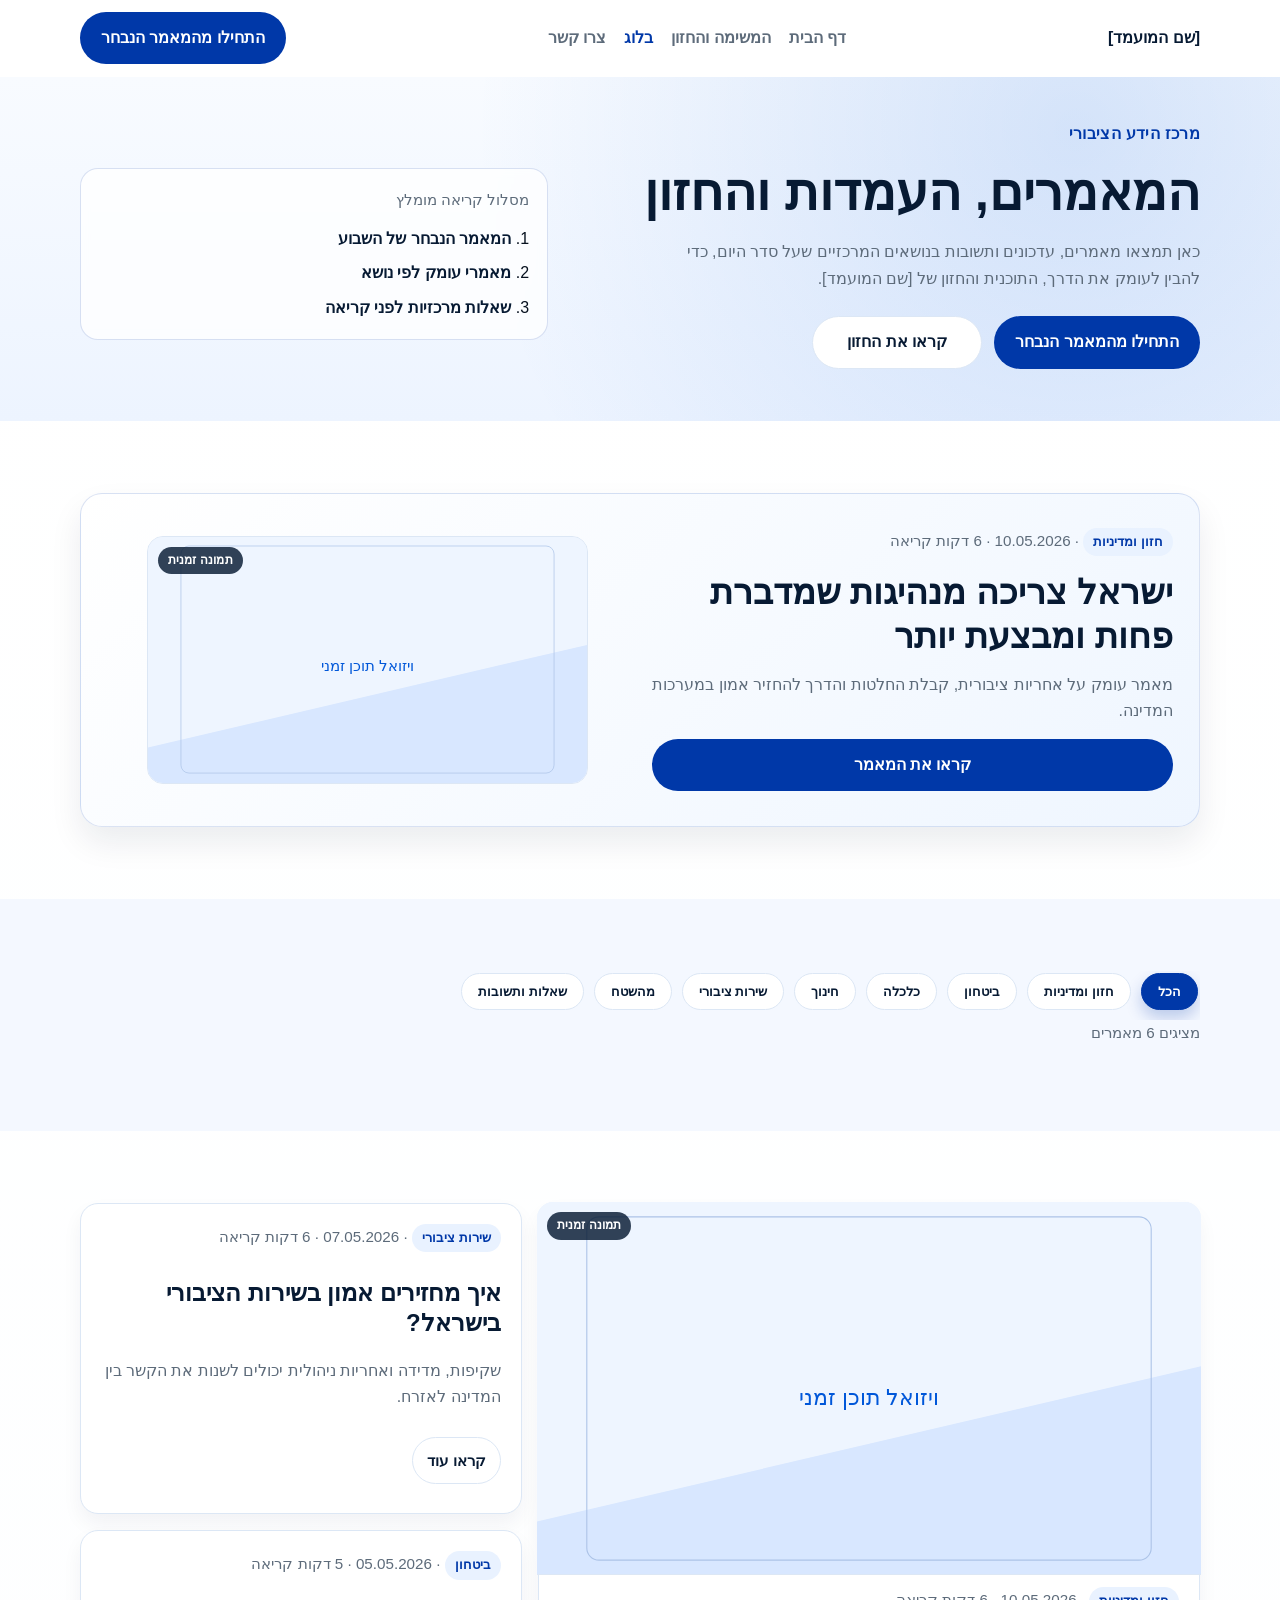
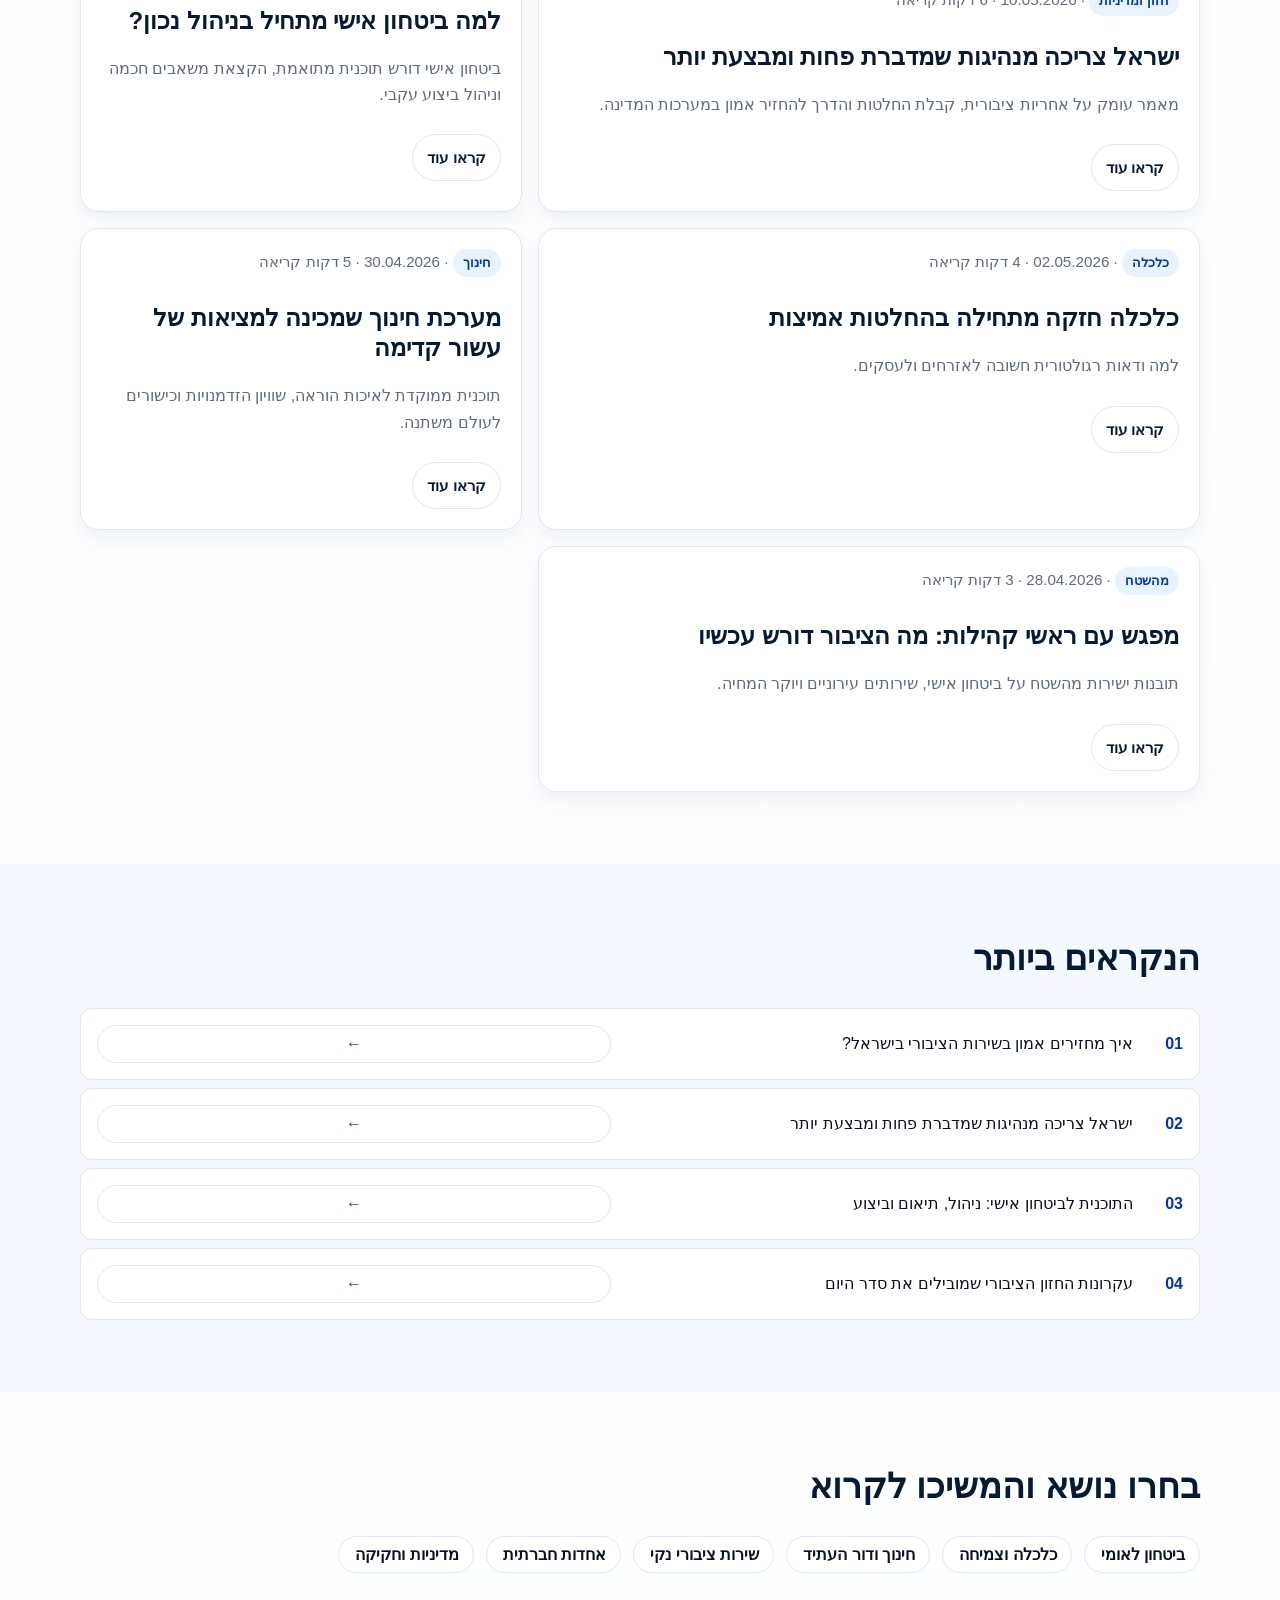
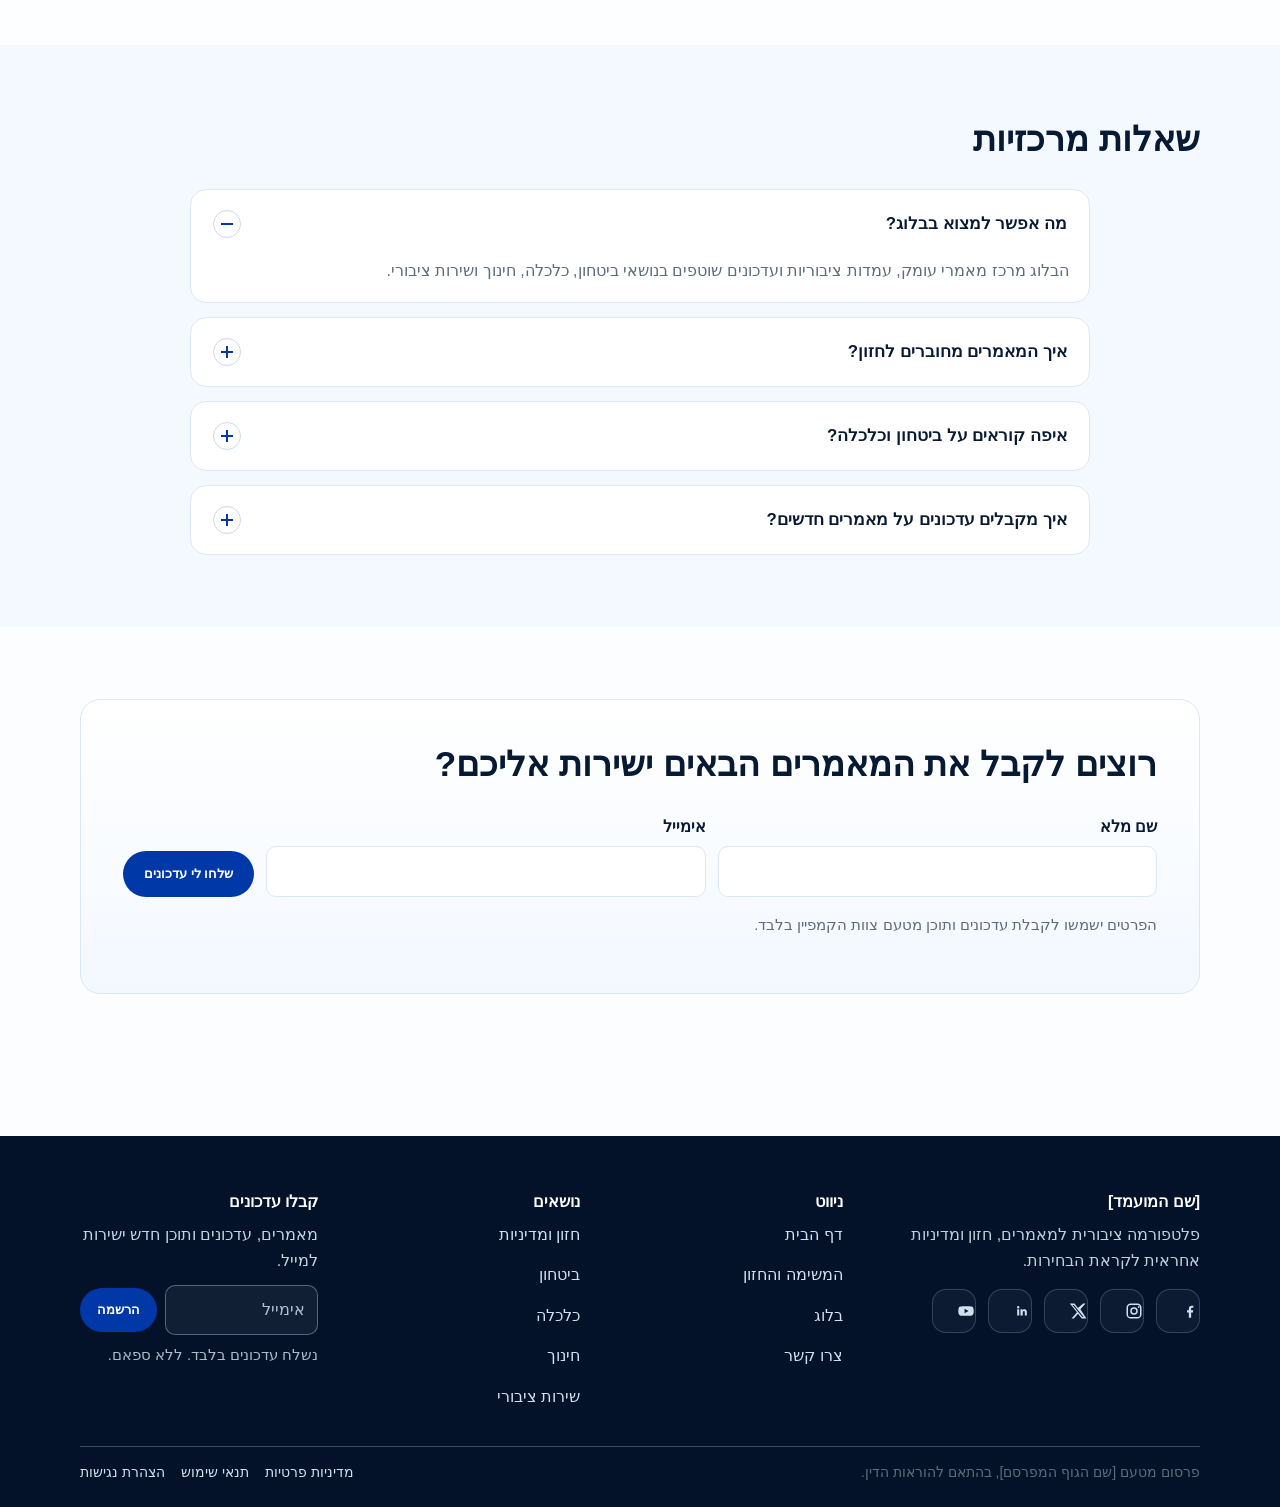
==== blog.html @ ec417089 "Initial candidate website build" ====
<!doctype html>
<html lang="he" dir="rtl">
  <head>
    <meta charset="UTF-8" />
    <meta name="viewport" content="width=device-width, initial-scale=1.0" />
    <title>המאמרים, העמדות והחזון | בלוג [שם המועמד]</title>
    <meta
      name="description"
      content="מרכז הידע הרשמי של [שם המועמד]: מאמרים, עמדות ותוכניות פעולה בנושאי ביטחון, כלכלה, חינוך ושירות ציבורי."
    />
    <link rel="canonical" href="https://candidate.co.il/blog/" />
    <meta property="og:title" content="המאמרים, העמדות והחזון | בלוג [שם המועמד]" />
    <meta
      property="og:description"
      content="עמודי עומק ציבוריים עם ניתוחים, תשובות והצעות מדיניות בנושאים שעל סדר היום."
    />
    <meta property="og:image" content="https://candidate.co.il/assets/images/og-blog.jpg" />
    <meta property="og:type" content="website" />
    <meta property="og:url" content="https://candidate.co.il/blog/" />
    <meta name="twitter:card" content="summary_large_image" />
    <link rel="stylesheet" href="css/styles.css" />
    <script type="application/ld+json">
      {
        "@context": "https://schema.org",
        "@graph": [
          {
            "@type": "Blog",
            "name": "בלוג [שם המועמד]",
            "url": "https://candidate.co.il/blog/"
          },
          {
            "@type": "CollectionPage",
            "name": "המאמרים, העמדות והחזון",
            "url": "https://candidate.co.il/blog/"
          },
          {
            "@type": "BreadcrumbList",
            "itemListElement": [
              {
                "@type": "ListItem",
                "position": 1,
                "name": "דף הבית",
                "item": "https://candidate.co.il/"
              },
              {
                "@type": "ListItem",
                "position": 2,
                "name": "בלוג",
                "item": "https://candidate.co.il/blog/"
              }
            ]
          },
          {
            "@type": "FAQPage",
            "mainEntity": [
              {
                "@type": "Question",
                "name": "מה אפשר למצוא בבלוג?",
                "acceptedAnswer": {
                  "@type": "Answer",
                  "text": "הבלוג מרכז מאמרי עומק, עמדות ציבוריות ועדכונים שוטפים בנושאי ביטחון, כלכלה, חינוך ושירות ציבורי."
                }
              },
              {
                "@type": "Question",
                "name": "איך המאמרים מחוברים לחזון?",
                "acceptedAnswer": {
                  "@type": "Answer",
                  "text": "כל מאמר מתרגם את עקרונות החזון הציבורי לתוכנית מעשית עם צעדים ברורים, אחריות ביצוע ומדדי הצלחה."
                }
              },
              {
                "@type": "Question",
                "name": "איפה קוראים על ביטחון וכלכלה?",
                "acceptedAnswer": {
                  "@type": "Answer",
                  "text": "באמצעות פילטר הקטגוריות בחלק העליון של העמוד, או דרך נושאי ההעמקה שמקצרים את הדרך למאמרים הרלוונטיים."
                }
              },
              {
                "@type": "Question",
                "name": "איך מקבלים עדכונים על מאמרים חדשים?",
                "acceptedAnswer": {
                  "@type": "Answer",
                  "text": "נרשמים בטופס העדכונים בתחתית העמוד ומקבלים ישירות למייל פרסומים חדשים, ניתוחים ועדכוני תוכן מרכזיים."
                }
              }
            ]
          }
        ]
      }
    </script>
  </head>
  <body>
    <header class="site-header">
      <div class="container header-wrap">
        <a class="brand" href="index.html">[שם המועמד]</a>
        <button class="menu-toggle" aria-label="פתח תפריט" aria-expanded="false" aria-controls="site-nav">
          <span class="menu-toggle-icon" aria-hidden="true">
            <span class="menu-line"></span>
            <span class="menu-line"></span>
            <span class="menu-line"></span>
          </span>
        </button>
        <nav class="nav" id="site-nav" aria-label="ניווט ראשי">
          <a href="index.html">דף הבית</a>
          <a href="mission-vision.html">המשימה והחזון</a>
          <a class="active" href="blog.html">בלוג</a>
          <a href="contact.html">צרו קשר</a>
        </nav>
        <a class="btn btn-primary desktop-only" href="#featured">התחילו מהמאמר הנבחר</a>
      </div>
    </header>

    <main>
      <section class="hero blog-hero">
        <div class="container blog-hero-wrap">
          <div class="blog-hero-copy">
            <p class="eyebrow">מרכז הידע הציבורי</p>
            <h1>המאמרים, העמדות והחזון</h1>
            <p>
              כאן תמצאו מאמרים, עדכונים ותשובות בנושאים המרכזיים שעל סדר היום, כדי להבין לעומק את הדרך,
              התוכנית והחזון של [שם המועמד].
            </p>
            <div class="hero-actions">
              <a class="btn btn-primary" href="#featured">התחילו מהמאמר הנבחר</a>
              <a class="btn btn-secondary" href="mission-vision.html">קראו את החזון</a>
            </div>
          </div>
          <aside class="blog-hero-insight" aria-label="ניווט מהיר לתוכן מוביל">
            <p class="meta">מסלול קריאה מומלץ</p>
            <ol>
              <li><a href="#featured">המאמר הנבחר של השבוע</a></li>
              <li><a href="#blog-grid">מאמרי עומק לפי נושא</a></li>
              <li><a href="#faq">שאלות מרכזיות לפני קריאה</a></li>
            </ol>
          </aside>
        </div>
      </section>

      <section id="featured" class="section blog-featured">
        <div class="container">
          <article class="featured-article">
            <div class="featured-article-copy">
              <p class="meta"><span class="category-badge">חזון ומדיניות</span> · 10.05.2026 · 6 דקות קריאה</p>
              <h2>ישראל צריכה מנהיגות שמדברת פחות ומבצעת יותר</h2>
              <p>
                מאמר עומק על אחריות ציבורית, קבלת החלטות והדרך להחזיר אמון
                במערכות המדינה.
              </p>
              <a class="btn btn-primary" href="articles/article-001.html">קראו את המאמר</a>
            </div>
            <figure class="media-frame media-lg temp-media">
              <img src="assets/images/placeholder-editorial.svg" alt="תמונת שער למאמר נבחר" loading="lazy" width="1200" height="800" />
            </figure>
          </article>
        </div>
      </section>

      <section class="section section-soft blog-filters">
        <div class="container">
          <div class="filters" aria-label="סינון קטגוריות">
            <button class="filter-btn active" data-category="הכל" aria-pressed="true">הכל</button>
            <button class="filter-btn" data-category="חזון ומדיניות" aria-pressed="false">חזון ומדיניות</button>
            <button class="filter-btn" data-category="ביטחון" aria-pressed="false">ביטחון</button>
            <button class="filter-btn" data-category="כלכלה" aria-pressed="false">כלכלה</button>
            <button class="filter-btn" data-category="חינוך" aria-pressed="false">חינוך</button>
            <button class="filter-btn" data-category="שירות ציבורי" aria-pressed="false">שירות ציבורי</button>
            <button class="filter-btn" data-category="מהשטח" aria-pressed="false">מהשטח</button>
            <button class="filter-btn" data-category="שאלות ותשובות" aria-pressed="false">שאלות ותשובות</button>
          </div>
          <p class="meta" data-article-count></p>
        </div>
      </section>

      <section class="section">
        <div class="container article-grid" id="blog-grid">
          <article class="article-card article-card-lg blog-card" data-category="חזון ומדיניות">
            <figure class="media-frame media-lg temp-media">
              <img src="assets/images/placeholder-editorial.svg" alt="תמונת מאמר חזון ומדיניות" loading="lazy" width="1200" height="800" />
            </figure>
            <p class="meta"><span class="category-badge">חזון ומדיניות</span> · 10.05.2026 · 6 דקות קריאה</p>
            <h3>ישראל צריכה מנהיגות שמדברת פחות ומבצעת יותר</h3>
            <p>מאמר עומק על אחריות ציבורית, קבלת החלטות והדרך להחזיר אמון במערכות המדינה.</p>
            <a class="btn btn-secondary btn-compact" href="articles/article-001.html">קראו עוד</a>
          </article>

          <article class="article-card article-card-md blog-card" data-category="שירות ציבורי">
            <p class="meta"><span class="category-badge">שירות ציבורי</span> · 07.05.2026 · 6 דקות קריאה</p>
            <h3>איך מחזירים אמון בשירות הציבורי בישראל?</h3>
            <p>שקיפות, מדידה ואחריות ניהולית יכולים לשנות את הקשר בין המדינה לאזרח.</p>
            <a class="btn btn-secondary btn-compact" href="articles/article-002.html">קראו עוד</a>
          </article>

          <article class="article-card article-card-md blog-card" data-category="ביטחון">
            <p class="meta"><span class="category-badge">ביטחון</span> · 05.05.2026 · 5 דקות קריאה</p>
            <h3>למה ביטחון אישי מתחיל בניהול נכון?</h3>
            <p>ביטחון אישי דורש תוכנית מתואמת, הקצאת משאבים חכמה וניהול ביצוע עקבי.</p>
            <a class="btn btn-secondary btn-compact" href="articles/article-003.html">קראו עוד</a>
          </article>

          <article class="article-card blog-card" data-category="כלכלה">
            <p class="meta"><span class="category-badge">כלכלה</span> · 02.05.2026 · 4 דקות קריאה</p>
            <h3>כלכלה חזקה מתחילה בהחלטות אמיצות</h3>
            <p>למה ודאות רגולטורית חשובה לאזרחים ולעסקים.</p>
            <a class="btn btn-secondary btn-compact" href="articles/article-001.html">קראו עוד</a>
          </article>

          <article class="article-card blog-card" data-category="חינוך">
            <p class="meta"><span class="category-badge">חינוך</span> · 30.04.2026 · 5 דקות קריאה</p>
            <h3>מערכת חינוך שמכינה למציאות של עשור קדימה</h3>
            <p>תוכנית ממוקדת לאיכות הוראה, שוויון הזדמנויות וכישורים לעולם משתנה.</p>
            <a class="btn btn-secondary btn-compact" href="articles/article-002.html">קראו עוד</a>
          </article>

          <article class="article-card blog-card" data-category="מהשטח">
            <p class="meta"><span class="category-badge">מהשטח</span> · 28.04.2026 · 3 דקות קריאה</p>
            <h3>מפגש עם ראשי קהילות: מה הציבור דורש עכשיו</h3>
            <p>תובנות ישירות מהשטח על ביטחון אישי, שירותים עירוניים ויוקר המחיה.</p>
            <a class="btn btn-secondary btn-compact" href="articles/article-003.html">קראו עוד</a>
          </article>
        </div>
      </section>

      <section class="section section-soft">
        <div class="container">
          <div class="section-head"><h2>הנקראים ביותר</h2></div>
           <ol class="ranked-list ranked-list-compact">
             <li><a href="articles/article-002.html"><strong>01</strong><span>איך מחזירים אמון בשירות הציבורי בישראל?</span><span class="ranked-cta" aria-hidden="true">←</span></a></li>
             <li><a href="articles/article-001.html"><strong>02</strong><span>ישראל צריכה מנהיגות שמדברת פחות ומבצעת יותר</span><span class="ranked-cta" aria-hidden="true">←</span></a></li>
             <li><a href="articles/article-003.html"><strong>03</strong><span>התוכנית לביטחון אישי: ניהול, תיאום וביצוע</span><span class="ranked-cta" aria-hidden="true">←</span></a></li>
             <li><a href="mission-vision.html"><strong>04</strong><span>עקרונות החזון הציבורי שמובילים את סדר היום</span><span class="ranked-cta" aria-hidden="true">←</span></a></li>
           </ol>
        </div>
      </section>

      <section class="section topic-explore">
        <div class="container">
          <div class="section-head">
            <h2>בחרו נושא והמשיכו לקרוא</h2>
          </div>
          <div class="topic-strip">
            <a class="topic-chip" href="blog.html#category-%D7%91%D7%99%D7%98%D7%97%D7%95%D7%9F"><span>ביטחון לאומי</span></a>
            <a class="topic-chip" href="blog.html#category-%D7%9B%D7%9C%D7%9B%D7%9C%D7%94"><span>כלכלה וצמיחה</span></a>
            <a class="topic-chip" href="blog.html#category-%D7%97%D7%99%D7%A0%D7%95%D7%9A"><span>חינוך ודור העתיד</span></a>
            <a class="topic-chip" href="blog.html#category-%D7%A9%D7%99%D7%A8%D7%95%D7%AA%20%D7%A6%D7%99%D7%91%D7%95%D7%A8%D7%99"><span>שירות ציבורי נקי</span></a>
            <a class="topic-chip" href="blog.html#category-%D7%97%D7%96%D7%95%D7%9F%20%D7%95%D7%9E%D7%93%D7%99%D7%A0%D7%99%D7%95%D7%AA"><span>אחדות חברתית</span></a>
            <a class="topic-chip" href="blog.html#category-%D7%97%D7%96%D7%95%D7%9F%20%D7%95%D7%9E%D7%93%D7%99%D7%A0%D7%99%D7%95%D7%AA"><span>מדיניות וחקיקה</span></a>
          </div>
        </div>
      </section>

      <section id="faq" class="section section-soft">
        <div class="container">
          <div class="section-head"><h2>שאלות מרכזיות</h2></div>
          <div class="faq-accordion" data-accordion="single">
            <div class="faq-item is-open">
              <h3>
                <button class="faq-trigger" id="faq-trigger-1" aria-expanded="true" aria-controls="faq-panel-1">
                  <span>מה אפשר למצוא בבלוג?</span>
                  <span class="faq-icon" aria-hidden="true"></span>
                </button>
              </h3>
              <div class="faq-answer" id="faq-panel-1" role="region" aria-labelledby="faq-trigger-1">
                <p>הבלוג מרכז מאמרי עומק, עמדות ציבוריות ועדכונים שוטפים בנושאי ביטחון, כלכלה, חינוך ושירות ציבורי.</p>
              </div>
            </div>
            <div class="faq-item">
              <h3>
                <button class="faq-trigger" id="faq-trigger-2" aria-expanded="false" aria-controls="faq-panel-2">
                  <span>איך המאמרים מחוברים לחזון?</span>
                  <span class="faq-icon" aria-hidden="true"></span>
                </button>
              </h3>
              <div class="faq-answer" id="faq-panel-2" role="region" aria-labelledby="faq-trigger-2">
                <p>כל מאמר מתרגם את עקרונות החזון הציבורי לתוכנית מעשית עם צעדים ברורים, אחריות ביצוע ומדדי הצלחה.</p>
              </div>
            </div>
            <div class="faq-item">
              <h3>
                <button class="faq-trigger" id="faq-trigger-3" aria-expanded="false" aria-controls="faq-panel-3">
                  <span>איפה קוראים על ביטחון וכלכלה?</span>
                  <span class="faq-icon" aria-hidden="true"></span>
                </button>
              </h3>
              <div class="faq-answer" id="faq-panel-3" role="region" aria-labelledby="faq-trigger-3">
                <p>באמצעות פילטר הקטגוריות בחלק העליון של העמוד, או דרך נושאי ההעמקה שמקצרים את הדרך למאמרים הרלוונטיים.</p>
              </div>
            </div>
            <div class="faq-item">
              <h3>
                <button class="faq-trigger" id="faq-trigger-4" aria-expanded="false" aria-controls="faq-panel-4">
                  <span>איך מקבלים עדכונים על מאמרים חדשים?</span>
                  <span class="faq-icon" aria-hidden="true"></span>
                </button>
              </h3>
              <div class="faq-answer" id="faq-panel-4" role="region" aria-labelledby="faq-trigger-4">
                <p>נרשמים בטופס העדכונים בתחתית העמוד ומקבלים ישירות למייל פרסומים חדשים, ניתוחים ועדכוני תוכן מרכזיים.</p>
              </div>
            </div>
          </div>
        </div>
      </section>

      <section class="section">
        <div class="container cta-band newsletter-band blog-newsletter">
          <h2>רוצים לקבל את המאמרים הבאים ישירות אליכם?</h2>
          <form>
            <div class="form-grid">
              <div>
                <label for="blog-name">שם מלא</label>
                <input id="blog-name" required />
              </div>
              <div>
                <label for="blog-email">אימייל</label>
                <input id="blog-email" type="email" required />
              </div>
            </div>
            <button class="btn btn-primary" type="submit">שלחו לי עדכונים</button>
            <p class="microcopy">הפרטים ישמשו לקבלת עדכונים ותוכן מטעם צוות הקמפיין בלבד.</p>
          </form>
        </div>
      </section>
    </main>

    <footer class="site-footer">
      <div class="container">
        <div class="footer-grid">
          <div class="footer-brand footer-column">
            <h3 class="footer-title">[שם המועמד]</h3>
            <p class="footer-description">פלטפורמה ציבורית למאמרים, חזון ומדיניות אחראית לקראת הבחירות.</p>
            <div class="footer-socials" aria-label="רשתות חברתיות">
              <a class="footer-social-link" href="#" aria-label="Facebook"><svg class="footer-social-icon" aria-hidden="true" viewBox="0 0 24 24" width="18" height="18"><path fill="currentColor" d="M13.5 21v-7.1h2.4l.36-2.9H13.5V9.16c0-.84.23-1.41 1.44-1.41h1.54V5.16c-.75-.08-1.5-.12-2.25-.12-2.23 0-3.76 1.36-3.76 3.87V11H8v2.9h2.47V21z"></path></svg></a>
              <a class="footer-social-link" href="#" aria-label="Instagram"><svg class="footer-social-icon" aria-hidden="true" viewBox="0 0 24 24" width="18" height="18"><path fill="currentColor" d="M7.5 2h9A5.5 5.5 0 0 1 22 7.5v9a5.5 5.5 0 0 1-5.5 5.5h-9A5.5 5.5 0 0 1 2 16.5v-9A5.5 5.5 0 0 1 7.5 2m0 2A3.5 3.5 0 0 0 4 7.5v9A3.5 3.5 0 0 0 7.5 20h9a3.5 3.5 0 0 0 3.5-3.5v-9A3.5 3.5 0 0 0 16.5 4zm10.75 1.5a1.25 1.25 0 1 1-1.25 1.25 1.25 1.25 0 0 1 1.25-1.25M12 7a5 5 0 1 1-5 5 5 5 0 0 1 5-5m0 2a3 3 0 1 0 3 3 3 3 0 0 0-3-3"></path></svg></a>
              <a class="footer-social-link" href="#" aria-label="X"><svg class="footer-social-icon" aria-hidden="true" viewBox="0 0 24 24" width="18" height="18"><path fill="currentColor" d="M18.9 2H22l-6.8 7.77L23.2 22h-6.26l-4.9-6.36L6.5 22H3.4l7.27-8.3L1 2h6.42l4.43 5.86zm-1.1 18h1.73L6.47 3.9H4.6z"></path></svg></a>
              <a class="footer-social-link" href="#" aria-label="LinkedIn"><svg class="footer-social-icon" aria-hidden="true" viewBox="0 0 24 24" width="18" height="18"><path fill="currentColor" d="M6.94 8.5a1.56 1.56 0 1 0 0-3.12 1.56 1.56 0 0 0 0 3.12M5.6 9.8h2.7V18H5.6zM10 9.8h2.58v1.12h.04c.36-.68 1.25-1.4 2.58-1.4 2.76 0 3.27 1.82 3.27 4.18V18h-2.7v-3.81c0-.91-.02-2.08-1.27-2.08s-1.46.99-1.46 2.01V18H10z"></path></svg></a>
              <a class="footer-social-link" href="#" aria-label="YouTube"><svg class="footer-social-icon" aria-hidden="true" viewBox="0 0 24 24" width="18" height="18"><path fill="currentColor" d="M21.8 8.2a2.9 2.9 0 0 0-2.04-2.05C17.95 5.6 12 5.6 12 5.6s-5.95 0-7.76.55A2.9 2.9 0 0 0 2.2 8.2 30.4 30.4 0 0 0 1.7 12c0 1.3.16 2.56.5 3.8a2.9 2.9 0 0 0 2.04 2.05c1.81.55 7.76.55 7.76.55s5.95 0 7.76-.55a2.9 2.9 0 0 0 2.04-2.05c.34-1.24.5-2.5.5-3.8s-.16-2.56-.5-3.8M10.1 15.1V8.9L15.5 12z"></path></svg></a>
            </div>
          </div>
          <div class="footer-column">
            <h3 class="footer-title">ניווט</h3>
            <div class="footer-links">
              <a href="index.html">דף הבית</a>
              <a href="mission-vision.html">המשימה והחזון</a>
              <a href="blog.html">בלוג</a>
              <a href="contact.html">צרו קשר</a>
            </div>
          </div>
          <div class="footer-column">
            <h3 class="footer-title">נושאים</h3>
            <div class="footer-links">
              <a href="blog.html#categories">חזון ומדיניות</a>
              <a href="blog.html#categories">ביטחון</a>
              <a href="blog.html#categories">כלכלה</a>
              <a href="blog.html#categories">חינוך</a>
              <a href="blog.html#categories">שירות ציבורי</a>
            </div>
          </div>
          <div class="footer-column footer-newsletter">
            <h3 class="footer-title">קבלו עדכונים</h3>
            <p>מאמרים, עדכונים ותוכן חדש ישירות למייל.</p>
            <form class="footer-newsletter-form" action="#">
              <label class="sr-only" for="footer-email-blog">אימייל</label>
              <input id="footer-email-blog" type="email" placeholder="אימייל" required />
              <button class="btn btn-primary" type="submit">הרשמה</button>
            </form>
            <p class="microcopy">נשלח עדכונים בלבד. ללא ספאם.</p>
          </div>
        </div>
        <div class="footer-bottom">
          <p class="legal">פרסום מטעם [שם הגוף המפרסם], בהתאם להוראות הדין.</p>
          <div class="footer-legal-links">
            <a href="privacy-policy.html">מדיניות פרטיות</a>
            <a href="terms.html">תנאי שימוש</a>
            <a href="accessibility.html">הצהרת נגישות</a>
          </div>
        </div>
      </div>
    </footer>
    <script src="js/main.js"></script>
    <script src="js/articles-data.js"></script>
    <script src="js/blog.js"></script>
  </body>
</html>
---- css/styles.css ----
:root {
  --bg: #ffffff;
  --bg-soft: #f4f8ff;
  --bg-ice: #eaf2ff;
  --blue-deep: #0038a8;
  --blue-royal: #0057d9;
  --blue-ink: #071a33;
  --text: #07111f;
  --muted: #5d6b7a;
  --border: #dce7f5;
  --gold: #c8a24a;
  --radius: 16px;
  --radius-lg: 24px;
  --shadow-soft: 0 10px 30px rgba(7, 26, 51, 0.06);
}

* {
  box-sizing: border-box;
}
*::before,
*::after {
  box-sizing: border-box;
}
html {
  scroll-behavior: smooth;
}
body {
  margin: 0;
  font-family: "Assistant", "Heebo", sans-serif;
  color: var(--text);
  background: linear-gradient(180deg, #fff 0%, #fbfdff 100%);
  line-height: 1.65;
}

a {
  color: inherit;
  text-decoration: none;
}
img {
  max-width: 100%;
  display: block;
}

main {
  overflow: clip;
}

.container {
  width: min(1120px, 92%);
  margin: 0 auto;
}
.section {
  padding: 72px 0;
}
.section-soft {
  background: var(--bg-soft);
}
.section-head {
  max-width: 760px;
  margin-bottom: 28px;
}
.eyebrow {
  color: var(--blue-deep);
  font-weight: 700;
  letter-spacing: 0.02em;
}
h1,
h2,
h3 {
  font-family: "Heebo", "Assistant", sans-serif;
  line-height: 1.25;
  margin: 0 0 14px;
  color: var(--blue-ink);
}
h1 {
  font-size: clamp(2rem, 4.8vw, 3.2rem);
}
h2 {
  font-size: clamp(1.6rem, 3.2vw, 2.2rem);
}
h3 {
  font-size: clamp(1.2rem, 2.4vw, 1.5rem);
}
p {
  margin: 0 0 14px;
  color: var(--muted);
}

.text-link {
  color: var(--blue-deep);
  font-weight: 700;
  text-decoration: underline;
  text-underline-offset: 4px;
}

.btn {
  display: inline-flex;
  align-items: center;
  justify-content: center;
  padding: 12px 20px;
  border-radius: 999px;
  border: 1px solid transparent;
  font-weight: 700;
  transition: 0.25s ease;
  min-height: 46px;
}

.btn:hover {
  transform: translateY(-1px);
  box-shadow: 0 10px 22px rgba(7, 26, 51, 0.14);
}

.btn:active {
  transform: translateY(0);
  box-shadow: 0 6px 14px rgba(7, 26, 51, 0.12);
}

.btn-primary {
  background: var(--blue-deep);
  color: #fff;
}
.btn-primary:hover {
  background: var(--blue-royal);
}
.btn-secondary {
  border-color: var(--border);
  background: #fff;
  color: var(--blue-ink);
}

.btn-secondary:hover {
  border-color: var(--blue-deep);
  color: var(--blue-deep);
  background: #f4f8ff;
}

.site-header {
  position: sticky;
  top: 0;
  z-index: 40;
  background: rgba(255, 255, 255, 0.95);
  backdrop-filter: blur(8px);
  border-bottom: 1px solid transparent;
}
.site-header.scrolled {
  border-color: var(--border);
}
.header-wrap {
  min-height: 76px;
  display: flex;
  align-items: center;
  justify-content: space-between;
  gap: 18px;
}
.brand {
  font-weight: 800;
  color: var(--blue-ink);
  white-space: nowrap;
}
.nav {
  display: flex;
  align-items: center;
  gap: 18px;
}
.nav a {
  color: var(--muted);
  font-weight: 600;
}
.nav a.active,
.nav a:hover {
  color: var(--blue-deep);
}
.menu-toggle {
  display: none;
  position: relative;
  align-items: center;
  justify-content: center;
  border: 1px solid var(--border);
  background: #f9fbff;
  border-radius: 15px;
  width: 46px;
  height: 46px;
  min-width: 46px;
  padding: 0;
  color: var(--blue-ink);
}

.menu-toggle-icon {
  position: relative;
  width: 20px;
  height: 14px;
  display: block;
}

.menu-line {
  position: absolute;
  left: 0;
  top: 50%;
  display: block;
  width: 20px;
  height: 2px;
  border-radius: 999px;
  background: currentColor;
  transform-origin: center;
  transition:
    transform 0.24s ease,
    opacity 0.2s ease;
}

.menu-line:nth-child(1) {
  transform: translateY(-6px);
}

.menu-line:nth-child(2) {
  transform: translateY(0);
}

.menu-line:nth-child(3) {
  transform: translateY(6px);
}

.menu-toggle.is-open .menu-line:nth-child(1) {
  transform: translateY(0) rotate(45deg);
}

.menu-toggle.is-open .menu-line:nth-child(2) {
  opacity: 0;
}

.menu-toggle.is-open .menu-line:nth-child(3) {
  transform: translateY(0) rotate(-45deg);
}

.hero {
  padding: 54px 0 40px;
  background: linear-gradient(165deg, #fff 0%, #f1f7ff 55%, #e9f1ff 100%);
}

.contact-hero {
  padding: 44px 0 30px;
  background: linear-gradient(180deg, #f4f9ff 0%, #ffffff 100%);
  border-bottom: 1px solid rgba(0, 56, 168, 0.08);
}

.contact-hero .container {
  max-width: 940px;
}

.contact-hero h1 {
  margin-bottom: 14px;
}

.contact-hero p {
  max-width: 62ch;
}

.contact-layout {
  display: grid;
  grid-template-columns: minmax(0, 1.25fr) minmax(0, 0.95fr);
  gap: 24px;
  align-items: start;
}

.contact-panel {
  border: 1px solid var(--border);
  border-radius: 18px;
  background: #fff;
  padding: 24px;
}

.contact-info {
  display: grid;
  gap: 14px;
}

.contact-info p {
  margin-bottom: 10px;
}

.contact-form .meta {
  margin-bottom: 16px;
}

.contact-form textarea {
  min-height: 128px;
}

.social-links-row {
  display: flex;
  flex-wrap: wrap;
  gap: 10px;
}

.social-link {
  width: 44px;
  height: 44px;
  border-radius: 12px;
  border: 1px solid rgba(0, 56, 168, 0.24);
  background: #fff;
  color: var(--blue-deep);
  display: inline-flex;
  align-items: center;
  justify-content: center;
  transition:
    transform 0.2s ease,
    background-color 0.2s ease,
    border-color 0.2s ease,
    color 0.2s ease,
    box-shadow 0.2s ease;
}

.social-link svg {
  width: 18px;
  height: 18px;
  fill: currentColor;
}

.social-link:hover,
.social-link:focus-visible {
  background: var(--blue-deep);
  border-color: var(--blue-deep);
  color: #fff;
  transform: translateY(-2px);
  box-shadow: 0 8px 16px rgba(0, 56, 168, 0.18);
}

.movement-card p {
  margin-bottom: 16px;
}

.privacy-note {
  margin-top: 10px;
}

.hero-home {
  position: relative;
  min-height: clamp(520px, 72vh, 700px);
  padding: 92px 0 72px;
  background-color: #050f22;
  background-image:
    radial-gradient(
      circle at 16% 24%,
      rgba(18, 91, 224, 0.18),
      transparent 50%
    ),
    linear-gradient(
      270deg,
      rgba(3, 13, 35, 0.72) 0%,
      rgba(3, 13, 35, 0.48) 44%,
      rgba(3, 13, 35, 0.24) 100%
    ),
    linear-gradient(
      180deg,
      rgba(0, 56, 168, 0.14) 0%,
      rgba(3, 13, 35, 0.28) 100%
    ),
    url("../assets/images/hero-bg.jpg");
  background-size: cover;
  background-position: 18% top left;
  overflow: hidden;
}

@media (max-width: 1439px) {
  .hero-home {
    background-position: 20% top left;
  }
}

@media (max-width: 1023px) {
  .hero-home {
    background-position: 26% center;
  }
}

.hero-home::before {
  content: "";
  position: absolute;
  inset: 0;
  background-image:
    linear-gradient(90deg, rgba(255, 255, 255, 0.08) 1px, transparent 1px),
    linear-gradient(rgba(255, 255, 255, 0.08) 1px, transparent 1px);
  background-size: 120px 120px;
  opacity: 0.12;
  pointer-events: none;
}

.hero-home .container,
.hero-home .hero-copy {
  position: relative;
  z-index: 1;
}

.hero-home .hero-grid {
  grid-template-columns: 1fr;
  min-height: 100%;
}

.hero-home .hero-copy {
  max-width: 680px;
}

.hero-home .eyebrow,
.hero-home h1,
.hero-home p {
  color: #eef4ff;
}

.hero-home h1 {
  font-size: clamp(2.15rem, 5.2vw, 3.8rem);
  margin-bottom: 18px;
}

.hero-home .hero-copy > p {
  color: rgba(236, 244, 255, 0.88);
}

.hero-home .btn-secondary {
  border-color: rgba(234, 242, 255, 0.4);
  background: rgba(255, 255, 255, 0.06);
  color: #eef4ff;
}

.hero-home .btn-secondary:hover {
  background: rgba(255, 255, 255, 0.14);
}

.hero-home .latest-strip {
  background: rgba(5, 17, 41, 0.86);
  border-color: rgba(200, 162, 74, 0.44);
  color: #f3f8ff;
}
.hero-grid {
  display: grid;
  grid-template-columns: 1.1fr 0.9fr;
  gap: 26px;
  align-items: stretch;
}
.hero-copy p {
  max-width: 60ch;
}
.hero-actions {
  display: flex;
  gap: 12px;
  flex-wrap: wrap;
  margin: 24px 0 18px;
}
.hero-actions .btn {
  min-width: 170px;
}
.latest-strip {
  border: 1px solid var(--border);
  border-right: 4px solid var(--gold);
  border-radius: 12px;
  background: #fff;
  padding: 14px 16px;
  font-weight: 600;
  display: block;
}
.hero-visual {
  border-radius: var(--radius-lg);
  border: 1px solid var(--border);
  background: linear-gradient(145deg, #fff 15%, #e9f2ff 100%);
  min-height: 360px;
  position: relative;
  overflow: hidden;
}
.hero-visual::before,
.hero-visual::after {
  content: "";
  position: absolute;
  border: 1px solid rgba(0, 56, 168, 0.14);
  border-radius: 999px;
}
.hero-visual::before {
  width: 320px;
  height: 320px;
  top: -160px;
  left: -100px;
}
.hero-visual::after {
  width: 220px;
  height: 220px;
  bottom: -90px;
  right: -50px;
}
.visual-placeholder {
  position: absolute;
  inset: 22px;
  border-radius: 18px;
  border: 1px dashed rgba(0, 56, 168, 0.25);
  display: flex;
  align-items: center;
  justify-content: center;
  color: var(--blue-deep);
  font-weight: 700;
}

.media-frame {
  border: 1px solid var(--border);
  border-radius: var(--radius);
  overflow: hidden;
  background: #f1f6ff;
}

.media-frame img {
  width: 100%;
  height: 100%;
  object-fit: cover;
}

.media-lg {
  aspect-ratio: 16 / 9;
}
.media-md {
  aspect-ratio: 4 / 3;
}

.temp-media {
  position: relative;
}

.temp-media::after {
  content: "תמונה זמנית";
  position: absolute;
  top: 10px;
  left: 10px;
  background: rgba(7, 26, 51, 0.82);
  color: #fff;
  border-radius: 999px;
  padding: 4px 10px;
  font-size: 0.75rem;
  font-weight: 700;
  letter-spacing: 0.01em;
}

.featured-module {
  display: grid;
  grid-template-columns: 1.15fr 0.85fr;
  gap: 18px;
  align-items: stretch;
}

.featured-editorial {
  display: grid;
  grid-template-columns: 1.1fr 1fr;
  gap: 22px;
  align-items: stretch;
  border: 1px solid var(--border);
  border-radius: 22px;
  padding: 22px;
  background: linear-gradient(150deg, #ffffff 0%, #edf4ff 100%);
}

.featured-editorial-copy {
  display: flex;
  flex-direction: column;
  justify-content: center;
}

.featured-editorial-media {
  box-shadow: 0 18px 30px rgba(4, 22, 56, 0.14);
}

.reading-path {
  display: grid;
  gap: 14px;
}

.path-step {
  display: grid;
  grid-template-columns: auto 1fr;
  gap: 14px;
  align-items: start;
  border-bottom: 1px solid var(--border);
  padding: 0 0 16px;
}

.path-step:last-child {
  border-bottom: 0;
  padding-bottom: 0;
}

.path-num {
  min-width: 52px;
  font-size: 1.35rem;
  font-weight: 800;
  color: var(--blue-deep);
}

.path-step h3 {
  margin-bottom: 6px;
}

.article-card {
  display: flex;
  flex-direction: column;
  gap: 12px;
  transition:
    transform 0.24s ease,
    border-color 0.24s ease,
    box-shadow 0.24s ease;
}

.article-card:hover {
  transform: translateY(-3px);
  border-color: rgba(0, 56, 168, 0.34);
  box-shadow: 0 14px 28px rgba(7, 26, 51, 0.12);
}

.article-card .media-frame {
  margin: -22px -22px 0;
  border-radius: 16px 16px 0 0;
  border-left: 0;
  border-right: 0;
  border-top: 0;
}

.ranked-list {
  margin: 0;
  padding: 0;
  list-style: none;
  display: grid;
  gap: 8px;
}

.ranked-list a {
  display: flex;
  align-items: center;
  justify-content: space-between;
  gap: 10px;
  padding: 14px;
  border: 1px solid var(--border);
  border-radius: 12px;
  background: #fff;
  transition:
    border-color 0.2s ease,
    transform 0.2s ease,
    box-shadow 0.2s ease;
}

.ranked-list a:hover {
  transform: translateY(-2px);
  border-color: rgba(0, 56, 168, 0.3);
  box-shadow: 0 10px 20px rgba(7, 26, 51, 0.09);
}

.ranked-list strong {
  color: var(--blue-deep);
}

.card {
  border: 1px solid var(--border);
  background: #fff;
  border-radius: var(--radius);
  padding: 22px;
  box-shadow: var(--shadow-soft);
}
.card:hover {
  transform: translateY(-2px);
  transition: transform 0.25s ease;
}
.meta {
  color: var(--muted);
  font-size: 0.95rem;
}

.topic-grid {
  display: grid;
  grid-template-columns: repeat(3, 1fr);
  gap: 14px;
}
.topic-strip {
  display: flex;
  flex-wrap: wrap;
  gap: 10px;
}
.topic-chip {
  display: inline-flex;
  align-items: center;
  gap: 11px;
  border: 1px solid var(--border);
  border-radius: 999px;
  padding: 8px 14px 8px 16px;
  background: #fff;
  font-weight: 700;
  line-height: 1.2;
  transition:
    border-color 0.2s ease,
    color 0.2s ease,
    transform 0.2s ease,
    box-shadow 0.2s ease;
}

.topic-chip-icon {
  width: 34px;
  height: 34px;
  border-radius: 999px;
  background: #eaf2ff;
  color: var(--blue-deep);
  display: inline-flex;
  align-items: center;
  justify-content: center;
  flex-shrink: 0;
  transition:
    background-color 0.2s ease,
    color 0.2s ease;
}

.topic-chip svg {
  width: 18px;
  height: 18px;
  fill: none;
  stroke: currentColor;
  stroke-width: 1.9;
  stroke-linecap: round;
  stroke-linejoin: round;
}

.topic-chip:hover {
  border-color: var(--blue-deep);
  color: var(--blue-deep);
  transform: translateY(-1px);
  box-shadow: 0 8px 18px rgba(0, 56, 168, 0.1);
}

.topic-chip:hover .topic-chip-icon {
  background: var(--blue-deep);
  color: #fff;
}

.editorial-grid {
  display: grid;
  grid-template-columns: 1.2fr 1fr;
  gap: 18px;
}
.small-grid {
  display: grid;
  grid-template-columns: 1fr 1fr;
  gap: 14px;
}

.editorial-grid-home {
  grid-template-columns: 1.15fr 1fr;
}

.article-spotlight {
  border: 1px solid var(--border);
  border-radius: var(--radius-lg);
  background: #fff;
  padding: 22px;
  box-shadow: var(--shadow-soft);
}

.mini-articles {
  display: grid;
  gap: 10px;
}

.article-slim {
  display: grid;
  grid-template-columns: 140px 1fr;
  gap: 12px;
  border: 1px solid var(--border);
  border-radius: 14px;
  padding: 10px;
  background: #fff;
}

.article-slim .media-frame {
  margin: 0;
}

.article-slim h3 {
  font-size: 1.08rem;
  margin-bottom: 4px;
}

.manifesto-split {
  display: grid;
  grid-template-columns: 0.95fr 1.05fr;
  gap: 28px;
  align-items: center;
  border: 1px solid var(--border);
  border-radius: 24px;
  padding: 30px;
  background: linear-gradient(130deg, #eff5ff 0%, #ffffff 70%);
}

.manifesto-quote {
  font-size: clamp(1.25rem, 2.3vw, 1.8rem);
  line-height: 1.5;
  color: var(--blue-ink);
  font-weight: 700;
  border-right: 4px solid var(--blue-deep);
  padding-right: 16px;
}

.mission-hero {
  position: relative;
  padding: 86px 0 70px;
  background:
    radial-gradient(circle at 82% 20%, rgba(0, 87, 217, 0.12), transparent 52%),
    linear-gradient(180deg, #f7fbff 0%, #edf5ff 100%);
}

.mission-hero-grid {
  display: grid;
  grid-template-columns: 1.1fr 0.9fr;
  gap: 24px;
  align-items: stretch;
}

.mission-hero-copy p {
  max-width: 60ch;
}

.vision-panel {
  margin: 0;
  border: 1px solid rgba(0, 56, 168, 0.16);
  border-radius: 22px;
  padding: 30px;
  background:
    linear-gradient(
      140deg,
      rgba(255, 255, 255, 0.96),
      rgba(235, 244, 255, 0.9)
    ),
    radial-gradient(circle at 18% 14%, rgba(0, 87, 217, 0.08), transparent 50%);
  position: relative;
  overflow: hidden;
}

.vision-panel::before,
.vision-panel::after {
  content: "";
  position: absolute;
  border: 1px solid rgba(0, 56, 168, 0.14);
  border-radius: 999px;
}

.vision-panel::before {
  width: 190px;
  height: 190px;
  top: -95px;
  left: -70px;
}

.vision-panel::after {
  width: 140px;
  height: 140px;
  bottom: -65px;
  right: -45px;
}

.vision-panel p {
  margin: 0;
  font-size: clamp(1.28rem, 2.2vw, 1.72rem);
  line-height: 1.58;
  color: var(--blue-ink);
  font-weight: 700;
  position: relative;
}

.manifesto-block {
  border-right: 4px solid var(--gold);
  padding: 12px 22px 12px 0;
  max-width: 860px;
}

.manifesto-block h2 {
  margin-bottom: 10px;
}

.manifesto-block p {
  margin: 0;
  font-size: clamp(1.16rem, 2vw, 1.42rem);
  line-height: 1.65;
  color: var(--blue-ink);
}

.why-now {
  display: grid;
  grid-template-columns: 1fr 1fr;
  gap: 18px;
  align-items: start;
}

.need-points {
  display: grid;
  gap: 10px;
}

.need-points article {
  border: 1px solid rgba(0, 56, 168, 0.12);
  border-radius: 16px;
  background: #fff;
  padding: 14px 16px;
}

.need-points h3 {
  margin-bottom: 6px;
  font-size: 1.05rem;
}

.need-points p {
  margin: 0;
}

.why-now-actions {
  margin-top: 16px;
}

.values-grid {
  display: grid;
  grid-template-columns: repeat(5, minmax(0, 1fr));
  gap: 12px;
}

.value-card {
  border: 1px solid var(--border);
  border-radius: 18px;
  padding: 14px;
  background: #fff;
}

.value-icon {
  width: 34px;
  height: 34px;
  border-radius: 10px;
  background: #eaf2ff;
  color: var(--blue-deep);
  display: inline-flex;
  align-items: center;
  justify-content: center;
  margin-bottom: 10px;
}

.value-icon svg {
  width: 18px;
  height: 18px;
  fill: none;
  stroke: currentColor;
  stroke-width: 1.9;
  stroke-linecap: round;
  stroke-linejoin: round;
}

.value-card h3 {
  font-size: 1.04rem;
  margin-bottom: 6px;
}

.value-card p {
  margin: 0;
  font-size: 0.95rem;
}

.pillars-grid {
  display: grid;
  grid-template-columns: 1.15fr 1fr 1fr;
  gap: 12px;
}

.pillar-card {
  border: 1px solid var(--border);
  border-radius: 20px;
  background: #fff;
  padding: 18px;
  transition:
    transform 0.24s ease,
    border-color 0.24s ease,
    box-shadow 0.24s ease;
}

.pillar-main {
  grid-row: span 2;
  padding: 24px;
}

.pillar-image {
  margin: 10px 0 14px;
  border: 1px solid var(--border);
  border-radius: 14px;
  overflow: hidden;
  aspect-ratio: 16 / 9;
  background: #eef4ff;
}

.pillar-image img {
  width: 100%;
  height: 100%;
  object-fit: cover;
}

.pillar-card:hover,
.pillar-card:focus-within {
  transform: translateY(-3px);
  border-color: rgba(0, 56, 168, 0.35);
  box-shadow: 0 12px 26px rgba(7, 26, 51, 0.09);
}

.pillar-label {
  margin: 0 0 8px;
  font-weight: 800;
  color: var(--blue-royal);
  letter-spacing: 0.04em;
}

.pillar-card h3 {
  margin-bottom: 8px;
}

.pillar-card p {
  margin-bottom: 10px;
}

.btn-compact {
  min-height: 40px;
  padding: 10px 14px;
  border-radius: 999px;
  font-size: 0.95rem;
}

.principles-stack {
  list-style: none;
  margin: 0 0 18px;
  padding: 0;
  border-right: 2px solid rgba(0, 56, 168, 0.16);
}

.principles-stack li {
  position: relative;
  padding: 0 20px 18px 0;
}

.principles-stack li::before {
  content: "";
  position: absolute;
  right: -7px;
  top: 8px;
  width: 10px;
  height: 10px;
  border-radius: 999px;
  background: var(--blue-deep);
}

.principles-stack h3 {
  font-size: 1.05rem;
  margin-bottom: 6px;
}

.principles-stack p {
  margin: 0;
}

.quote-band {
  background:
    linear-gradient(120deg, #022a7e 0%, #0038a8 60%, #0b4fc0 100%),
    repeating-linear-gradient(
      -45deg,
      rgba(255, 255, 255, 0.06),
      rgba(255, 255, 255, 0.06) 1px,
      transparent 1px,
      transparent 18px
    );
  color: #f3f8ff;
  padding: 36px 0;
}

.quote-band p {
  margin: 0;
  color: #f3f8ff;
  font-size: clamp(1.2rem, 2.1vw, 1.62rem);
  max-width: 920px;
}

.mission-cta {
  border: 1px solid var(--border);
  border-radius: 22px;
  background: linear-gradient(130deg, #ffffff, #f4f9ff);
  padding: 28px;
}

.mission-cta h2 {
  margin-bottom: 8px;
}

.mission-cta p {
  max-width: 70ch;
}

.blog-hero {
  padding: 44px 0 34px;
  background:
    radial-gradient(circle at 84% 16%, rgba(0, 87, 217, 0.14), transparent 54%),
    linear-gradient(180deg, #f8fbff 0%, #edf4ff 100%);
}

.blog-hero-wrap {
  display: grid;
  grid-template-columns: 1.15fr 0.85fr;
  gap: 18px;
  align-items: center;
}

.blog-hero-copy p {
  max-width: 62ch;
}

.blog-hero-insight {
  border: 1px solid rgba(0, 56, 168, 0.15);
  border-radius: 18px;
  padding: 18px;
  background: rgba(255, 255, 255, 0.76);
  backdrop-filter: blur(4px);
}

.blog-hero-insight ol {
  margin: 10px 0 0;
  padding-inline: 18px;
  display: grid;
  gap: 8px;
}

.blog-hero-insight a {
  color: var(--blue-ink);
  font-weight: 600;
}

.blog-hero-insight a:hover {
  color: var(--blue-deep);
}

.blog-featured .container {
  max-width: 1120px;
}

.featured-article {
  display: grid;
  grid-template-columns: 1fr 1fr;
  gap: 24px;
  align-items: stretch;
  border: 1px solid rgba(0, 56, 168, 0.14);
  border-radius: 22px;
  background: linear-gradient(140deg, #fff 0%, #eff6ff 100%);
  padding: 26px;
  box-shadow: 0 16px 32px rgba(7, 26, 51, 0.08);
}

.featured-article-copy {
  display: flex;
  flex-direction: column;
  justify-content: center;
}

.featured-article:hover {
  border-color: rgba(0, 56, 168, 0.34);
  box-shadow: 0 20px 36px rgba(7, 26, 51, 0.14);
}

.category-badge {
  display: inline-flex;
  align-items: center;
  background: #e9f2ff;
  color: var(--blue-deep);
  border-radius: 999px;
  padding: 3px 10px;
  font-size: 0.84rem;
  font-weight: 800;
}

.article-grid {
  display: grid;
  grid-template-columns: 1.2fr 0.8fr;
  grid-template-areas:
    "lead side1"
    "lead side2"
    "small1 small2"
    "small3 small4";
  gap: 16px;
}

.article-card-lg {
  grid-area: lead;
}

.article-card-md {
  min-height: 220px;
}

.article-grid > .article-card:nth-child(2) {
  grid-area: side1;
}

.article-grid > .article-card:nth-child(3) {
  grid-area: side2;
}

.article-grid > .article-card:nth-child(4) {
  grid-area: small1;
}

.article-grid > .article-card:nth-child(5) {
  grid-area: small2;
}

.article-grid > .article-card:nth-child(6) {
  grid-area: small3;
}

.article-card {
  border: 1px solid var(--border);
  border-radius: 18px;
  background: #fff;
  padding: 20px;
  box-shadow: 0 10px 20px rgba(7, 26, 51, 0.05);
}

.article-card h3 {
  margin-bottom: 8px;
}

.article-card .btn {
  align-self: flex-start;
}

.article-breadcrumb {
  display: inline-flex;
  gap: 8px;
  color: var(--muted);
  font-size: 0.93rem;
  margin-bottom: 12px;
}

.article-breadcrumb a {
  transition: color 0.2s ease;
}

.article-breadcrumb a:hover {
  color: var(--blue-deep);
}

.article-page {
  padding: 68px 0 52px;
}

.article-shell {
  width: min(1120px, 92%);
  margin: 0 auto;
}

.article-hero {
  max-width: 940px;
  border: 1px solid rgba(0, 56, 168, 0.08);
  border-radius: 22px;
  padding: clamp(24px, 2.8vw, 38px);
  background: linear-gradient(165deg, #ffffff 0%, #f8fbff 100%);
  margin: 0 auto 26px;
}

.article-hero .eyebrow {
  margin-bottom: 8px;
}

.article-hero h1 {
  line-height: 1.18;
}

.article-main {
  max-width: 760px;
  margin-inline: auto;
}

.article-header {
  margin-bottom: 8px;
}

.article-dek {
  color: var(--blue-ink);
  font-size: clamp(1.05rem, 1rem + 0.35vw, 1.22rem);
  line-height: 1.85;
  max-width: 62ch;
}

.article-meta {
  display: flex;
  flex-wrap: wrap;
  gap: 8px 16px;
  color: var(--muted);
  font-size: 0.95rem;
  margin-top: 14px;
}

.article-meta span,
.article-meta time {
  background: none;
  border: 0;
  border-radius: 0;
  padding: 0;
}

.article-share {
  margin-top: 16px;
  padding-top: 10px;
  border-top: 1px solid rgba(0, 56, 168, 0.12);
  display: flex;
  flex-wrap: wrap;
  align-items: center;
  gap: 10px 14px;
}

.article-share .meta {
  margin: 0;
  color: var(--blue-ink);
  font-weight: 700;
}

.share-grid,
.share-buttons {
  display: flex;
  flex-wrap: wrap;
  gap: 8px;
}

.share-button {
  width: 42px;
  height: 42px;
  border-radius: 11px;
  border: 1px solid rgba(0, 56, 168, 0.2);
  background: #fff;
  color: var(--blue-deep);
  display: inline-flex;
  align-items: center;
  justify-content: center;
  cursor: pointer;
  transition:
    transform 0.2s ease,
    background-color 0.2s ease,
    border-color 0.2s ease,
    color 0.2s ease,
    box-shadow 0.2s ease;
}

.share-button svg {
  width: 18px;
  height: 18px;
  fill: currentColor;
}

.share-button:hover,
.share-button:focus-visible {
  background: var(--blue-royal);
  border-color: var(--blue-deep);
  color: #fff;
  transform: translateY(-2px);
  box-shadow: 0 8px 16px rgba(0, 56, 168, 0.2);
}

.share-feedback {
  margin: 0;
  color: var(--blue-deep);
  font-weight: 600;
  min-height: 20px;
  font-size: 0.92rem;
  flex-basis: 100%;
}

.article-summary {
  border: 1px solid rgba(0, 87, 217, 0.12);
  border-right: 4px solid rgba(0, 87, 217, 0.32);
  border-radius: 16px;
  background: linear-gradient(140deg, #f5f9ff 0%, #ffffff 100%);
  padding: 20px 22px;
  margin: 4px 0 34px;
}

.article-summary h2 {
  margin-top: 0;
  margin-bottom: 12px;
  font-size: clamp(1.25rem, 1.1rem + 0.5vw, 1.5rem);
}

.pull-quote {
  border-right: 3px solid rgba(0, 56, 168, 0.48);
  border-radius: 16px;
  padding: 18px 22px;
  background: linear-gradient(140deg, #f4f9ff 0%, #fcfdff 100%);
  margin: 38px 0;
  color: var(--blue-ink);
  font-weight: 600;
  font-size: clamp(1.12rem, 1.02rem + 0.35vw, 1.32rem);
  line-height: 1.8;
}

.article-faq {
  max-width: 820px;
}

.article-faq .faq-accordion {
  margin: 0;
}

.related-grid {
  display: grid;
  grid-template-columns: repeat(3, minmax(0, 1fr));
  gap: 20px;
}

.related-card {
  border: 1px solid var(--border);
  border-radius: 18px;
  background: #fff;
  padding: 20px;
  display: flex;
  flex-direction: column;
  gap: 10px;
  transition:
    transform 0.24s ease,
    border-color 0.24s ease,
    box-shadow 0.24s ease;
}

.related-card h3 {
  font-size: 1.08rem;
  margin-bottom: 4px;
}

.related-card:hover,
.related-card:focus-visible {
  transform: translateY(-2px);
  border-color: rgba(0, 56, 168, 0.34);
  box-shadow: 0 10px 20px rgba(7, 26, 51, 0.1);
}

.related-card:hover h3,
.related-card:focus-visible h3 {
  color: var(--blue-deep);
}

.article-nav {
  display: flex;
  gap: 12px;
  flex-wrap: wrap;
  margin-top: 44px;
}

.article-cta-row {
  padding-top: 4px;
}

.article-faq,
.related-articles {
  margin-top: 64px;
}

.article-bottom-cta {
  display: flex;
  gap: 10px;
  flex-wrap: wrap;
  margin-top: 26px;
}

.ranked-list-compact a {
  border-radius: 12px;
  background: #fff;
  padding: 16px;
}

.ranked-list-compact strong {
  min-width: 40px;
}

.ranked-list-compact span {
  flex: 1;
}

.ranked-cta {
  min-width: 38px;
  height: 38px;
  border-radius: 999px;
  border: 1px solid var(--border);
  display: inline-flex;
  align-items: center;
  justify-content: center;
  color: var(--blue-deep);
}

.ranked-list a:hover .ranked-cta {
  border-color: rgba(0, 56, 168, 0.42);
  background: #edf4ff;
}

.guided-list {
  margin: 0;
  padding: 0;
  list-style: none;
  display: grid;
  gap: 12px;
}

.guided-list a {
  display: grid;
  grid-template-columns: auto 1fr auto;
  gap: 12px;
  align-items: center;
  padding: 16px 18px;
  border: 1px solid var(--border);
  border-radius: 22px;
  background: #fff;
  transition:
    background-color 0.24s ease,
    border-color 0.24s ease,
    box-shadow 0.24s ease,
    transform 0.24s ease,
    color 0.24s ease;
}

.guided-icon {
  width: 44px;
  height: 44px;
  border-radius: 12px;
  background: #edf4ff;
  color: var(--blue-deep);
  display: inline-flex;
  align-items: center;
  justify-content: center;
  flex-shrink: 0;
  transition:
    background-color 0.24s ease,
    color 0.24s ease;
}

.guided-icon svg {
  width: 19px;
  height: 19px;
  fill: none;
  stroke: currentColor;
  stroke-width: 1.9;
  stroke-linecap: round;
  stroke-linejoin: round;
}

.guided-content {
  min-width: 0;
}

.guided-list strong {
  display: block;
  color: var(--blue-ink);
  margin-bottom: 2px;
}

.guided-text {
  display: block;
  color: var(--muted);
}

.guided-cta {
  color: var(--blue-deep);
  font-weight: 700;
  white-space: nowrap;
}

.guided-list a:hover,
.guided-list a:focus-visible {
  background: var(--blue-deep);
  border-color: var(--blue-deep);
  color: #fff;
  transform: translateY(-3px);
  box-shadow: 0 14px 30px rgba(0, 56, 168, 0.24);
}

.guided-list a:hover strong,
.guided-list a:focus-visible strong,
.guided-list a:hover .guided-cta,
.guided-list a:focus-visible .guided-cta {
  color: #fff;
}

.guided-list a:hover .guided-text,
.guided-list a:focus-visible .guided-text {
  color: rgba(234, 242, 255, 0.92);
}

.guided-list a:hover .guided-icon,
.guided-list a:focus-visible .guided-icon {
  background: #f7faff;
  color: var(--blue-deep);
}

.newsletter-band {
  display: grid;
  gap: 14px;
  background:
    radial-gradient(circle at 20% 30%, rgba(0, 87, 217, 0.08), transparent 52%),
    linear-gradient(140deg, #f0f6ff 0%, #ffffff 100%);
}

.newsletter-band form {
  display: grid;
  grid-template-columns: 1fr auto;
  gap: 12px;
  align-items: end;
}

.cta-band {
  padding: 28px;
  border: 1px solid var(--border);
  border-radius: 20px;
  background: linear-gradient(180deg, #fff 0%, #f3f8ff 100%);
}

.filters {
  display: flex;
  gap: 10px;
  overflow-x: auto;
  padding: 2px 2px 10px;
  scrollbar-width: thin;
}
.filter-btn {
  flex: 0 0 auto;
  border: 1px solid var(--border);
  background: #fff;
  color: var(--blue-ink);
  border-radius: 999px;
  padding: 10px 16px;
  font-weight: 700;
  transition:
    border-color 0.2s ease,
    background-color 0.2s ease,
    color 0.2s ease,
    box-shadow 0.2s ease;
}

.filter-btn:hover {
  border-color: rgba(0, 56, 168, 0.32);
  background: #f3f8ff;
}
.filter-btn.active {
  background: var(--blue-deep);
  color: #fff;
  border-color: var(--blue-deep);
  box-shadow: 0 8px 16px rgba(0, 56, 168, 0.24);
}

.faq-accordion {
  max-width: 900px;
  margin: 0 auto;
  display: grid;
  gap: 14px;
}

.faq-item {
  border: 1px solid var(--border);
  border-radius: 16px;
  background: #fff;
  overflow: hidden;
}

.faq-item h3 {
  margin: 0;
}

.faq-trigger {
  width: 100%;
  display: flex;
  align-items: center;
  justify-content: space-between;
  gap: 14px;
  text-align: right;
  background: none;
  border: 0;
  padding: 20px 22px;
  font-family: inherit;
  font-size: 1.05rem;
  font-weight: 700;
  color: var(--blue-ink);
  cursor: pointer;
}

.faq-trigger:hover {
  background: #f6faff;
}

.faq-icon {
  width: 28px;
  height: 28px;
  border-radius: 999px;
  border: 1px solid rgba(0, 56, 168, 0.2);
  position: relative;
  flex-shrink: 0;
}

.faq-icon::before,
.faq-icon::after {
  content: "";
  position: absolute;
  background: var(--blue-deep);
  left: 50%;
  top: 50%;
  transform: translate(-50%, -50%);
  transition: opacity 0.24s ease;
}

.faq-icon::before {
  width: 12px;
  height: 2px;
}

.faq-icon::after {
  width: 2px;
  height: 12px;
}

.faq-item.is-open .faq-icon::after {
  opacity: 0;
}

.faq-answer {
  max-height: 0;
  opacity: 0;
  overflow: hidden;
  transition:
    max-height 0.32s ease,
    opacity 0.24s ease,
    padding 0.24s ease;
  padding: 0 20px;
  color: var(--muted);
}

.faq-answer p {
  margin: 0;
  padding: 0 0 18px;
}

.faq-item.is-open .faq-answer {
  opacity: 1;
}

.faq-panel {
  max-height: 0;
  opacity: 0;
  overflow: hidden;
  transition:
    max-height 0.32s ease,
    opacity 0.24s ease,
    padding 0.24s ease;
  padding: 0 22px;
  color: var(--muted);
  line-height: 1.85;
}

.faq-item.is-open .faq-panel,
.faq-item.open .faq-panel {
  opacity: 1;
  padding-bottom: 20px;
}

.faq-item.is-open .faq-panel p,
.faq-item.open .faq-panel p {
  opacity: 1;
}

.topic-explore .topic-strip {
  gap: 12px;
}

.blog-newsletter {
  padding: clamp(28px, 3.3vw, 42px);
  max-width: 1120px;
  margin-inline: auto;
}

.article-newsletter {
  box-shadow: var(--shadow-soft);
}

.blog-newsletter .microcopy {
  margin-top: 4px;
}

.article-main {
  max-width: 760px;
  margin-inline: auto;
}

.article-main > p,
.article-main li {
  font-size: clamp(1.02rem, 0.95rem + 0.25vw, 1.18rem);
  line-height: 1.9;
  max-width: 65ch;
}

.article-main ul,
.article-main ol {
  margin: 0 0 26px;
  padding-inline: 24px;
  color: var(--muted);
}

.article-main p {
  margin: 0 0 1.35rem;
}

.article-intro {
  border: 1px solid var(--border);
  border-right: 4px solid var(--blue-deep);
  border-radius: 14px;
  padding: 16px 18px;
  background: #f7fbff;
  margin: 16px 0 24px;
}

.article-intro p {
  margin: 0;
  color: var(--blue-ink);
  font-weight: 600;
}

.article-main blockquote {
  margin: 34px 0;
  font-size: 1.08rem;
  color: var(--blue-ink);
}

.blog-lead-grid {
  display: grid;
  grid-template-columns: 1.1fr 0.9fr;
  gap: 14px;
}

.blog-mini-card {
  display: block;
  border: 1px solid var(--border);
  border-radius: 14px;
  padding: 14px;
  background: #fff;
}

.blog-mini-card strong {
  display: block;
  color: var(--blue-ink);
  margin: 4px 0 0;
}

.article-main h2 {
  margin-top: 3rem;
  margin-bottom: 1rem;
  line-height: 1.3;
}

.article-lead-media {
  margin: 0 auto 44px;
}

.article-visual {
  width: min(920px, 100%);
  min-height: clamp(220px, 34vw, 380px);
  border-radius: 22px;
  border: 1px solid rgba(0, 56, 168, 0.12);
  background: linear-gradient(145deg, #ffffff 0%, #f1f7ff 100%);
  overflow: hidden;
}

.article-visual img {
  width: 100%;
  height: 100%;
  object-fit: cover;
}

.related-articles h2 {
  margin-bottom: 8px;
}

.related-articles::before {
  content: "קריאה משלימה";
  display: inline-block;
  margin-bottom: 8px;
  color: var(--muted);
  font-size: 0.95rem;
}

.article-page + .section.section-soft {
  padding-top: 82px;
}

.form-grid {
  display: grid;
  grid-template-columns: 1fr 1fr;
  gap: 12px;
}
label {
  font-weight: 700;
  color: var(--blue-ink);
  display: block;
  margin-bottom: 6px;
}
input,
select,
textarea {
  width: 100%;
  border: 1px solid var(--border);
  border-radius: 10px;
  padding: 11px 12px;
  font: inherit;
  color: var(--text);
  background: #fff;
}
textarea {
  min-height: 130px;
  resize: vertical;
}
.microcopy {
  color: var(--muted);
  font-size: 0.92rem;
}

.site-footer {
  background: #031229;
  color: #d2dfef;
  padding: 56px 0 22px;
  margin-top: 70px;
}

.footer-grid {
  display: grid;
  grid-template-columns: minmax(320px, 1.4fr) repeat(3, minmax(160px, 1fr));
  gap: 24px;
}

.site-footer h3 {
  color: #fff;
  font-size: 1rem;
  margin-bottom: 10px;
}

.site-footer a {
  color: #d2dfef;
  display: inline-block;
  margin-bottom: 8px;
  transition: color 0.2s ease;
}

.site-footer a:hover {
  color: #fff;
}

.footer-brand {
  max-width: 34ch;
}

.footer-description {
  margin: 0;
  color: rgba(210, 223, 239, 0.92);
}

.footer-socials {
  display: flex;
  align-items: center;
  justify-content: flex-end;
  gap: 0.75rem;
  flex-wrap: nowrap;
  width: max-content;
  max-width: 100%;
  margin-inline: 0;
  margin-top: 14px;
}

.footer-social-link {
  width: 44px;
  height: 44px;
  min-width: 44px;
  min-height: 44px;
  padding: 0;
  border-radius: 14px;
  border: 1px solid rgba(255, 255, 255, 0.18);
  color: rgba(255, 255, 255, 0.82);
  background: rgba(255, 255, 255, 0.04);
  display: inline-grid;
  place-items: center;
  line-height: 0;
  text-decoration: none;
  vertical-align: middle;
  box-sizing: border-box;
  transition:
    background-color 0.2s ease,
    color 0.2s ease,
    border-color 0.2s ease,
    transform 0.2s ease;
}

.footer-social-link svg,
.footer-social-icon {
  width: 18px;
  height: 18px;
  max-width: 18px;
  max-height: 18px;
  display: block;
  flex: 0 0 18px;
  margin: 0;
  padding: 0;
  overflow: visible;
  fill: currentColor;
}

.footer-social-link svg path,
.footer-social-link svg circle,
.footer-social-link svg rect,
.footer-social-link svg line,
.footer-social-link svg polyline,
.footer-social-link svg polygon {
  vector-effect: non-scaling-stroke;
}

.footer-social-link:hover,
.footer-social-link:focus-visible {
  background: #fff;
  color: var(--blue-deep);
  border-color: #fff;
  transform: translateY(-2px);
}

.footer-social-link:focus-visible {
  outline: 2px solid #ffffff;
  outline-offset: 3px;
  box-shadow: none;
}

.footer-brand .footer-socials {
  justify-content: flex-start;
}

.footer-column {
  min-width: 0;
}

.footer-title {
  margin-bottom: 10px;
}

.footer-links {
  display: grid;
  gap: 6px;
}

.footer-newsletter p {
  margin: 0 0 10px;
  color: rgba(210, 223, 239, 0.94);
}

.footer-newsletter-form {
  display: grid;
  grid-template-columns: 1fr auto;
  gap: 8px;
  align-items: center;
}

.footer-newsletter-form input {
  border: 1px solid rgba(210, 223, 239, 0.36);
  background: rgba(255, 255, 255, 0.06);
  color: #f4f8ff;
}

.footer-newsletter-form input::placeholder {
  color: rgba(233, 241, 255, 0.76);
}

.footer-newsletter-form .btn {
  min-height: 44px;
  padding: 10px 16px;
}

.footer-newsletter .microcopy {
  margin-top: 8px;
  color: rgba(210, 223, 239, 0.82);
}

.footer-bottom {
  border-top: 1px solid rgba(220, 231, 245, 0.25);
  margin-top: 28px;
  padding-top: 14px;
  display: flex;
  align-items: center;
  justify-content: space-between;
  gap: 12px 18px;
  flex-wrap: wrap;
}

.legal {
  margin: 0;
  font-size: 0.88rem;
}

.footer-legal-links {
  display: flex;
  flex-wrap: wrap;
  gap: 8px 16px;
}

.footer-legal-links a {
  margin: 0;
  font-size: 0.9rem;
}

.sr-only {
  position: absolute;
  width: 1px;
  height: 1px;
  padding: 0;
  margin: -1px;
  overflow: hidden;
  clip: rect(0, 0, 0, 0);
  border: 0;
}

:focus-visible {
  outline: 3px solid var(--gold);
  outline-offset: 2px;
}

@media (max-width: 980px) {
  .hero-grid,
  .editorial-grid,
  .featured-module,
  .blog-lead-grid,
  .featured-editorial,
  .manifesto-split {
    grid-template-columns: 1fr;
  }
  .footer-grid {
    grid-template-columns: 1fr 1fr;
    gap: 20px;
  }
  .topic-grid {
    grid-template-columns: 1fr 1fr;
  }
  .hero-visual {
    min-height: 300px;
  }
  .hero-home {
    padding: 82px 0 56px;
  }
  .newsletter-band form {
    grid-template-columns: 1fr;
  }
  .mission-hero-grid,
  .why-now,
  .pillars-grid,
  .values-grid,
  .featured-article {
    grid-template-columns: 1fr;
  }
  .blog-hero-wrap,
  .article-grid {
    grid-template-columns: 1fr;
  }
  .related-grid {
    grid-template-columns: 1fr 1fr;
  }
  .article-grid {
    grid-template-areas: none;
  }
  .article-grid > .article-card {
    grid-area: auto;
  }
  .pillar-main {
    grid-row: auto;
  }
  .pillar-image {
    display: none;
  }
  .article-card-lg {
    grid-column: auto;
    grid-row: auto;
  }
  .contact-layout {
    grid-template-columns: 1fr;
    gap: 18px;
  }
}

@media (max-width: 760px) {
  .nav {
    position: fixed;
    top: 76px;
    right: 0;
    left: 0;
    background: #fff;
    border-bottom: 1px solid var(--border);
    flex-direction: column;
    padding: 14px 4%;
    display: none;
    align-items: stretch;
    gap: 4px;
  }
  .nav a {
    padding: 10px 0;
  }
  .nav.open {
    display: flex;
  }
  .menu-toggle {
    display: inline-flex;
  }
  .desktop-only {
    display: none;
  }
  .hero-actions .btn {
    width: 100%;
  }
  .contact-hero {
    padding: 34px 0 24px;
  }
  .contact-panel {
    padding: 20px;
  }
  .social-links-row {
    gap: 8px;
  }
  .contact-form .btn {
    width: 100%;
  }
  .blog-hero {
    padding: 36px 0 26px;
  }
  .blog-hero-wrap {
    gap: 14px;
  }
  .blog-hero-copy p {
    max-width: none;
  }
  .blog-hero-insight {
    padding: 14px;
  }
  .blog-hero-insight ol {
    padding-inline: 14px;
  }
  .featured-article,
  .blog-newsletter {
    padding: 20px;
  }
  .article-grid {
    gap: 12px;
  }
  .article-card {
    padding: 16px;
  }
  .article-card .btn {
    width: 100%;
  }
  .filters {
    gap: 8px;
    padding-bottom: 8px;
  }
  .filter-btn {
    padding: 9px 14px;
    font-size: 0.94rem;
  }
  .topic-strip {
    flex-wrap: nowrap;
    overflow-x: auto;
    padding-bottom: 6px;
  }
  .topic-chip {
    white-space: nowrap;
  }
  .ranked-list a {
    padding: 12px;
    gap: 8px;
    align-items: flex-start;
  }
  .ranked-list-compact strong {
    min-width: 32px;
  }
  .featured-article .media-lg {
    aspect-ratio: 16 / 10;
  }
  .topic-grid,
  .small-grid,
  .form-grid,
  .article-slim {
    grid-template-columns: 1fr;
  }
  .article-page {
    padding: 46px 0 34px;
  }
  .article-hero {
    padding: 22px;
    margin-bottom: 20px;
  }
  .article-hero h1 {
    line-height: 1.24;
  }
  .article-meta {
    font-size: 0.98rem;
  }
  .related-grid {
    grid-template-columns: 1fr;
  }
  .article-nav .btn {
    width: 100%;
  }
  .section {
    padding: 56px 0;
  }
  .container {
    width: min(1120px, 92%);
  }
  .footer-grid {
    grid-template-columns: 1fr;
    gap: 18px;
  }
  .footer-newsletter-form {
    grid-template-columns: 1fr;
  }
  .footer-newsletter-form .btn {
    width: 100%;
  }
  .footer-bottom {
    flex-direction: column;
    align-items: flex-start;
  }
  .footer-legal-links {
    gap: 8px 12px;
  }
  .hero-home {
    min-height: 520px;
    background-size: cover;
    background-position: 34% top left;
    background-image:
      radial-gradient(
        circle at 22% 14%,
        rgba(17, 88, 212, 0.14),
        transparent 58%
      ),
      linear-gradient(
        180deg,
        rgba(2, 11, 29, 0.56) 0%,
        rgba(2, 11, 29, 0.5) 44%,
        rgba(2, 11, 29, 0.62) 100%
      ),
      linear-gradient(
        270deg,
        rgba(2, 11, 29, 0.7) 0%,
        rgba(2, 11, 29, 0.5) 44%,
        rgba(2, 11, 29, 0.24) 100%
      ),
      url("../assets/images/hero-bg.jpg");
  }
  .hero-home::before {
    opacity: 0.08;
  }
  .hero-home .latest-strip {
    font-size: 0.95rem;
  }
  .path-step {
    grid-template-columns: 1fr;
    gap: 4px;
  }
  .path-num {
    min-width: 0;
  }
  .article-slim .media-frame {
    aspect-ratio: 16 / 10;
  }
  .mission-hero {
    padding: 72px 0 52px;
  }
  .vision-panel,
  .mission-cta {
    padding: 20px;
  }
  .why-now-actions .btn,
  .btn-compact {
    width: 100%;
  }
  .share-buttons .btn,
  .article-bottom-cta .btn {
    width: 100%;
  }
  .principles-stack {
    border-right-width: 1px;
  }
  .guided-list a {
    grid-template-columns: auto 1fr;
  }
  .guided-cta {
    display: inline-flex;
    grid-column: 2;
  }
  .article-main > p,
  .article-main li {
    line-height: 1.84;
  }
  .article-main ul,
  .article-main ol {
    padding-inline: 20px;
  }
  .faq-trigger {
    padding: 18px;
  }
  .faq-panel {
    padding: 0 18px;
  }
  .article-visual {
    min-height: clamp(220px, 54vw, 280px);
  }
  .article-share {
    gap: 10px;
  }
  .article-page + .section.section-soft {
    padding-top: 64px;
  }
}

@media (max-width: 480px) {
  .hero-home {
    background-position: top left;
  }
  h1 {
    font-size: 1.95rem;
  }
  .btn {
    width: 100%;
  }
  .featured-article,
  .blog-newsletter {
    padding: 16px;
  }
  .blog-hero-insight {
    padding: 12px;
  }
}

@media (max-width: 767px) {
  .blog-hero .container,
  .blog-featured .container,
  .blog-filters .container,
  #blog-grid,
  .topic-explore .container,
  #faq .container {
    width: 100%;
    max-width: 100%;
    padding-inline: 22px;
  }

  .blog-hero-wrap,
  .featured-article,
  .article-grid,
  .blog-layout,
  .blog-main,
  .blog-articles-grid {
    display: grid;
    grid-template-columns: 1fr !important;
    grid-template-areas: none !important;
    gap: 16px;
  }

  .article-grid > .article-card,
  .article-card,
  .article-card-lg,
  .article-card-md,
  .article-card.featured,
  .article-card.large,
  .article-card.visual,
  .article-card.is-featured {
    grid-column: auto !important;
    grid-row: auto !important;
    width: 100%;
    max-width: 100%;
    min-width: 0;
    display: flex;
    flex-direction: column;
  }

  .featured-article .media-frame,
  .article-card .media-frame,
  .article-card .article-visual,
  .article-card-media,
  .article-card-image,
  .article-visual {
    width: 100%;
    min-height: 180px;
    max-height: 260px;
    aspect-ratio: 16 / 10;
  }

  .article-card .media-frame {
    margin: -16px -16px 0;
  }

  .filters {
    overflow-x: auto;
    -webkit-overflow-scrolling: touch;
    scrollbar-width: none;
    flex-wrap: nowrap;
    white-space: nowrap;
  }

  .filters::-webkit-scrollbar {
    display: none;
  }

  .filter-btn {
    flex: 0 0 auto;
  }

  .topic-strip {
    overflow-x: auto;
    -webkit-overflow-scrolling: touch;
    flex-wrap: nowrap;
  }

  .topic-chip {
    flex: 0 0 auto;
    white-space: nowrap;
  }

  .ranked-list a {
    width: 100%;
    min-width: 0;
  }

  .faq-accordion,
  .faq-item,
  .faq-trigger,
  .blog-newsletter {
    width: 100%;
    max-width: 100%;
  }

  .blog-newsletter .form-grid {
    grid-template-columns: 1fr;
  }

  .blog-newsletter .btn {
    width: 100%;
  }
}

@media (max-width: 420px) {
  .blog-hero .container,
  .blog-featured .container,
  .blog-filters .container,
  #blog-grid,
  .topic-explore .container,
  #faq .container {
    padding-inline: 20px;
  }

  .article-card {
    padding: 14px;
  }

  .article-card .media-frame {
    margin: -14px -14px 0;
  }
}

.footer-socials {
  display: flex;
  align-items: center;
  gap: 0.75rem;
  flex-wrap: wrap;
  margin-top: 14px;
}

.footer-social-link {
  width: 44px;
  height: 44px;
  min-width: 44px;
  min-height: 44px;
  padding: 0;
  border-radius: 14px;
  border: 1px solid rgba(255, 255, 255, 0.18);
  color: rgba(255, 255, 255, 0.84);
  background: rgba(255, 255, 255, 0.04);
  display: grid;
  place-content: center;
  place-items: center;
  line-height: 0;
  text-decoration: none;
  box-sizing: border-box;
  overflow: hidden;
  flex: 0 0 44px;
  transition:
    background-color 0.2s ease,
    color 0.2s ease,
    border-color 0.2s ease,
    transform 0.2s ease;
}

.footer-social-icon {
  width: 18px;
  height: 18px;
  min-width: 18px;
  min-height: 18px;
  max-width: 18px;
  max-height: 18px;
  display: block;
  margin: 0;
  padding: 0;
  fill: currentColor;
  color: currentColor;
  transform: none;
  position: static;
  inset: auto;
  overflow: visible;
}

.footer-social-link svg {
  width: 18px;
  height: 18px;
  display: block;
  margin: 0;
  padding: 0;
  fill: currentColor;
  color: currentColor;
  transform: none;
}

.footer-social-link:hover,
.footer-social-link:focus-visible {
  background: #ffffff;
  color: var(--blue-deep);
  border-color: #ffffff;
  transform: translateY(-2px);
}

.footer-social-link:hover .footer-social-icon,
.footer-social-link:focus-visible .footer-social-icon,
.footer-social-link:hover svg,
.footer-social-link:focus-visible svg {
  color: var(--blue-deep);
  fill: currentColor;
  opacity: 1;
  visibility: visible;
}

.footer-social-link:focus-visible {
  outline: 2px solid #ffffff;
  outline-offset: 3px;
  box-shadow: none;
}

.footer-brand {
  min-width: 320px;
}

.footer-brand .footer-socials {
  justify-content: flex-end;
}

@media (max-width: 768px) {
  .footer-socials {
    justify-content: flex-end;
    flex-wrap: nowrap;
    width: max-content;
    max-width: 100%;
  }

  .footer-brand {
    min-width: 0;
  }
}

@media (max-width: 420px) {
  .footer-socials {
    gap: 0.5rem;
  }

  .footer-social-link {
    width: 40px;
    height: 40px;
    min-width: 40px;
    min-height: 40px;
    flex-basis: 40px;
  }
}
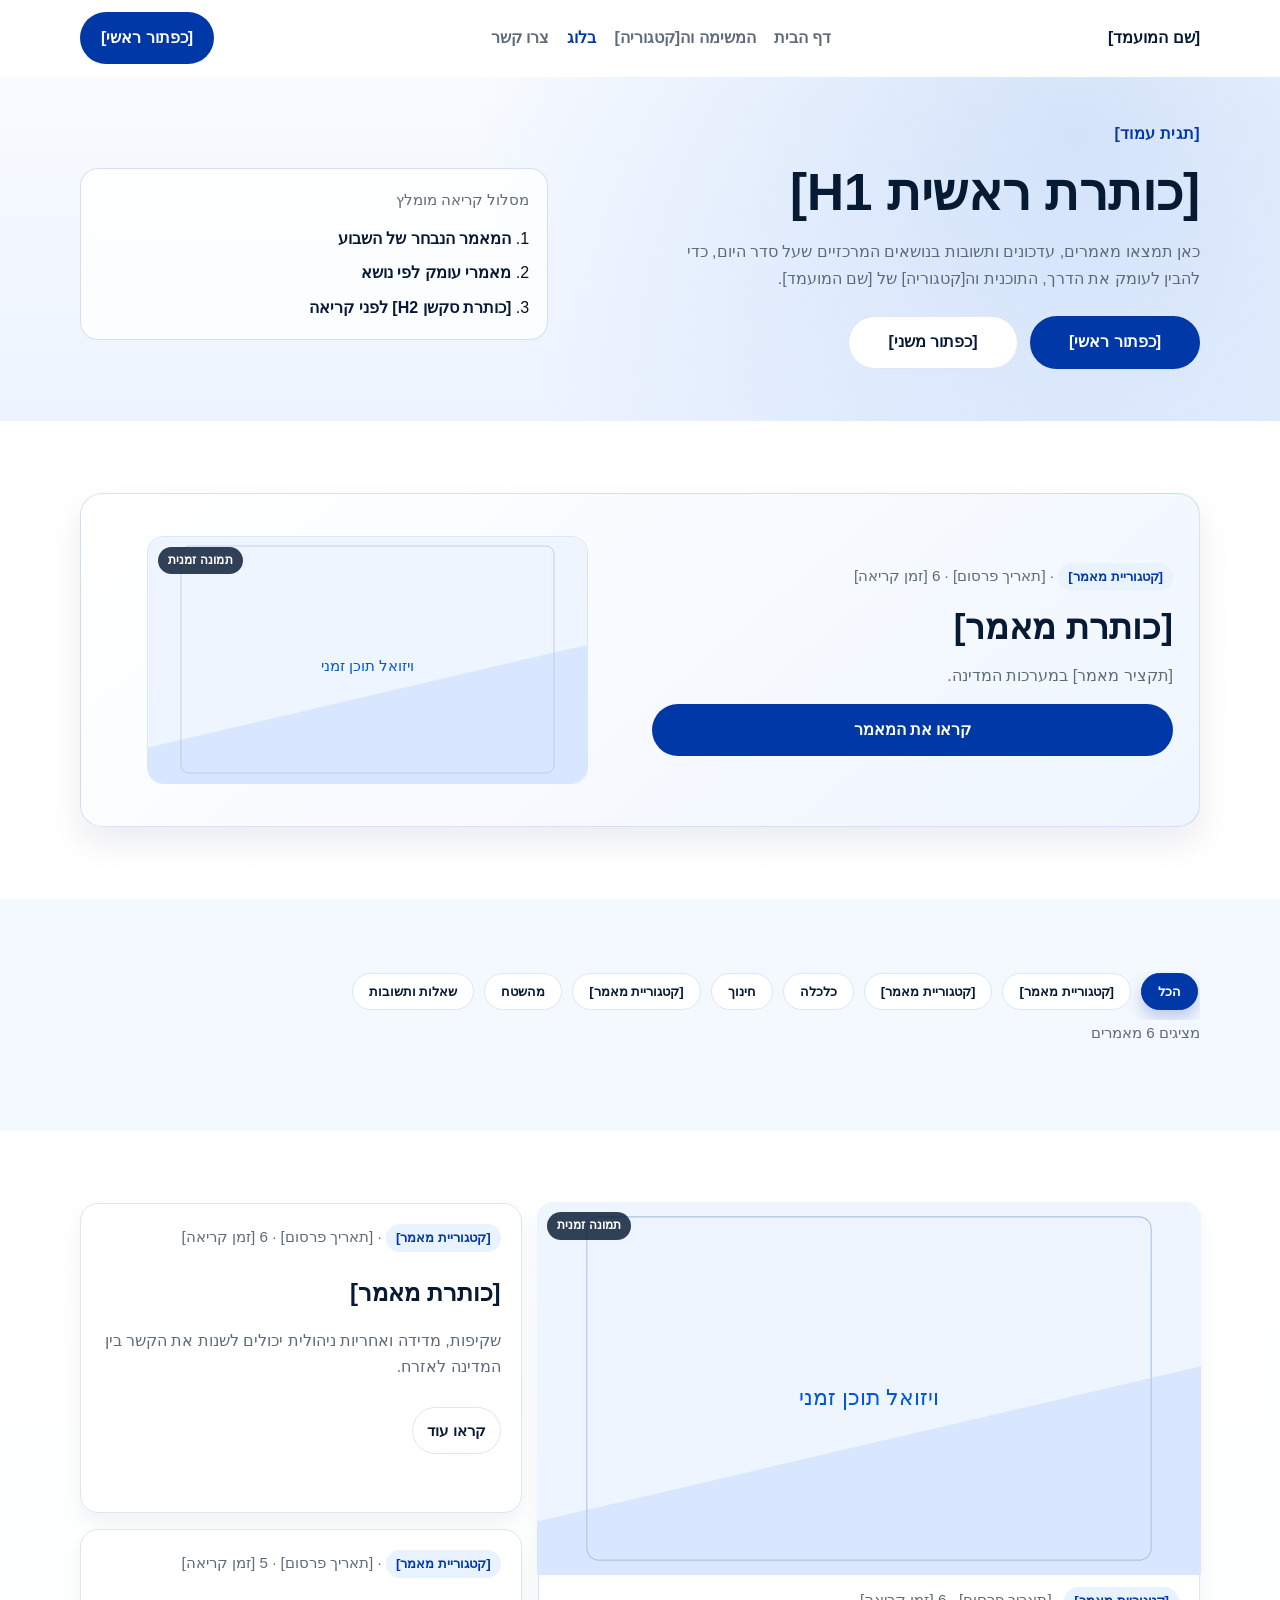
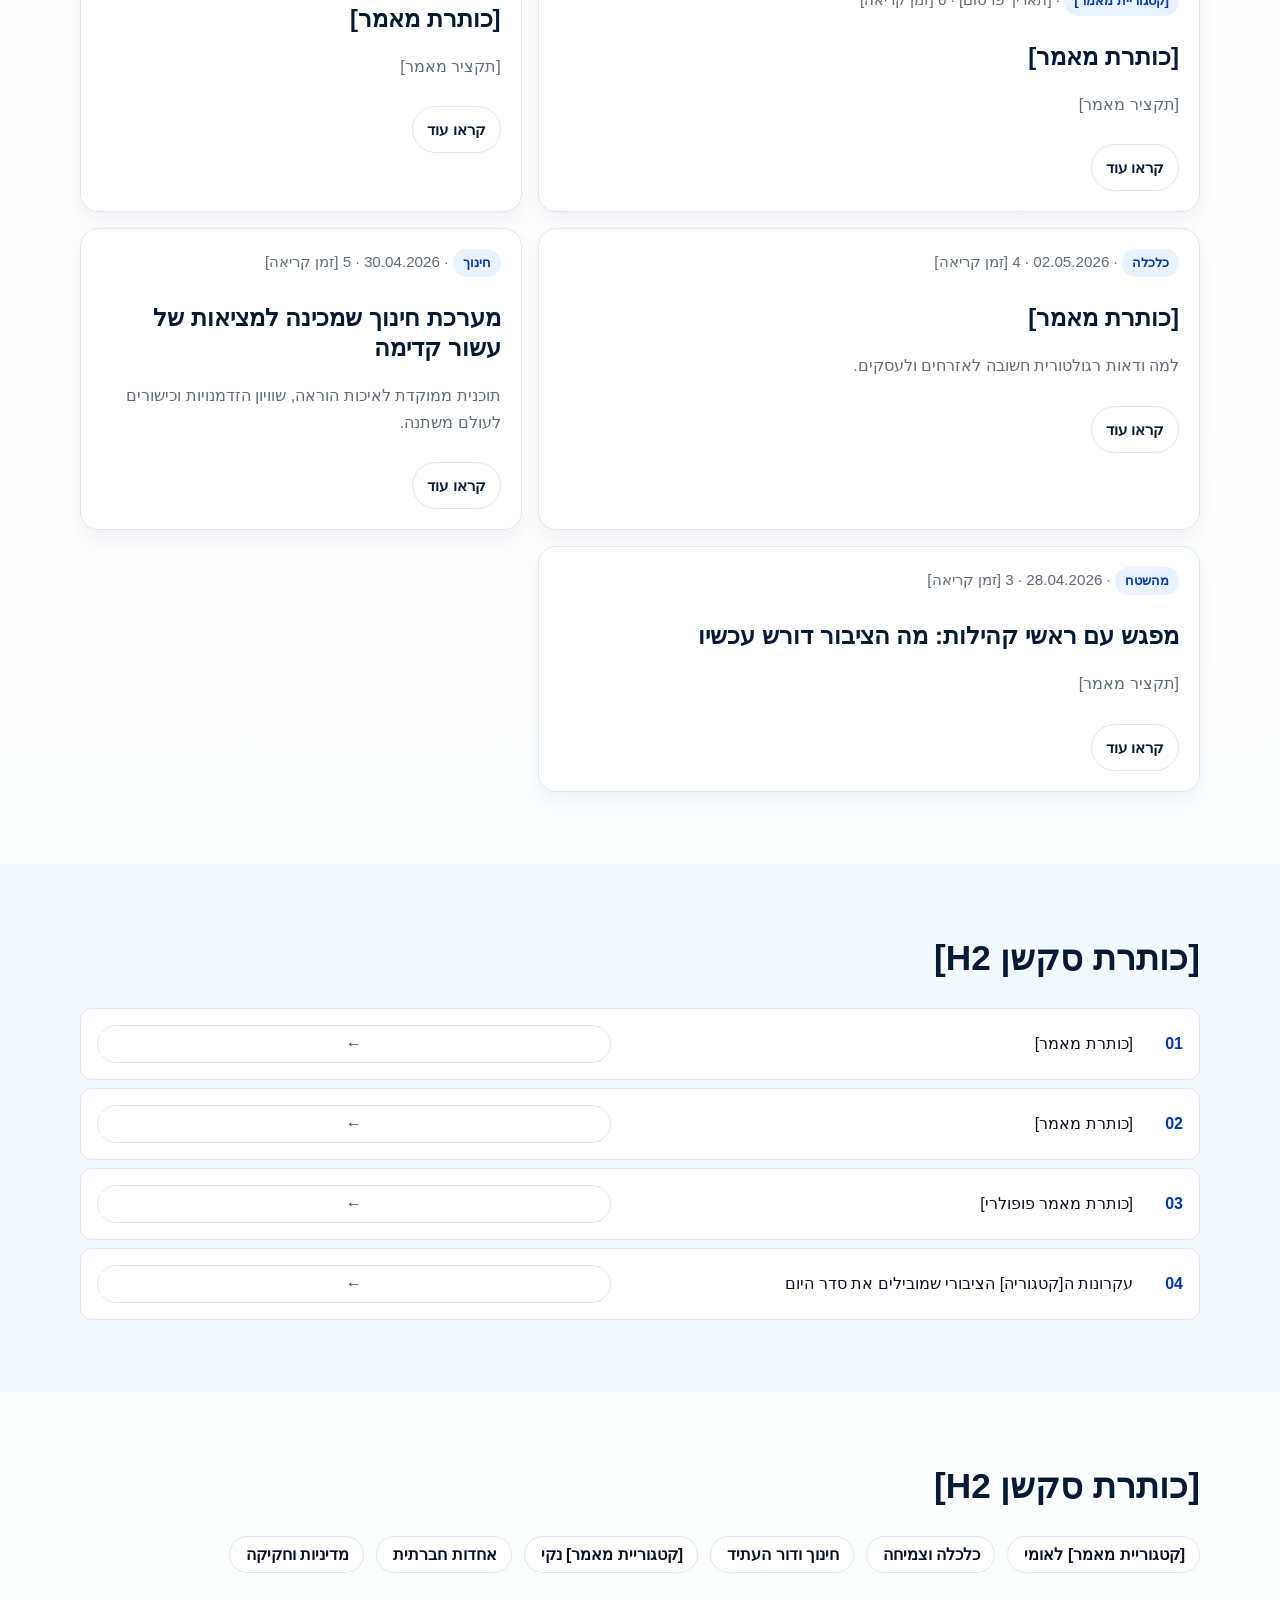
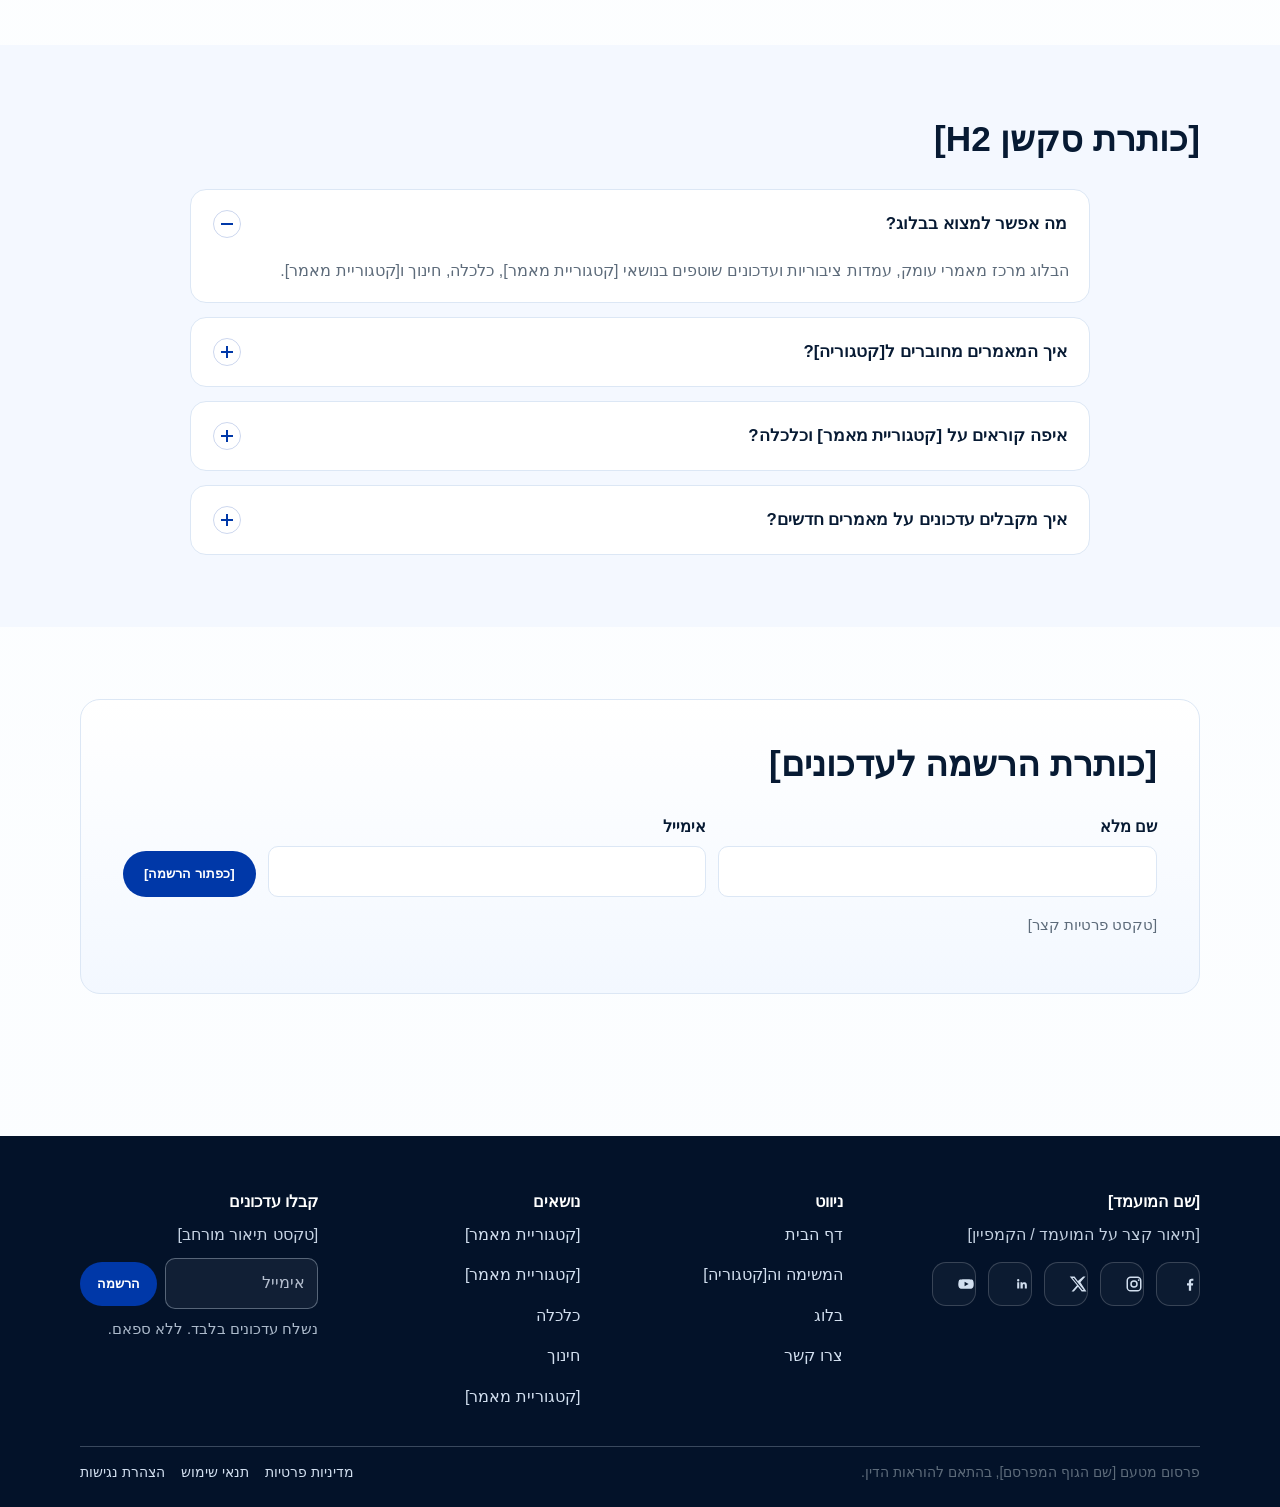
==== commit cda7fe8d: "Prepare blue template content placeholders" ====
--- a/blog.html
+++ b/blog.html
@@ -3,16 +3,16 @@
   <head>
     <meta charset="UTF-8" />
     <meta name="viewport" content="width=device-width, initial-scale=1.0" />
-    <title>המאמרים, העמדות והחזון | בלוג [שם המועמד]</title>
+    <title>[כותרת עמוד] | [שם המועמד]</title>
     <meta
       name="description"
-      content="מרכז הידע הרשמי של [שם המועמד]: מאמרים, עמדות ותוכניות פעולה בנושאי ביטחון, כלכלה, חינוך ושירות ציבורי."
+      content="[תיאור מטא לעמוד]"
     />
     <link rel="canonical" href="https://candidate.co.il/blog/" />
-    <meta property="og:title" content="המאמרים, העמדות והחזון | בלוג [שם המועמד]" />
+    <meta property="og:title" content="[כותרת עמוד] | [שם המועמד]" />
     <meta
       property="og:description"
-      content="עמודי עומק ציבוריים עם ניתוחים, תשובות והצעות מדיניות בנושאים שעל סדר היום."
+      content="[תיאור OG]"
     />
     <meta property="og:image" content="https://candidate.co.il/assets/images/og-blog.jpg" />
     <meta property="og:type" content="website" />
@@ -30,7 +30,7 @@
           },
           {
             "@type": "CollectionPage",
-            "name": "המאמרים, העמדות והחזון",
+            "name": "[כותרת ראשית H1]",
             "url": "https://candidate.co.il/blog/"
           },
           {
@@ -58,20 +58,20 @@
                 "name": "מה אפשר למצוא בבלוג?",
                 "acceptedAnswer": {
                   "@type": "Answer",
-                  "text": "הבלוג מרכז מאמרי עומק, עמדות ציבוריות ועדכונים שוטפים בנושאי ביטחון, כלכלה, חינוך ושירות ציבורי."
+                  "text": "הבלוג מרכז מאמרי עומק, עמדות ציבוריות ועדכונים שוטפים בנושאי [קטגוריית מאמר], כלכלה, חינוך ו[קטגוריית מאמר]."
                 }
               },
               {
                 "@type": "Question",
-                "name": "איך המאמרים מחוברים לחזון?",
+                "name": "איך המאמרים מחוברים ל[קטגוריה]?",
                 "acceptedAnswer": {
                   "@type": "Answer",
-                  "text": "כל מאמר מתרגם את עקרונות החזון הציבורי לתוכנית מעשית עם צעדים ברורים, אחריות ביצוע ומדדי הצלחה."
+                  "text": "כל מאמר מתרגם את עקרונות ה[קטגוריה] הציבורי לתוכנית מעשית עם צעדים ברורים, אחריות ביצוע ומדדי הצלחה."
                 }
               },
               {
                 "@type": "Question",
-                "name": "איפה קוראים על ביטחון וכלכלה?",
+                "name": "איפה קוראים על [קטגוריית מאמר] וכלכלה?",
                 "acceptedAnswer": {
                   "@type": "Answer",
                   "text": "באמצעות פילטר הקטגוריות בחלק העליון של העמוד, או דרך נושאי ההעמקה שמקצרים את הדרך למאמרים הרלוונטיים."
@@ -104,11 +104,11 @@
         </button>
         <nav class="nav" id="site-nav" aria-label="ניווט ראשי">
           <a href="index.html">דף הבית</a>
-          <a href="mission-vision.html">המשימה והחזון</a>
+          <a href="mission-vision.html">המשימה וה[קטגוריה]</a>
           <a class="active" href="blog.html">בלוג</a>
           <a href="contact.html">צרו קשר</a>
         </nav>
-        <a class="btn btn-primary desktop-only" href="#featured">התחילו מהמאמר הנבחר</a>
+        <a class="btn btn-primary desktop-only" href="#featured">[כפתור ראשי]</a>
       </div>
     </header>
 
@@ -116,15 +116,15 @@
       <section class="hero blog-hero">
         <div class="container blog-hero-wrap">
           <div class="blog-hero-copy">
-            <p class="eyebrow">מרכז הידע הציבורי</p>
-            <h1>המאמרים, העמדות והחזון</h1>
+            <p class="eyebrow">[תגית עמוד]</p>
+            <h1>[כותרת ראשית H1]</h1>
             <p>
               כאן תמצאו מאמרים, עדכונים ותשובות בנושאים המרכזיים שעל סדר היום, כדי להבין לעומק את הדרך,
-              התוכנית והחזון של [שם המועמד].
+              התוכנית וה[קטגוריה] של [שם המועמד].
             </p>
             <div class="hero-actions">
-              <a class="btn btn-primary" href="#featured">התחילו מהמאמר הנבחר</a>
-              <a class="btn btn-secondary" href="mission-vision.html">קראו את החזון</a>
+              <a class="btn btn-primary" href="#featured">[כפתור ראשי]</a>
+              <a class="btn btn-secondary" href="mission-vision.html">[כפתור משני]</a>
             </div>
           </div>
           <aside class="blog-hero-insight" aria-label="ניווט מהיר לתוכן מוביל">
@@ -132,7 +132,7 @@
             <ol>
               <li><a href="#featured">המאמר הנבחר של השבוע</a></li>
               <li><a href="#blog-grid">מאמרי עומק לפי נושא</a></li>
-              <li><a href="#faq">שאלות מרכזיות לפני קריאה</a></li>
+              <li><a href="#faq">[כותרת סקשן H2] לפני קריאה</a></li>
             </ol>
           </aside>
         </div>
@@ -142,10 +142,10 @@
         <div class="container">
           <article class="featured-article">
             <div class="featured-article-copy">
-              <p class="meta"><span class="category-badge">חזון ומדיניות</span> · 10.05.2026 · 6 דקות קריאה</p>
-              <h2>ישראל צריכה מנהיגות שמדברת פחות ומבצעת יותר</h2>
+              <p class="meta"><span class="category-badge">[קטגוריית מאמר]</span> · [תאריך פרסום] · 6 [זמן קריאה]</p>
+              <h2>[כותרת מאמר]</h2>
               <p>
-                מאמר עומק על אחריות ציבורית, קבלת החלטות והדרך להחזיר אמון
+                [תקציר מאמר]
                 במערכות המדינה.
               </p>
               <a class="btn btn-primary" href="articles/article-001.html">קראו את המאמר</a>
@@ -161,11 +161,11 @@
         <div class="container">
           <div class="filters" aria-label="סינון קטגוריות">
             <button class="filter-btn active" data-category="הכל" aria-pressed="true">הכל</button>
-            <button class="filter-btn" data-category="חזון ומדיניות" aria-pressed="false">חזון ומדיניות</button>
-            <button class="filter-btn" data-category="ביטחון" aria-pressed="false">ביטחון</button>
+            <button class="filter-btn" data-category="[קטגוריית מאמר]" aria-pressed="false">[קטגוריית מאמר]</button>
+            <button class="filter-btn" data-category="[קטגוריית מאמר]" aria-pressed="false">[קטגוריית מאמר]</button>
             <button class="filter-btn" data-category="כלכלה" aria-pressed="false">כלכלה</button>
             <button class="filter-btn" data-category="חינוך" aria-pressed="false">חינוך</button>
-            <button class="filter-btn" data-category="שירות ציבורי" aria-pressed="false">שירות ציבורי</button>
+            <button class="filter-btn" data-category="[קטגוריית מאמר]" aria-pressed="false">[קטגוריית מאמר]</button>
             <button class="filter-btn" data-category="מהשטח" aria-pressed="false">מהשטח</button>
             <button class="filter-btn" data-category="שאלות ותשובות" aria-pressed="false">שאלות ותשובות</button>
           </div>
@@ -175,48 +175,48 @@
 
       <section class="section">
         <div class="container article-grid" id="blog-grid">
-          <article class="article-card article-card-lg blog-card" data-category="חזון ומדיניות">
+          <article class="article-card article-card-lg blog-card" data-category="[קטגוריית מאמר]">
             <figure class="media-frame media-lg temp-media">
-              <img src="assets/images/placeholder-editorial.svg" alt="תמונת מאמר חזון ומדיניות" loading="lazy" width="1200" height="800" />
+              <img src="assets/images/placeholder-editorial.svg" alt="תמונת מאמר [קטגוריית מאמר]" loading="lazy" width="1200" height="800" />
             </figure>
-            <p class="meta"><span class="category-badge">חזון ומדיניות</span> · 10.05.2026 · 6 דקות קריאה</p>
-            <h3>ישראל צריכה מנהיגות שמדברת פחות ומבצעת יותר</h3>
-            <p>מאמר עומק על אחריות ציבורית, קבלת החלטות והדרך להחזיר אמון במערכות המדינה.</p>
+            <p class="meta"><span class="category-badge">[קטגוריית מאמר]</span> · [תאריך פרסום] · 6 [זמן קריאה]</p>
+            <h3>[כותרת מאמר]</h3>
+            <p>[תקציר מאמר]</p>
             <a class="btn btn-secondary btn-compact" href="articles/article-001.html">קראו עוד</a>
           </article>
 
-          <article class="article-card article-card-md blog-card" data-category="שירות ציבורי">
-            <p class="meta"><span class="category-badge">שירות ציבורי</span> · 07.05.2026 · 6 דקות קריאה</p>
-            <h3>איך מחזירים אמון בשירות הציבורי בישראל?</h3>
+          <article class="article-card article-card-md blog-card" data-category="[קטגוריית מאמר]">
+            <p class="meta"><span class="category-badge">[קטגוריית מאמר]</span> · [תאריך פרסום] · 6 [זמן קריאה]</p>
+            <h3>[כותרת מאמר]</h3>
             <p>שקיפות, מדידה ואחריות ניהולית יכולים לשנות את הקשר בין המדינה לאזרח.</p>
             <a class="btn btn-secondary btn-compact" href="articles/article-002.html">קראו עוד</a>
           </article>
 
-          <article class="article-card article-card-md blog-card" data-category="ביטחון">
-            <p class="meta"><span class="category-badge">ביטחון</span> · 05.05.2026 · 5 דקות קריאה</p>
-            <h3>למה ביטחון אישי מתחיל בניהול נכון?</h3>
-            <p>ביטחון אישי דורש תוכנית מתואמת, הקצאת משאבים חכמה וניהול ביצוע עקבי.</p>
+          <article class="article-card article-card-md blog-card" data-category="[קטגוריית מאמר]">
+            <p class="meta"><span class="category-badge">[קטגוריית מאמר]</span> · [תאריך פרסום] · 5 [זמן קריאה]</p>
+            <h3>[כותרת מאמר]</h3>
+            <p>[תקציר מאמר]</p>
             <a class="btn btn-secondary btn-compact" href="articles/article-003.html">קראו עוד</a>
           </article>
 
           <article class="article-card blog-card" data-category="כלכלה">
-            <p class="meta"><span class="category-badge">כלכלה</span> · 02.05.2026 · 4 דקות קריאה</p>
-            <h3>כלכלה חזקה מתחילה בהחלטות אמיצות</h3>
+            <p class="meta"><span class="category-badge">כלכלה</span> · 02.05.2026 · 4 [זמן קריאה]</p>
+            <h3>[כותרת מאמר]</h3>
             <p>למה ודאות רגולטורית חשובה לאזרחים ולעסקים.</p>
             <a class="btn btn-secondary btn-compact" href="articles/article-001.html">קראו עוד</a>
           </article>
 
           <article class="article-card blog-card" data-category="חינוך">
-            <p class="meta"><span class="category-badge">חינוך</span> · 30.04.2026 · 5 דקות קריאה</p>
+            <p class="meta"><span class="category-badge">חינוך</span> · 30.04.2026 · 5 [זמן קריאה]</p>
             <h3>מערכת חינוך שמכינה למציאות של עשור קדימה</h3>
             <p>תוכנית ממוקדת לאיכות הוראה, שוויון הזדמנויות וכישורים לעולם משתנה.</p>
             <a class="btn btn-secondary btn-compact" href="articles/article-002.html">קראו עוד</a>
           </article>
 
           <article class="article-card blog-card" data-category="מהשטח">
-            <p class="meta"><span class="category-badge">מהשטח</span> · 28.04.2026 · 3 דקות קריאה</p>
+            <p class="meta"><span class="category-badge">מהשטח</span> · 28.04.2026 · 3 [זמן קריאה]</p>
             <h3>מפגש עם ראשי קהילות: מה הציבור דורש עכשיו</h3>
-            <p>תובנות ישירות מהשטח על ביטחון אישי, שירותים עירוניים ויוקר המחיה.</p>
+            <p>[תקציר מאמר]</p>
             <a class="btn btn-secondary btn-compact" href="articles/article-003.html">קראו עוד</a>
           </article>
         </div>
@@ -224,12 +224,12 @@
 
       <section class="section section-soft">
         <div class="container">
-          <div class="section-head"><h2>הנקראים ביותר</h2></div>
+          <div class="section-head"><h2>[כותרת סקשן H2]</h2></div>
            <ol class="ranked-list ranked-list-compact">
-             <li><a href="articles/article-002.html"><strong>01</strong><span>איך מחזירים אמון בשירות הציבורי בישראל?</span><span class="ranked-cta" aria-hidden="true">←</span></a></li>
-             <li><a href="articles/article-001.html"><strong>02</strong><span>ישראל צריכה מנהיגות שמדברת פחות ומבצעת יותר</span><span class="ranked-cta" aria-hidden="true">←</span></a></li>
-             <li><a href="articles/article-003.html"><strong>03</strong><span>התוכנית לביטחון אישי: ניהול, תיאום וביצוע</span><span class="ranked-cta" aria-hidden="true">←</span></a></li>
-             <li><a href="mission-vision.html"><strong>04</strong><span>עקרונות החזון הציבורי שמובילים את סדר היום</span><span class="ranked-cta" aria-hidden="true">←</span></a></li>
+             <li><a href="articles/article-002.html"><strong>01</strong><span>[כותרת מאמר]</span><span class="ranked-cta" aria-hidden="true">←</span></a></li>
+             <li><a href="articles/article-001.html"><strong>02</strong><span>[כותרת מאמר]</span><span class="ranked-cta" aria-hidden="true">←</span></a></li>
+             <li><a href="articles/article-003.html"><strong>03</strong><span>[כותרת מאמר פופולרי]</span><span class="ranked-cta" aria-hidden="true">←</span></a></li>
+             <li><a href="mission-vision.html"><strong>04</strong><span>עקרונות ה[קטגוריה] הציבורי שמובילים את סדר היום</span><span class="ranked-cta" aria-hidden="true">←</span></a></li>
            </ol>
         </div>
       </section>
@@ -237,13 +237,13 @@
       <section class="section topic-explore">
         <div class="container">
           <div class="section-head">
-            <h2>בחרו נושא והמשיכו לקרוא</h2>
+            <h2>[כותרת סקשן H2]</h2>
           </div>
           <div class="topic-strip">
-            <a class="topic-chip" href="blog.html#category-%D7%91%D7%99%D7%98%D7%97%D7%95%D7%9F"><span>ביטחון לאומי</span></a>
+            <a class="topic-chip" href="blog.html#category-%D7%91%D7%99%D7%98%D7%97%D7%95%D7%9F"><span>[קטגוריית מאמר] לאומי</span></a>
             <a class="topic-chip" href="blog.html#category-%D7%9B%D7%9C%D7%9B%D7%9C%D7%94"><span>כלכלה וצמיחה</span></a>
             <a class="topic-chip" href="blog.html#category-%D7%97%D7%99%D7%A0%D7%95%D7%9A"><span>חינוך ודור העתיד</span></a>
-            <a class="topic-chip" href="blog.html#category-%D7%A9%D7%99%D7%A8%D7%95%D7%AA%20%D7%A6%D7%99%D7%91%D7%95%D7%A8%D7%99"><span>שירות ציבורי נקי</span></a>
+            <a class="topic-chip" href="blog.html#category-%D7%A9%D7%99%D7%A8%D7%95%D7%AA%20%D7%A6%D7%99%D7%91%D7%95%D7%A8%D7%99"><span>[קטגוריית מאמר] נקי</span></a>
             <a class="topic-chip" href="blog.html#category-%D7%97%D7%96%D7%95%D7%9F%20%D7%95%D7%9E%D7%93%D7%99%D7%A0%D7%99%D7%95%D7%AA"><span>אחדות חברתית</span></a>
             <a class="topic-chip" href="blog.html#category-%D7%97%D7%96%D7%95%D7%9F%20%D7%95%D7%9E%D7%93%D7%99%D7%A0%D7%99%D7%95%D7%AA"><span>מדיניות וחקיקה</span></a>
           </div>
@@ -252,7 +252,7 @@
 
       <section id="faq" class="section section-soft">
         <div class="container">
-          <div class="section-head"><h2>שאלות מרכזיות</h2></div>
+          <div class="section-head"><h2>[כותרת סקשן H2]</h2></div>
           <div class="faq-accordion" data-accordion="single">
             <div class="faq-item is-open">
               <h3>
@@ -262,24 +262,24 @@
                 </button>
               </h3>
               <div class="faq-answer" id="faq-panel-1" role="region" aria-labelledby="faq-trigger-1">
-                <p>הבלוג מרכז מאמרי עומק, עמדות ציבוריות ועדכונים שוטפים בנושאי ביטחון, כלכלה, חינוך ושירות ציבורי.</p>
+                <p>הבלוג מרכז מאמרי עומק, עמדות ציבוריות ועדכונים שוטפים בנושאי [קטגוריית מאמר], כלכלה, חינוך ו[קטגוריית מאמר].</p>
               </div>
             </div>
             <div class="faq-item">
               <h3>
                 <button class="faq-trigger" id="faq-trigger-2" aria-expanded="false" aria-controls="faq-panel-2">
-                  <span>איך המאמרים מחוברים לחזון?</span>
+                  <span>איך המאמרים מחוברים ל[קטגוריה]?</span>
                   <span class="faq-icon" aria-hidden="true"></span>
                 </button>
               </h3>
               <div class="faq-answer" id="faq-panel-2" role="region" aria-labelledby="faq-trigger-2">
-                <p>כל מאמר מתרגם את עקרונות החזון הציבורי לתוכנית מעשית עם צעדים ברורים, אחריות ביצוע ומדדי הצלחה.</p>
+                <p>כל מאמר מתרגם את עקרונות ה[קטגוריה] הציבורי לתוכנית מעשית עם צעדים ברורים, אחריות ביצוע ומדדי הצלחה.</p>
               </div>
             </div>
             <div class="faq-item">
               <h3>
                 <button class="faq-trigger" id="faq-trigger-3" aria-expanded="false" aria-controls="faq-panel-3">
-                  <span>איפה קוראים על ביטחון וכלכלה?</span>
+                  <span>איפה קוראים על [קטגוריית מאמר] וכלכלה?</span>
                   <span class="faq-icon" aria-hidden="true"></span>
                 </button>
               </h3>
@@ -304,7 +304,7 @@
 
       <section class="section">
         <div class="container cta-band newsletter-band blog-newsletter">
-          <h2>רוצים לקבל את המאמרים הבאים ישירות אליכם?</h2>
+          <h2>[כותרת הרשמה לעדכונים]</h2>
           <form>
             <div class="form-grid">
               <div>
@@ -316,8 +316,8 @@
                 <input id="blog-email" type="email" required />
               </div>
             </div>
-            <button class="btn btn-primary" type="submit">שלחו לי עדכונים</button>
-            <p class="microcopy">הפרטים ישמשו לקבלת עדכונים ותוכן מטעם צוות הקמפיין בלבד.</p>
+            <button class="btn btn-primary" type="submit">[כפתור הרשמה]</button>
+            <p class="microcopy">[טקסט פרטיות קצר]</p>
           </form>
         </div>
       </section>
@@ -328,20 +328,20 @@
         <div class="footer-grid">
           <div class="footer-brand footer-column">
             <h3 class="footer-title">[שם המועמד]</h3>
-            <p class="footer-description">פלטפורמה ציבורית למאמרים, חזון ומדיניות אחראית לקראת הבחירות.</p>
+            <p class="footer-description">[תיאור קצר על המועמד / הקמפיין]</p>
             <div class="footer-socials" aria-label="רשתות חברתיות">
-              <a class="footer-social-link" href="#" aria-label="Facebook"><svg class="footer-social-icon" aria-hidden="true" viewBox="0 0 24 24" width="18" height="18"><path fill="currentColor" d="M13.5 21v-7.1h2.4l.36-2.9H13.5V9.16c0-.84.23-1.41 1.44-1.41h1.54V5.16c-.75-.08-1.5-.12-2.25-.12-2.23 0-3.76 1.36-3.76 3.87V11H8v2.9h2.47V21z"></path></svg></a>
-              <a class="footer-social-link" href="#" aria-label="Instagram"><svg class="footer-social-icon" aria-hidden="true" viewBox="0 0 24 24" width="18" height="18"><path fill="currentColor" d="M7.5 2h9A5.5 5.5 0 0 1 22 7.5v9a5.5 5.5 0 0 1-5.5 5.5h-9A5.5 5.5 0 0 1 2 16.5v-9A5.5 5.5 0 0 1 7.5 2m0 2A3.5 3.5 0 0 0 4 7.5v9A3.5 3.5 0 0 0 7.5 20h9a3.5 3.5 0 0 0 3.5-3.5v-9A3.5 3.5 0 0 0 16.5 4zm10.75 1.5a1.25 1.25 0 1 1-1.25 1.25 1.25 1.25 0 0 1 1.25-1.25M12 7a5 5 0 1 1-5 5 5 5 0 0 1 5-5m0 2a3 3 0 1 0 3 3 3 3 0 0 0-3-3"></path></svg></a>
+              <a class="footer-social-link" href="#" aria-label="פייסבוק"><svg class="footer-social-icon" aria-hidden="true" viewBox="0 0 24 24" width="18" height="18"><path fill="currentColor" d="M13.5 21v-7.1h2.4l.36-2.9H13.5V9.16c0-.84.23-1.41 1.44-1.41h1.54V5.16c-.75-.08-1.5-.12-2.25-.12-2.23 0-3.76 1.36-3.76 3.87V11H8v2.9h2.47V21z"></path></svg></a>
+              <a class="footer-social-link" href="#" aria-label="אינסטגרם"><svg class="footer-social-icon" aria-hidden="true" viewBox="0 0 24 24" width="18" height="18"><path fill="currentColor" d="M7.5 2h9A5.5 5.5 0 0 1 22 7.5v9a5.5 5.5 0 0 1-5.5 5.5h-9A5.5 5.5 0 0 1 2 16.5v-9A5.5 5.5 0 0 1 7.5 2m0 2A3.5 3.5 0 0 0 4 7.5v9A3.5 3.5 0 0 0 7.5 20h9a3.5 3.5 0 0 0 3.5-3.5v-9A3.5 3.5 0 0 0 16.5 4zm10.75 1.5a1.25 1.25 0 1 1-1.25 1.25 1.25 1.25 0 0 1 1.25-1.25M12 7a5 5 0 1 1-5 5 5 5 0 0 1 5-5m0 2a3 3 0 1 0 3 3 3 3 0 0 0-3-3"></path></svg></a>
               <a class="footer-social-link" href="#" aria-label="X"><svg class="footer-social-icon" aria-hidden="true" viewBox="0 0 24 24" width="18" height="18"><path fill="currentColor" d="M18.9 2H22l-6.8 7.77L23.2 22h-6.26l-4.9-6.36L6.5 22H3.4l7.27-8.3L1 2h6.42l4.43 5.86zm-1.1 18h1.73L6.47 3.9H4.6z"></path></svg></a>
-              <a class="footer-social-link" href="#" aria-label="LinkedIn"><svg class="footer-social-icon" aria-hidden="true" viewBox="0 0 24 24" width="18" height="18"><path fill="currentColor" d="M6.94 8.5a1.56 1.56 0 1 0 0-3.12 1.56 1.56 0 0 0 0 3.12M5.6 9.8h2.7V18H5.6zM10 9.8h2.58v1.12h.04c.36-.68 1.25-1.4 2.58-1.4 2.76 0 3.27 1.82 3.27 4.18V18h-2.7v-3.81c0-.91-.02-2.08-1.27-2.08s-1.46.99-1.46 2.01V18H10z"></path></svg></a>
-              <a class="footer-social-link" href="#" aria-label="YouTube"><svg class="footer-social-icon" aria-hidden="true" viewBox="0 0 24 24" width="18" height="18"><path fill="currentColor" d="M21.8 8.2a2.9 2.9 0 0 0-2.04-2.05C17.95 5.6 12 5.6 12 5.6s-5.95 0-7.76.55A2.9 2.9 0 0 0 2.2 8.2 30.4 30.4 0 0 0 1.7 12c0 1.3.16 2.56.5 3.8a2.9 2.9 0 0 0 2.04 2.05c1.81.55 7.76.55 7.76.55s5.95 0 7.76-.55a2.9 2.9 0 0 0 2.04-2.05c.34-1.24.5-2.5.5-3.8s-.16-2.56-.5-3.8M10.1 15.1V8.9L15.5 12z"></path></svg></a>
+              <a class="footer-social-link" href="#" aria-label="לינקדאין"><svg class="footer-social-icon" aria-hidden="true" viewBox="0 0 24 24" width="18" height="18"><path fill="currentColor" d="M6.94 8.5a1.56 1.56 0 1 0 0-3.12 1.56 1.56 0 0 0 0 3.12M5.6 9.8h2.7V18H5.6zM10 9.8h2.58v1.12h.04c.36-.68 1.25-1.4 2.58-1.4 2.76 0 3.27 1.82 3.27 4.18V18h-2.7v-3.81c0-.91-.02-2.08-1.27-2.08s-1.46.99-1.46 2.01V18H10z"></path></svg></a>
+              <a class="footer-social-link" href="#" aria-label="יוטיוב"><svg class="footer-social-icon" aria-hidden="true" viewBox="0 0 24 24" width="18" height="18"><path fill="currentColor" d="M21.8 8.2a2.9 2.9 0 0 0-2.04-2.05C17.95 5.6 12 5.6 12 5.6s-5.95 0-7.76.55A2.9 2.9 0 0 0 2.2 8.2 30.4 30.4 0 0 0 1.7 12c0 1.3.16 2.56.5 3.8a2.9 2.9 0 0 0 2.04 2.05c1.81.55 7.76.55 7.76.55s5.95 0 7.76-.55a2.9 2.9 0 0 0 2.04-2.05c.34-1.24.5-2.5.5-3.8s-.16-2.56-.5-3.8M10.1 15.1V8.9L15.5 12z"></path></svg></a>
             </div>
           </div>
           <div class="footer-column">
             <h3 class="footer-title">ניווט</h3>
             <div class="footer-links">
               <a href="index.html">דף הבית</a>
-              <a href="mission-vision.html">המשימה והחזון</a>
+              <a href="mission-vision.html">המשימה וה[קטגוריה]</a>
               <a href="blog.html">בלוג</a>
               <a href="contact.html">צרו קשר</a>
             </div>
@@ -349,16 +349,16 @@
           <div class="footer-column">
             <h3 class="footer-title">נושאים</h3>
             <div class="footer-links">
-              <a href="blog.html#categories">חזון ומדיניות</a>
-              <a href="blog.html#categories">ביטחון</a>
+              <a href="blog.html#categories">[קטגוריית מאמר]</a>
+              <a href="blog.html#categories">[קטגוריית מאמר]</a>
               <a href="blog.html#categories">כלכלה</a>
               <a href="blog.html#categories">חינוך</a>
-              <a href="blog.html#categories">שירות ציבורי</a>
+              <a href="blog.html#categories">[קטגוריית מאמר]</a>
             </div>
           </div>
           <div class="footer-column footer-newsletter">
             <h3 class="footer-title">קבלו עדכונים</h3>
-            <p>מאמרים, עדכונים ותוכן חדש ישירות למייל.</p>
+            <p>[טקסט תיאור מורחב]</p>
             <form class="footer-newsletter-form" action="#">
               <label class="sr-only" for="footer-email-blog">אימייל</label>
               <input id="footer-email-blog" type="email" placeholder="אימייל" required />
--- a/css/styles.css
+++ b/css/styles.css
@@ -1957,7 +1957,7 @@
 .footer-socials {
   display: flex;
   align-items: center;
-  justify-content: flex-end;
+  justify-content: center;
   gap: 0.75rem;
   flex-wrap: nowrap;
   width: max-content;
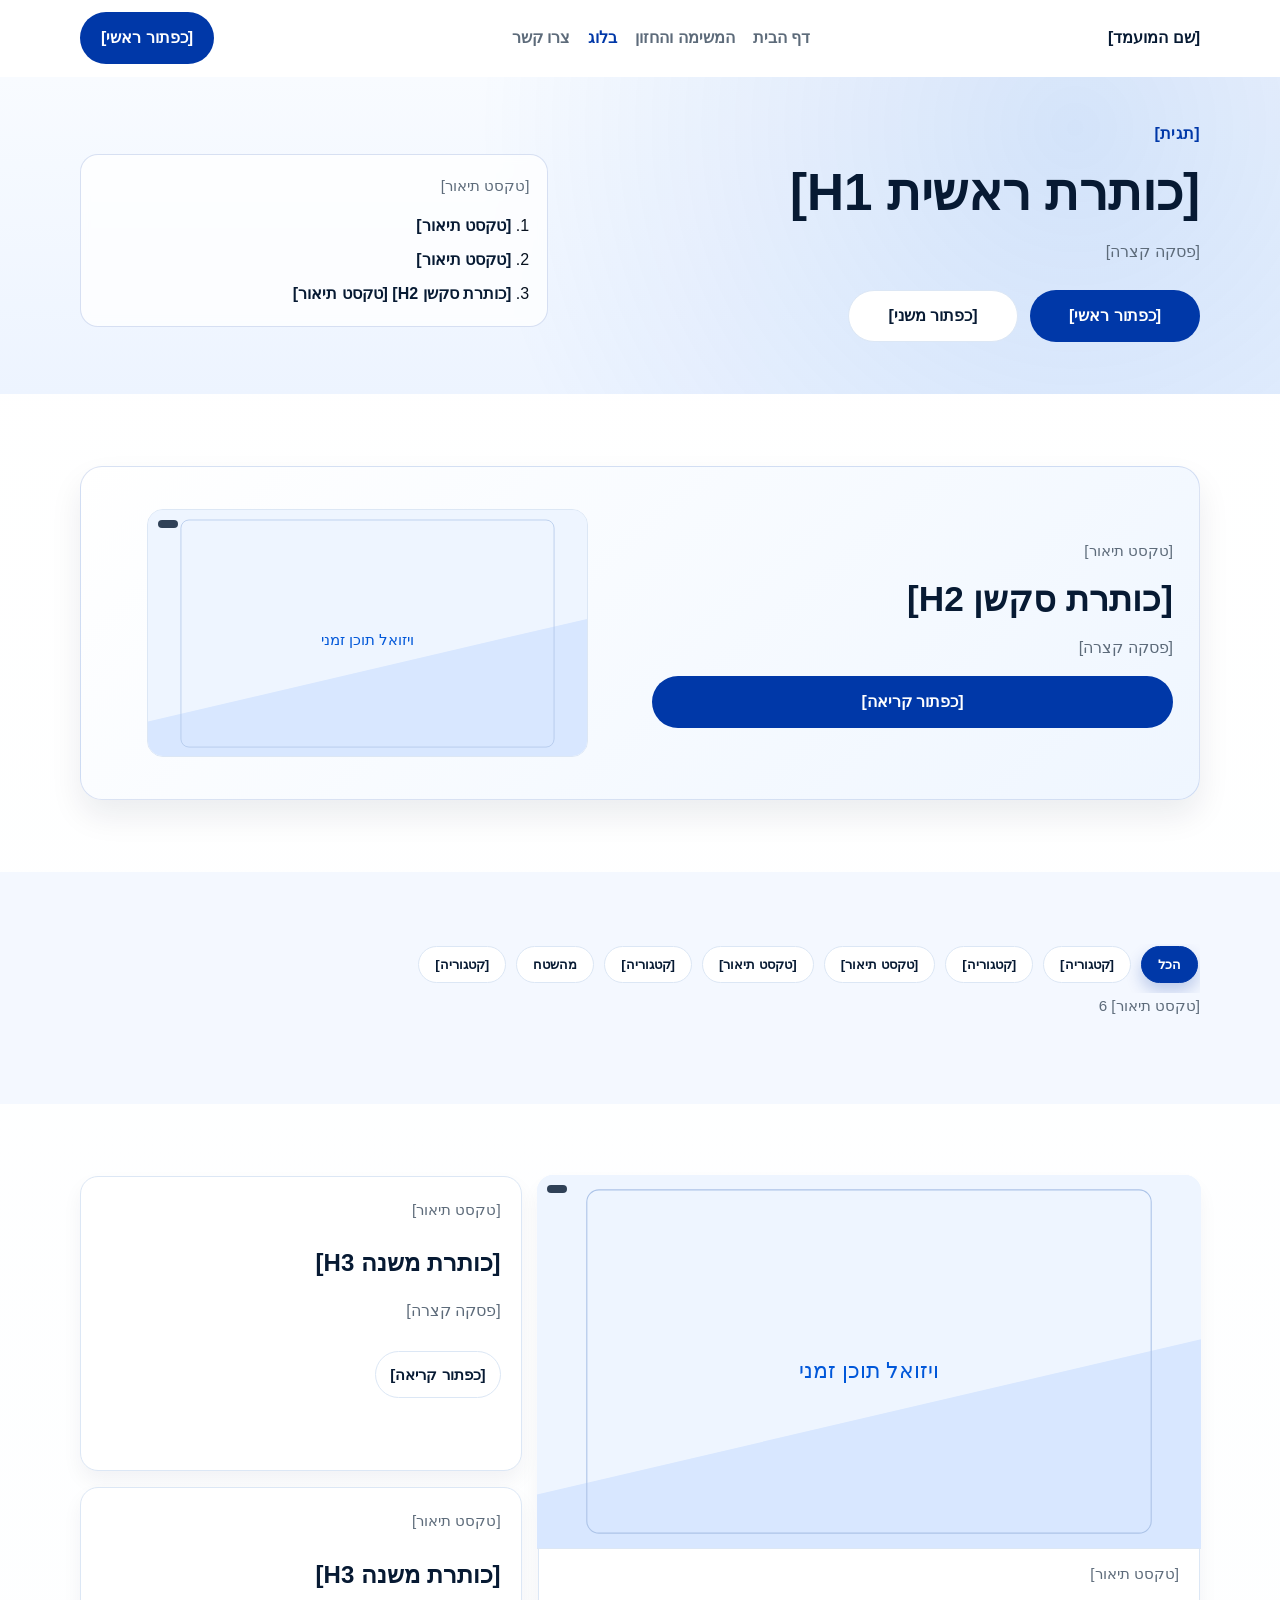
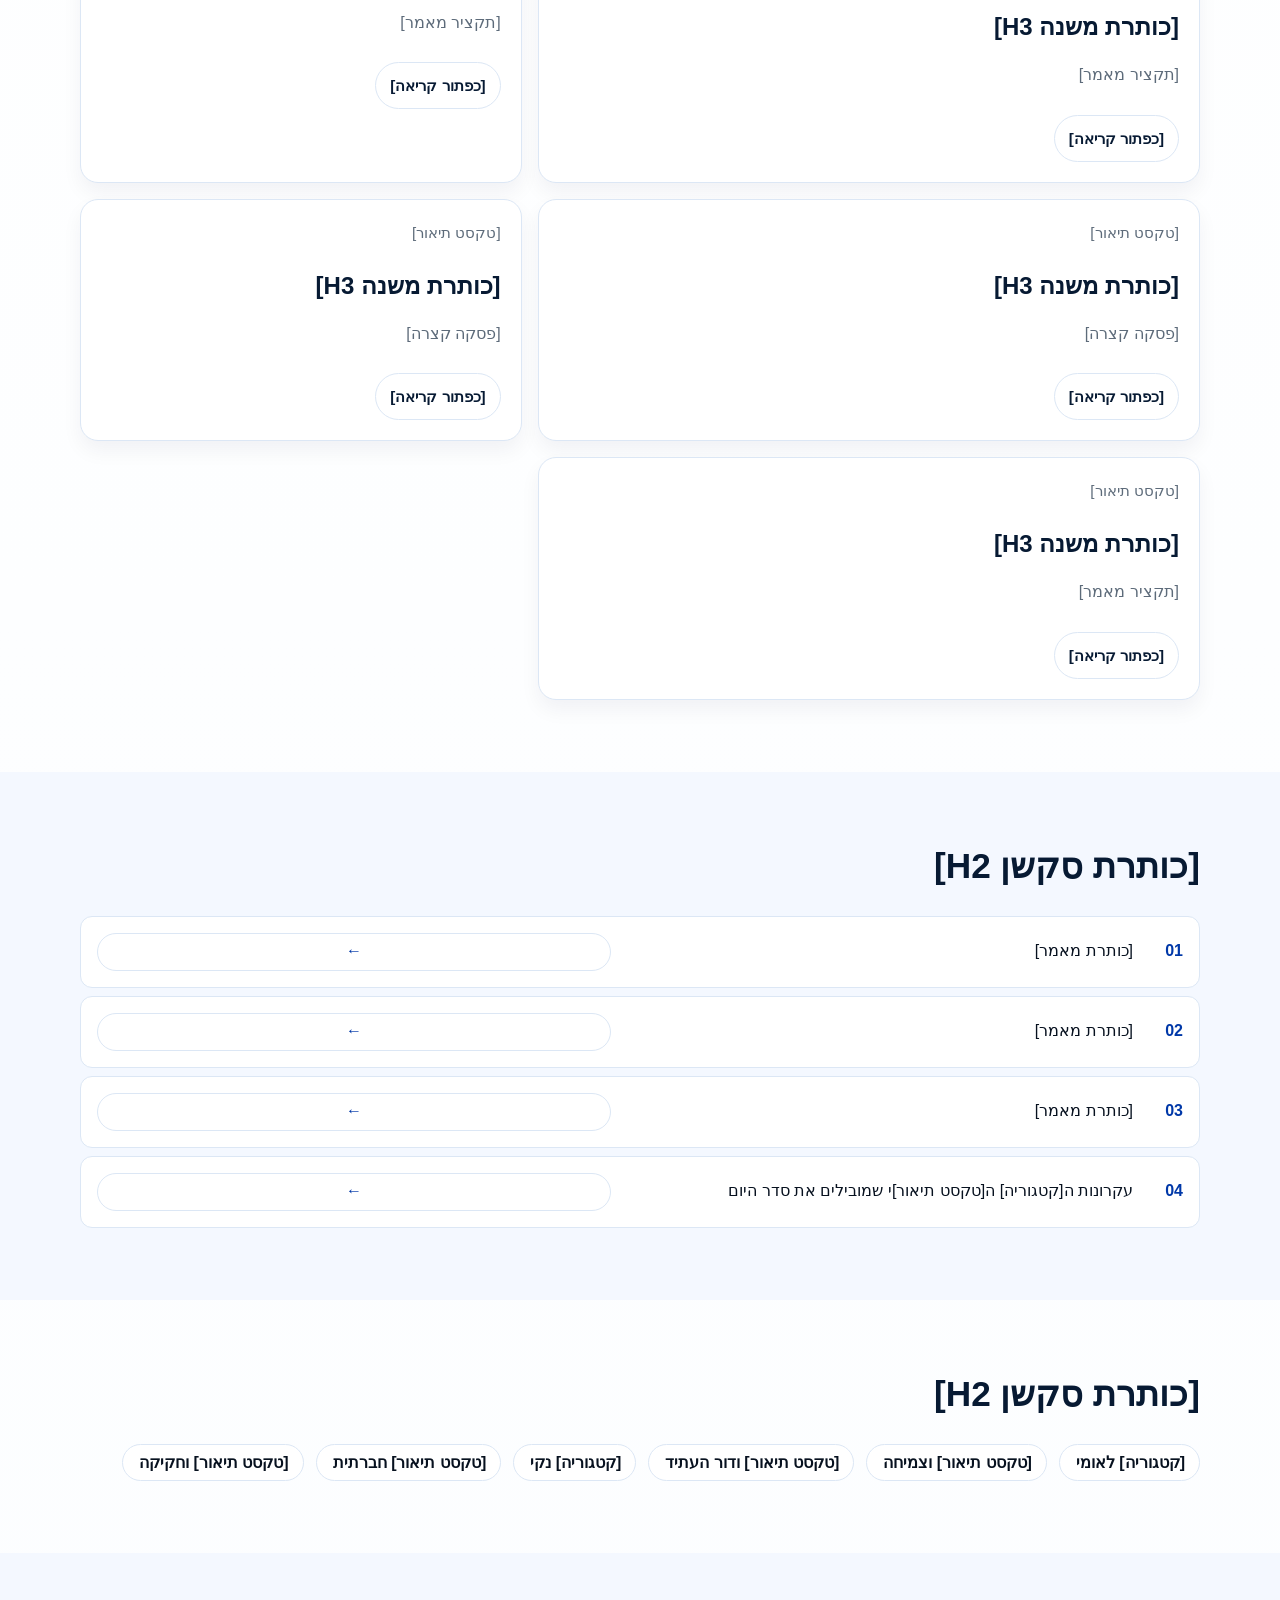
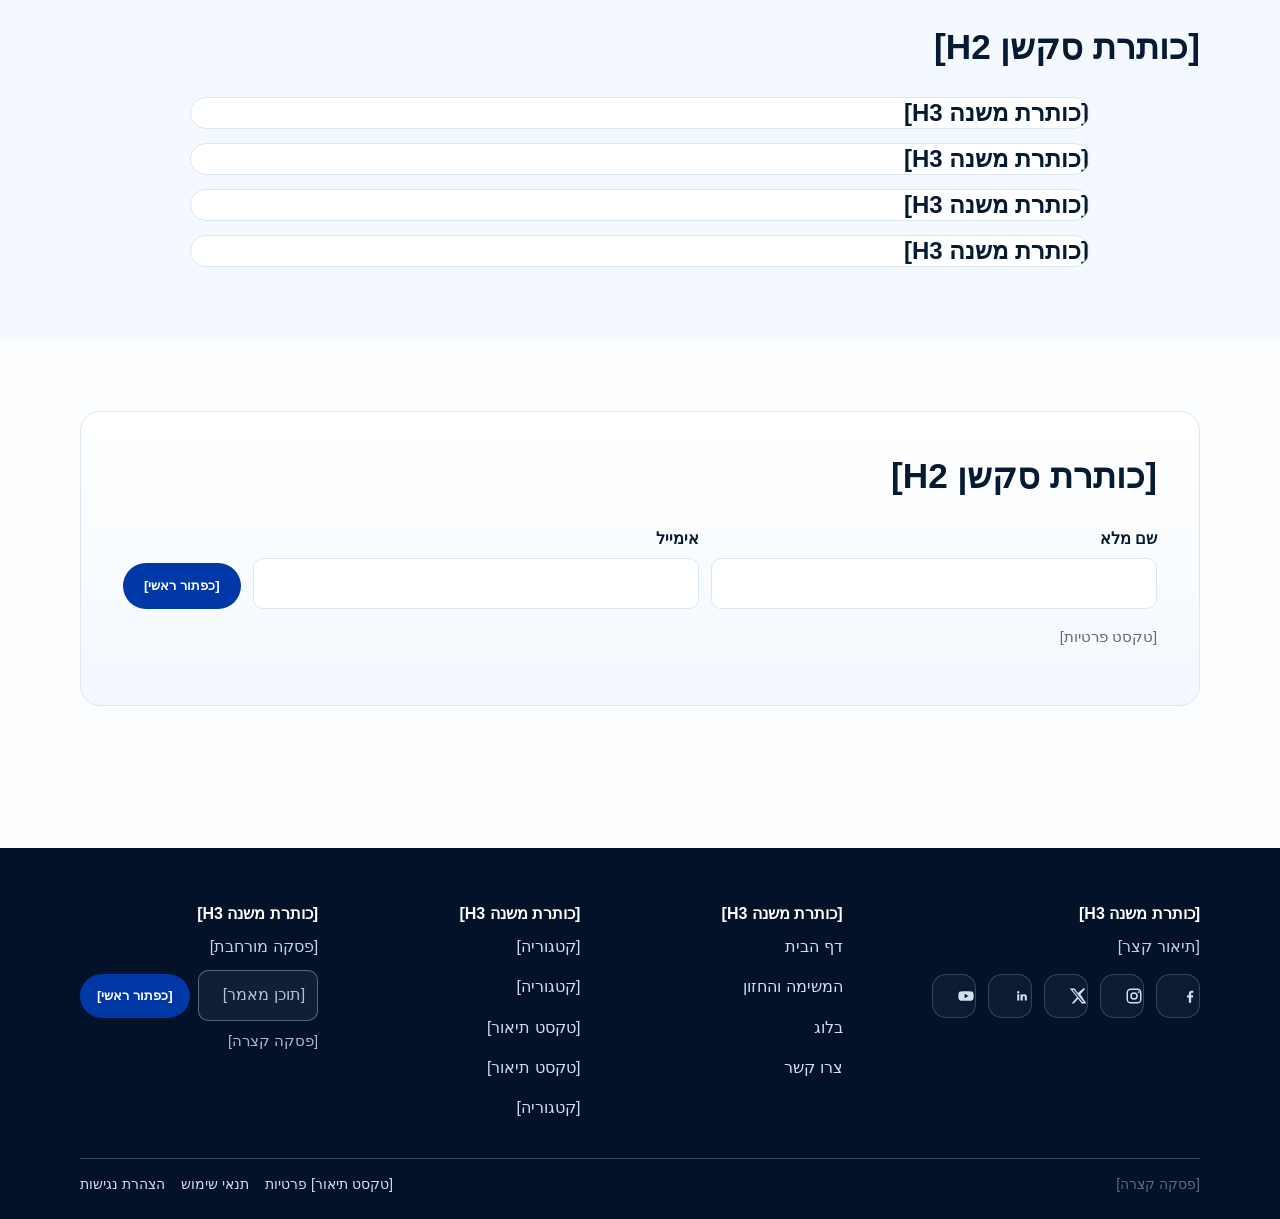
==== commit 90b86041: "Scrub all sensitive content into placeholders" ====
--- a/blog.html
+++ b/blog.html
@@ -6,10 +6,10 @@
     <title>[כותרת עמוד] | [שם המועמד]</title>
     <meta
       name="description"
-      content="[תיאור מטא לעמוד]"
+      content="[תיאור מטא]"
     />
     <link rel="canonical" href="https://candidate.co.il/blog/" />
-    <meta property="og:title" content="[כותרת עמוד] | [שם המועמד]" />
+    <meta property="og:title" content="[כותרת OG]" />
     <meta
       property="og:description"
       content="[תיאור OG]"
@@ -25,12 +25,12 @@
         "@graph": [
           {
             "@type": "Blog",
-            "name": "בלוג [שם המועמד]",
+            "name":"[כותרת עמוד]",
             "url": "https://candidate.co.il/blog/"
           },
           {
             "@type": "CollectionPage",
-            "name": "[כותרת ראשית H1]",
+            "name":"[שם המועמד]",
             "url": "https://candidate.co.il/blog/"
           },
           {
@@ -39,13 +39,13 @@
               {
                 "@type": "ListItem",
                 "position": 1,
-                "name": "דף הבית",
+                "name":"[שם המועמד]",
                 "item": "https://candidate.co.il/"
               },
               {
                 "@type": "ListItem",
                 "position": 2,
-                "name": "בלוג",
+                "name":"[שם המועמד]",
                 "item": "https://candidate.co.il/blog/"
               }
             ]
@@ -55,34 +55,34 @@
             "mainEntity": [
               {
                 "@type": "Question",
-                "name": "מה אפשר למצוא בבלוג?",
+                "name":"[שם המועמד]",
                 "acceptedAnswer": {
                   "@type": "Answer",
-                  "text": "הבלוג מרכז מאמרי עומק, עמדות ציבוריות ועדכונים שוטפים בנושאי [קטגוריית מאמר], כלכלה, חינוך ו[קטגוריית מאמר]."
+                  "text":"[תשובת FAQ]"
                 }
               },
               {
                 "@type": "Question",
-                "name": "איך המאמרים מחוברים ל[קטגוריה]?",
+                "name":"[שם המועמד]",
                 "acceptedAnswer": {
                   "@type": "Answer",
-                  "text": "כל מאמר מתרגם את עקרונות ה[קטגוריה] הציבורי לתוכנית מעשית עם צעדים ברורים, אחריות ביצוע ומדדי הצלחה."
+                  "text":"[תשובת FAQ]"
                 }
               },
               {
                 "@type": "Question",
-                "name": "איפה קוראים על [קטגוריית מאמר] וכלכלה?",
+                "name":"[שם המועמד]",
                 "acceptedAnswer": {
                   "@type": "Answer",
-                  "text": "באמצעות פילטר הקטגוריות בחלק העליון של העמוד, או דרך נושאי ההעמקה שמקצרים את הדרך למאמרים הרלוונטיים."
+                  "text":"[תשובת FAQ]"
                 }
               },
               {
                 "@type": "Question",
-                "name": "איך מקבלים עדכונים על מאמרים חדשים?",
+                "name":"[שם המועמד]",
                 "acceptedAnswer": {
                   "@type": "Answer",
-                  "text": "נרשמים בטופס העדכונים בתחתית העמוד ומקבלים ישירות למייל פרסומים חדשים, ניתוחים ועדכוני תוכן מרכזיים."
+                  "text":"[תשובת FAQ]"
                 }
               }
             ]
@@ -104,7 +104,7 @@
         </button>
         <nav class="nav" id="site-nav" aria-label="ניווט ראשי">
           <a href="index.html">דף הבית</a>
-          <a href="mission-vision.html">המשימה וה[קטגוריה]</a>
+          <a href="mission-vision.html">המשימה והחזון</a>
           <a class="active" href="blog.html">בלוג</a>
           <a href="contact.html">צרו קשר</a>
         </nav>
@@ -116,23 +116,20 @@
       <section class="hero blog-hero">
         <div class="container blog-hero-wrap">
           <div class="blog-hero-copy">
-            <p class="eyebrow">[תגית עמוד]</p>
+            <p class="eyebrow">[תגית]</p>
             <h1>[כותרת ראשית H1]</h1>
-            <p>
-              כאן תמצאו מאמרים, עדכונים ותשובות בנושאים המרכזיים שעל סדר היום, כדי להבין לעומק את הדרך,
-              התוכנית וה[קטגוריה] של [שם המועמד].
-            </p>
+            <p>[פסקה קצרה]</p>
             <div class="hero-actions">
               <a class="btn btn-primary" href="#featured">[כפתור ראשי]</a>
               <a class="btn btn-secondary" href="mission-vision.html">[כפתור משני]</a>
             </div>
           </div>
           <aside class="blog-hero-insight" aria-label="ניווט מהיר לתוכן מוביל">
-            <p class="meta">מסלול קריאה מומלץ</p>
+            <p class="meta">[טקסט תיאור]</p>
             <ol>
-              <li><a href="#featured">המאמר הנבחר של השבוע</a></li>
-              <li><a href="#blog-grid">מאמרי עומק לפי נושא</a></li>
-              <li><a href="#faq">[כותרת סקשן H2] לפני קריאה</a></li>
+              <li><a href="#featured">[טקסט תיאור]</a></li>
+              <li><a href="#blog-grid">[טקסט תיאור]</a></li>
+              <li><a href="#faq">[כותרת סקשן H2] [טקסט תיאור]</a></li>
             </ol>
           </aside>
         </div>
@@ -142,16 +139,13 @@
         <div class="container">
           <article class="featured-article">
             <div class="featured-article-copy">
-              <p class="meta"><span class="category-badge">[קטגוריית מאמר]</span> · [תאריך פרסום] · 6 [זמן קריאה]</p>
-              <h2>[כותרת מאמר]</h2>
-              <p>
-                [תקציר מאמר]
-                במערכות המדינה.
-              </p>
-              <a class="btn btn-primary" href="articles/article-001.html">קראו את המאמר</a>
+              <p class="meta">[טקסט תיאור]</p>
+              <h2>[כותרת סקשן H2]</h2>
+              <p>[פסקה קצרה]</p>
+              <a class="btn btn-primary" href="articles/article-001.html">[כפתור קריאה]</a>
             </div>
             <figure class="media-frame media-lg temp-media">
-              <img src="assets/images/placeholder-editorial.svg" alt="תמונת שער למאמר נבחר" loading="lazy" width="1200" height="800" />
+              <img src="assets/images/placeholder-editorial.svg" alt="[תמונה / ויזואל]" loading="lazy" width="1200" height="800" />
             </figure>
           </article>
         </div>
@@ -161,13 +155,13 @@
         <div class="container">
           <div class="filters" aria-label="סינון קטגוריות">
             <button class="filter-btn active" data-category="הכל" aria-pressed="true">הכל</button>
-            <button class="filter-btn" data-category="[קטגוריית מאמר]" aria-pressed="false">[קטגוריית מאמר]</button>
-            <button class="filter-btn" data-category="[קטגוריית מאמר]" aria-pressed="false">[קטגוריית מאמר]</button>
-            <button class="filter-btn" data-category="כלכלה" aria-pressed="false">כלכלה</button>
-            <button class="filter-btn" data-category="חינוך" aria-pressed="false">חינוך</button>
-            <button class="filter-btn" data-category="[קטגוריית מאמר]" aria-pressed="false">[קטגוריית מאמר]</button>
+            <button class="filter-btn" data-category="[קטגוריה]" aria-pressed="false">[קטגוריה]</button>
+            <button class="filter-btn" data-category="[קטגוריה]" aria-pressed="false">[קטגוריה]</button>
+            <button class="filter-btn" data-category="[טקסט תיאור]" aria-pressed="false">[טקסט תיאור]</button>
+            <button class="filter-btn" data-category="[טקסט תיאור]" aria-pressed="false">[טקסט תיאור]</button>
+            <button class="filter-btn" data-category="[קטגוריה]" aria-pressed="false">[קטגוריה]</button>
             <button class="filter-btn" data-category="מהשטח" aria-pressed="false">מהשטח</button>
-            <button class="filter-btn" data-category="שאלות ותשובות" aria-pressed="false">שאלות ותשובות</button>
+            <button class="filter-btn" data-category="[קטגוריה]" aria-pressed="false">[קטגוריה]</button>
           </div>
           <p class="meta" data-article-count></p>
         </div>
@@ -175,49 +169,49 @@
 
       <section class="section">
         <div class="container article-grid" id="blog-grid">
-          <article class="article-card article-card-lg blog-card" data-category="[קטגוריית מאמר]">
+          <article class="article-card article-card-lg blog-card" data-category="[קטגוריה]">
             <figure class="media-frame media-lg temp-media">
-              <img src="assets/images/placeholder-editorial.svg" alt="תמונת מאמר [קטגוריית מאמר]" loading="lazy" width="1200" height="800" />
+              <img src="assets/images/placeholder-editorial.svg" alt="[תמונה / ויזואל]" loading="lazy" width="1200" height="800" />
             </figure>
-            <p class="meta"><span class="category-badge">[קטגוריית מאמר]</span> · [תאריך פרסום] · 6 [זמן קריאה]</p>
-            <h3>[כותרת מאמר]</h3>
+            <p class="meta">[טקסט תיאור]</p>
+            <h3>[כותרת משנה H3]</h3>
             <p>[תקציר מאמר]</p>
-            <a class="btn btn-secondary btn-compact" href="articles/article-001.html">קראו עוד</a>
-          </article>
-
-          <article class="article-card article-card-md blog-card" data-category="[קטגוריית מאמר]">
-            <p class="meta"><span class="category-badge">[קטגוריית מאמר]</span> · [תאריך פרסום] · 6 [זמן קריאה]</p>
-            <h3>[כותרת מאמר]</h3>
-            <p>שקיפות, מדידה ואחריות ניהולית יכולים לשנות את הקשר בין המדינה לאזרח.</p>
-            <a class="btn btn-secondary btn-compact" href="articles/article-002.html">קראו עוד</a>
-          </article>
-
-          <article class="article-card article-card-md blog-card" data-category="[קטגוריית מאמר]">
-            <p class="meta"><span class="category-badge">[קטגוריית מאמר]</span> · [תאריך פרסום] · 5 [זמן קריאה]</p>
-            <h3>[כותרת מאמר]</h3>
+            <a class="btn btn-secondary btn-compact" href="articles/article-001.html">[כפתור קריאה]</a>
+          </article>
+
+          <article class="article-card article-card-md blog-card" data-category="[קטגוריה]">
+            <p class="meta">[טקסט תיאור]</p>
+            <h3>[כותרת משנה H3]</h3>
+            <p>[פסקה קצרה]</p>
+            <a class="btn btn-secondary btn-compact" href="articles/article-002.html">[כפתור קריאה]</a>
+          </article>
+
+          <article class="article-card article-card-md blog-card" data-category="[קטגוריה]">
+            <p class="meta">[טקסט תיאור]</p>
+            <h3>[כותרת משנה H3]</h3>
             <p>[תקציר מאמר]</p>
-            <a class="btn btn-secondary btn-compact" href="articles/article-003.html">קראו עוד</a>
-          </article>
-
-          <article class="article-card blog-card" data-category="כלכלה">
-            <p class="meta"><span class="category-badge">כלכלה</span> · 02.05.2026 · 4 [זמן קריאה]</p>
-            <h3>[כותרת מאמר]</h3>
-            <p>למה ודאות רגולטורית חשובה לאזרחים ולעסקים.</p>
-            <a class="btn btn-secondary btn-compact" href="articles/article-001.html">קראו עוד</a>
-          </article>
-
-          <article class="article-card blog-card" data-category="חינוך">
-            <p class="meta"><span class="category-badge">חינוך</span> · 30.04.2026 · 5 [זמן קריאה]</p>
-            <h3>מערכת חינוך שמכינה למציאות של עשור קדימה</h3>
-            <p>תוכנית ממוקדת לאיכות הוראה, שוויון הזדמנויות וכישורים לעולם משתנה.</p>
-            <a class="btn btn-secondary btn-compact" href="articles/article-002.html">קראו עוד</a>
+            <a class="btn btn-secondary btn-compact" href="articles/article-003.html">[כפתור קריאה]</a>
+          </article>
+
+          <article class="article-card blog-card" data-category="[טקסט תיאור]">
+            <p class="meta">[טקסט תיאור]</p>
+            <h3>[כותרת משנה H3]</h3>
+            <p>[פסקה קצרה]</p>
+            <a class="btn btn-secondary btn-compact" href="articles/article-001.html">[כפתור קריאה]</a>
+          </article>
+
+          <article class="article-card blog-card" data-category="[טקסט תיאור]">
+            <p class="meta">[טקסט תיאור]</p>
+            <h3>[כותרת משנה H3]</h3>
+            <p>[פסקה קצרה]</p>
+            <a class="btn btn-secondary btn-compact" href="articles/article-002.html">[כפתור קריאה]</a>
           </article>
 
           <article class="article-card blog-card" data-category="מהשטח">
-            <p class="meta"><span class="category-badge">מהשטח</span> · 28.04.2026 · 3 [זמן קריאה]</p>
-            <h3>מפגש עם ראשי קהילות: מה הציבור דורש עכשיו</h3>
+            <p class="meta">[טקסט תיאור]</p>
+            <h3>[כותרת משנה H3]</h3>
             <p>[תקציר מאמר]</p>
-            <a class="btn btn-secondary btn-compact" href="articles/article-003.html">קראו עוד</a>
+            <a class="btn btn-secondary btn-compact" href="articles/article-003.html">[כפתור קריאה]</a>
           </article>
         </div>
       </section>
@@ -228,8 +222,8 @@
            <ol class="ranked-list ranked-list-compact">
              <li><a href="articles/article-002.html"><strong>01</strong><span>[כותרת מאמר]</span><span class="ranked-cta" aria-hidden="true">←</span></a></li>
              <li><a href="articles/article-001.html"><strong>02</strong><span>[כותרת מאמר]</span><span class="ranked-cta" aria-hidden="true">←</span></a></li>
-             <li><a href="articles/article-003.html"><strong>03</strong><span>[כותרת מאמר פופולרי]</span><span class="ranked-cta" aria-hidden="true">←</span></a></li>
-             <li><a href="mission-vision.html"><strong>04</strong><span>עקרונות ה[קטגוריה] הציבורי שמובילים את סדר היום</span><span class="ranked-cta" aria-hidden="true">←</span></a></li>
+             <li><a href="articles/article-003.html"><strong>03</strong><span>[כותרת מאמר]</span><span class="ranked-cta" aria-hidden="true">←</span></a></li>
+             <li><a href="mission-vision.html"><strong>04</strong><span>עקרונות ה[קטגוריה] ה[טקסט תיאור]י שמובילים את סדר היום</span><span class="ranked-cta" aria-hidden="true">←</span></a></li>
            </ol>
         </div>
       </section>
@@ -240,12 +234,12 @@
             <h2>[כותרת סקשן H2]</h2>
           </div>
           <div class="topic-strip">
-            <a class="topic-chip" href="blog.html#category-%D7%91%D7%99%D7%98%D7%97%D7%95%D7%9F"><span>[קטגוריית מאמר] לאומי</span></a>
-            <a class="topic-chip" href="blog.html#category-%D7%9B%D7%9C%D7%9B%D7%9C%D7%94"><span>כלכלה וצמיחה</span></a>
-            <a class="topic-chip" href="blog.html#category-%D7%97%D7%99%D7%A0%D7%95%D7%9A"><span>חינוך ודור העתיד</span></a>
-            <a class="topic-chip" href="blog.html#category-%D7%A9%D7%99%D7%A8%D7%95%D7%AA%20%D7%A6%D7%99%D7%91%D7%95%D7%A8%D7%99"><span>[קטגוריית מאמר] נקי</span></a>
-            <a class="topic-chip" href="blog.html#category-%D7%97%D7%96%D7%95%D7%9F%20%D7%95%D7%9E%D7%93%D7%99%D7%A0%D7%99%D7%95%D7%AA"><span>אחדות חברתית</span></a>
-            <a class="topic-chip" href="blog.html#category-%D7%97%D7%96%D7%95%D7%9F%20%D7%95%D7%9E%D7%93%D7%99%D7%A0%D7%99%D7%95%D7%AA"><span>מדיניות וחקיקה</span></a>
+            <a class="topic-chip" href="blog.html#category-%D7%91%D7%99%D7%98%D7%97%D7%95%D7%9F"><span>[קטגוריה] לאומי</span></a>
+            <a class="topic-chip" href="blog.html#category-%D7%9B%D7%9C%D7%9B%D7%9C%D7%94"><span>[טקסט תיאור] וצמיחה</span></a>
+            <a class="topic-chip" href="blog.html#category-%D7%97%D7%99%D7%A0%D7%95%D7%9A"><span>[טקסט תיאור] ודור העתיד</span></a>
+            <a class="topic-chip" href="blog.html#category-%D7%A9%D7%99%D7%A8%D7%95%D7%AA%20%D7%A6%D7%99%D7%91%D7%95%D7%A8%D7%99"><span>[קטגוריה] נקי</span></a>
+            <a class="topic-chip" href="blog.html#category-%D7%97%D7%96%D7%95%D7%9F%20%D7%95%D7%9E%D7%93%D7%99%D7%A0%D7%99%D7%95%D7%AA"><span>[טקסט תיאור] חברתית</span></a>
+            <a class="topic-chip" href="blog.html#category-%D7%97%D7%96%D7%95%D7%9F%20%D7%95%D7%9E%D7%93%D7%99%D7%A0%D7%99%D7%95%D7%AA"><span>[טקסט תיאור] וחקיקה</span></a>
           </div>
         </div>
       </section>
@@ -255,47 +249,27 @@
           <div class="section-head"><h2>[כותרת סקשן H2]</h2></div>
           <div class="faq-accordion" data-accordion="single">
             <div class="faq-item is-open">
-              <h3>
-                <button class="faq-trigger" id="faq-trigger-1" aria-expanded="true" aria-controls="faq-panel-1">
-                  <span>מה אפשר למצוא בבלוג?</span>
-                  <span class="faq-icon" aria-hidden="true"></span>
-                </button>
-              </h3>
+              <h3>[כותרת משנה H3]</h3>
               <div class="faq-answer" id="faq-panel-1" role="region" aria-labelledby="faq-trigger-1">
-                <p>הבלוג מרכז מאמרי עומק, עמדות ציבוריות ועדכונים שוטפים בנושאי [קטגוריית מאמר], כלכלה, חינוך ו[קטגוריית מאמר].</p>
+                <p>[פסקה קצרה]</p>
               </div>
             </div>
             <div class="faq-item">
-              <h3>
-                <button class="faq-trigger" id="faq-trigger-2" aria-expanded="false" aria-controls="faq-panel-2">
-                  <span>איך המאמרים מחוברים ל[קטגוריה]?</span>
-                  <span class="faq-icon" aria-hidden="true"></span>
-                </button>
-              </h3>
+              <h3>[כותרת משנה H3]</h3>
               <div class="faq-answer" id="faq-panel-2" role="region" aria-labelledby="faq-trigger-2">
-                <p>כל מאמר מתרגם את עקרונות ה[קטגוריה] הציבורי לתוכנית מעשית עם צעדים ברורים, אחריות ביצוע ומדדי הצלחה.</p>
+                <p>[פסקה קצרה]</p>
               </div>
             </div>
             <div class="faq-item">
-              <h3>
-                <button class="faq-trigger" id="faq-trigger-3" aria-expanded="false" aria-controls="faq-panel-3">
-                  <span>איפה קוראים על [קטגוריית מאמר] וכלכלה?</span>
-                  <span class="faq-icon" aria-hidden="true"></span>
-                </button>
-              </h3>
+              <h3>[כותרת משנה H3]</h3>
               <div class="faq-answer" id="faq-panel-3" role="region" aria-labelledby="faq-trigger-3">
-                <p>באמצעות פילטר הקטגוריות בחלק העליון של העמוד, או דרך נושאי ההעמקה שמקצרים את הדרך למאמרים הרלוונטיים.</p>
+                <p>[פסקה קצרה]</p>
               </div>
             </div>
             <div class="faq-item">
-              <h3>
-                <button class="faq-trigger" id="faq-trigger-4" aria-expanded="false" aria-controls="faq-panel-4">
-                  <span>איך מקבלים עדכונים על מאמרים חדשים?</span>
-                  <span class="faq-icon" aria-hidden="true"></span>
-                </button>
-              </h3>
+              <h3>[כותרת משנה H3]</h3>
               <div class="faq-answer" id="faq-panel-4" role="region" aria-labelledby="faq-trigger-4">
-                <p>נרשמים בטופס העדכונים בתחתית העמוד ומקבלים ישירות למייל פרסומים חדשים, ניתוחים ועדכוני תוכן מרכזיים.</p>
+                <p>[פסקה קצרה]</p>
               </div>
             </div>
           </div>
@@ -304,7 +278,7 @@
 
       <section class="section">
         <div class="container cta-band newsletter-band blog-newsletter">
-          <h2>[כותרת הרשמה לעדכונים]</h2>
+          <h2>[כותרת סקשן H2]</h2>
           <form>
             <div class="form-grid">
               <div>
@@ -316,8 +290,8 @@
                 <input id="blog-email" type="email" required />
               </div>
             </div>
-            <button class="btn btn-primary" type="submit">[כפתור הרשמה]</button>
-            <p class="microcopy">[טקסט פרטיות קצר]</p>
+            <button class="btn btn-primary" type="submit">[כפתור ראשי]</button>
+            <p class="microcopy">[טקסט פרטיות]</p>
           </form>
         </div>
       </section>
@@ -327,8 +301,8 @@
       <div class="container">
         <div class="footer-grid">
           <div class="footer-brand footer-column">
-            <h3 class="footer-title">[שם המועמד]</h3>
-            <p class="footer-description">[תיאור קצר על המועמד / הקמפיין]</p>
+            <h3 class="footer-title">[כותרת משנה H3]</h3>
+            <p class="footer-description">[תיאור קצר]</p>
             <div class="footer-socials" aria-label="רשתות חברתיות">
               <a class="footer-social-link" href="#" aria-label="פייסבוק"><svg class="footer-social-icon" aria-hidden="true" viewBox="0 0 24 24" width="18" height="18"><path fill="currentColor" d="M13.5 21v-7.1h2.4l.36-2.9H13.5V9.16c0-.84.23-1.41 1.44-1.41h1.54V5.16c-.75-.08-1.5-.12-2.25-.12-2.23 0-3.76 1.36-3.76 3.87V11H8v2.9h2.47V21z"></path></svg></a>
               <a class="footer-social-link" href="#" aria-label="אינסטגרם"><svg class="footer-social-icon" aria-hidden="true" viewBox="0 0 24 24" width="18" height="18"><path fill="currentColor" d="M7.5 2h9A5.5 5.5 0 0 1 22 7.5v9a5.5 5.5 0 0 1-5.5 5.5h-9A5.5 5.5 0 0 1 2 16.5v-9A5.5 5.5 0 0 1 7.5 2m0 2A3.5 3.5 0 0 0 4 7.5v9A3.5 3.5 0 0 0 7.5 20h9a3.5 3.5 0 0 0 3.5-3.5v-9A3.5 3.5 0 0 0 16.5 4zm10.75 1.5a1.25 1.25 0 1 1-1.25 1.25 1.25 1.25 0 0 1 1.25-1.25M12 7a5 5 0 1 1-5 5 5 5 0 0 1 5-5m0 2a3 3 0 1 0 3 3 3 3 0 0 0-3-3"></path></svg></a>
@@ -338,39 +312,39 @@
             </div>
           </div>
           <div class="footer-column">
-            <h3 class="footer-title">ניווט</h3>
+            <h3 class="footer-title">[כותרת משנה H3]</h3>
             <div class="footer-links">
               <a href="index.html">דף הבית</a>
-              <a href="mission-vision.html">המשימה וה[קטגוריה]</a>
+              <a href="mission-vision.html">המשימה והחזון</a>
               <a href="blog.html">בלוג</a>
               <a href="contact.html">צרו קשר</a>
             </div>
           </div>
           <div class="footer-column">
-            <h3 class="footer-title">נושאים</h3>
+            <h3 class="footer-title">[כותרת משנה H3]</h3>
             <div class="footer-links">
-              <a href="blog.html#categories">[קטגוריית מאמר]</a>
-              <a href="blog.html#categories">[קטגוריית מאמר]</a>
-              <a href="blog.html#categories">כלכלה</a>
-              <a href="blog.html#categories">חינוך</a>
-              <a href="blog.html#categories">[קטגוריית מאמר]</a>
+              <a href="blog.html#categories">[קטגוריה]</a>
+              <a href="blog.html#categories">[קטגוריה]</a>
+              <a href="blog.html#categories">[טקסט תיאור]</a>
+              <a href="blog.html#categories">[טקסט תיאור]</a>
+              <a href="blog.html#categories">[קטגוריה]</a>
             </div>
           </div>
           <div class="footer-column footer-newsletter">
-            <h3 class="footer-title">קבלו עדכונים</h3>
-            <p>[טקסט תיאור מורחב]</p>
+            <h3 class="footer-title">[כותרת משנה H3]</h3>
+            <p>[פסקה מורחבת]</p>
             <form class="footer-newsletter-form" action="#">
               <label class="sr-only" for="footer-email-blog">אימייל</label>
-              <input id="footer-email-blog" type="email" placeholder="אימייל" required />
-              <button class="btn btn-primary" type="submit">הרשמה</button>
+              <input id="footer-email-blog" type="email" placeholder="[תוכן מאמר]" required />
+              <button class="btn btn-primary" type="submit">[כפתור ראשי]</button>
             </form>
-            <p class="microcopy">נשלח עדכונים בלבד. ללא ספאם.</p>
+            <p class="microcopy">[פסקה קצרה]</p>
           </div>
         </div>
         <div class="footer-bottom">
-          <p class="legal">פרסום מטעם [שם הגוף המפרסם], בהתאם להוראות הדין.</p>
+          <p class="legal">[פסקה קצרה]</p>
           <div class="footer-legal-links">
-            <a href="privacy-policy.html">מדיניות פרטיות</a>
+            <a href="privacy-policy.html">[טקסט תיאור] פרטיות</a>
             <a href="terms.html">תנאי שימוש</a>
             <a href="accessibility.html">הצהרת נגישות</a>
           </div>
--- a/css/styles.css
+++ b/css/styles.css
@@ -520,7 +520,7 @@
 }
 
 .temp-media::after {
-  content: "תמונה זמנית";
+  content: "";
   position: absolute;
   top: 10px;
   left: 10px;
@@ -1873,7 +1873,7 @@
 }
 
 .related-articles::before {
-  content: "קריאה משלימה";
+  content: "";
   display: inline-block;
   margin-bottom: 8px;
   color: var(--muted);
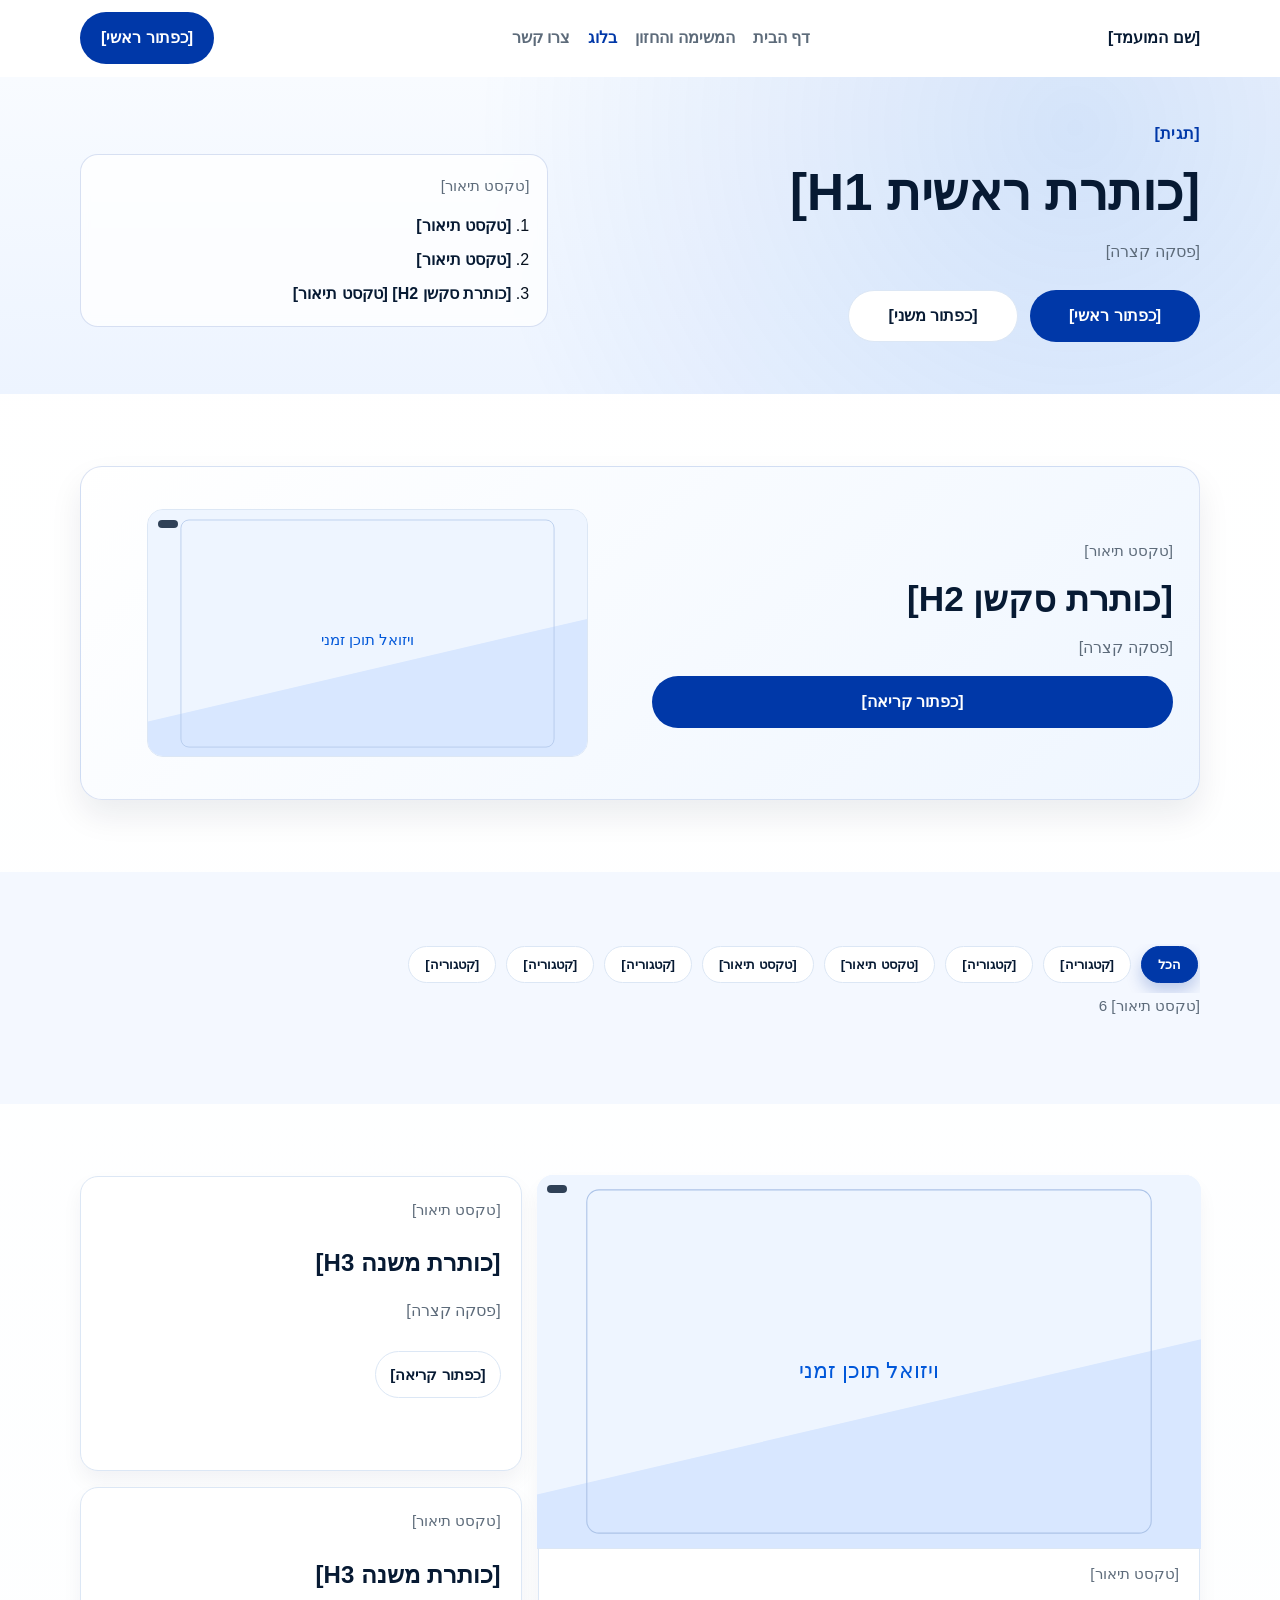
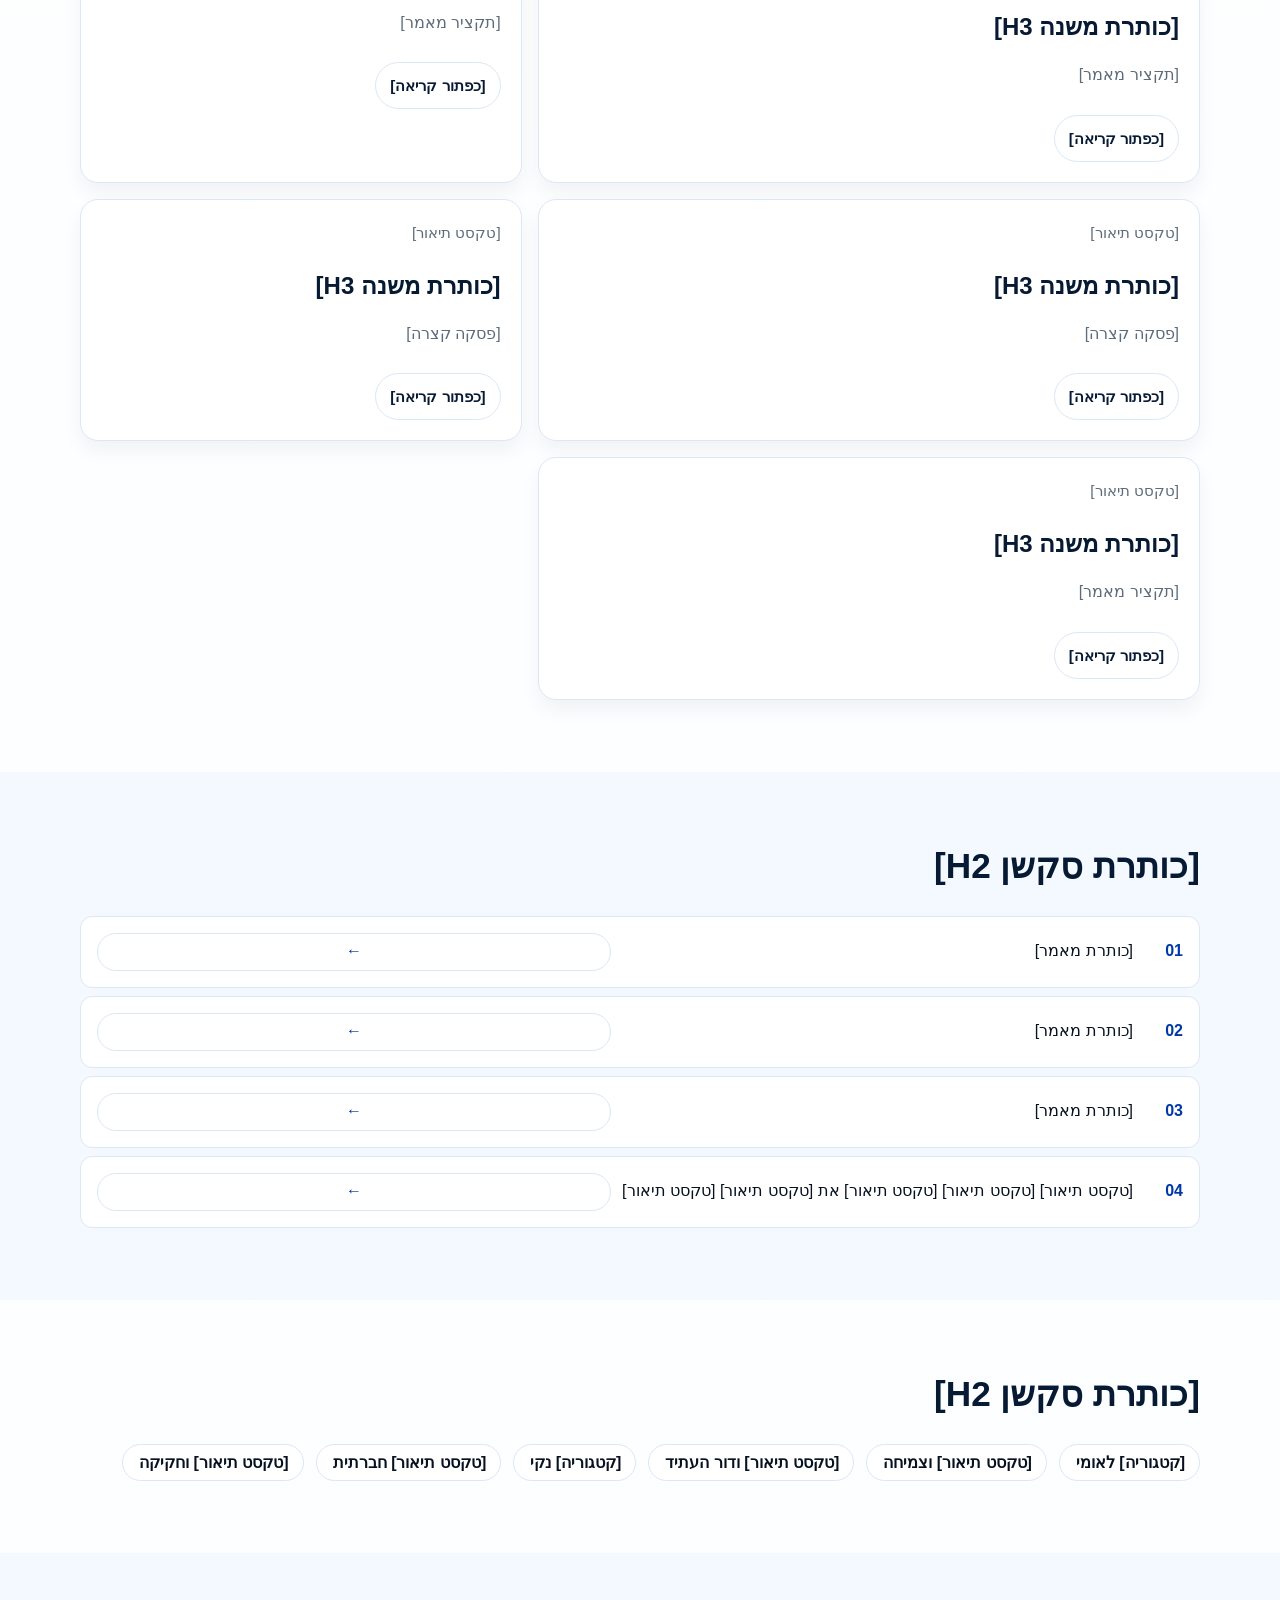
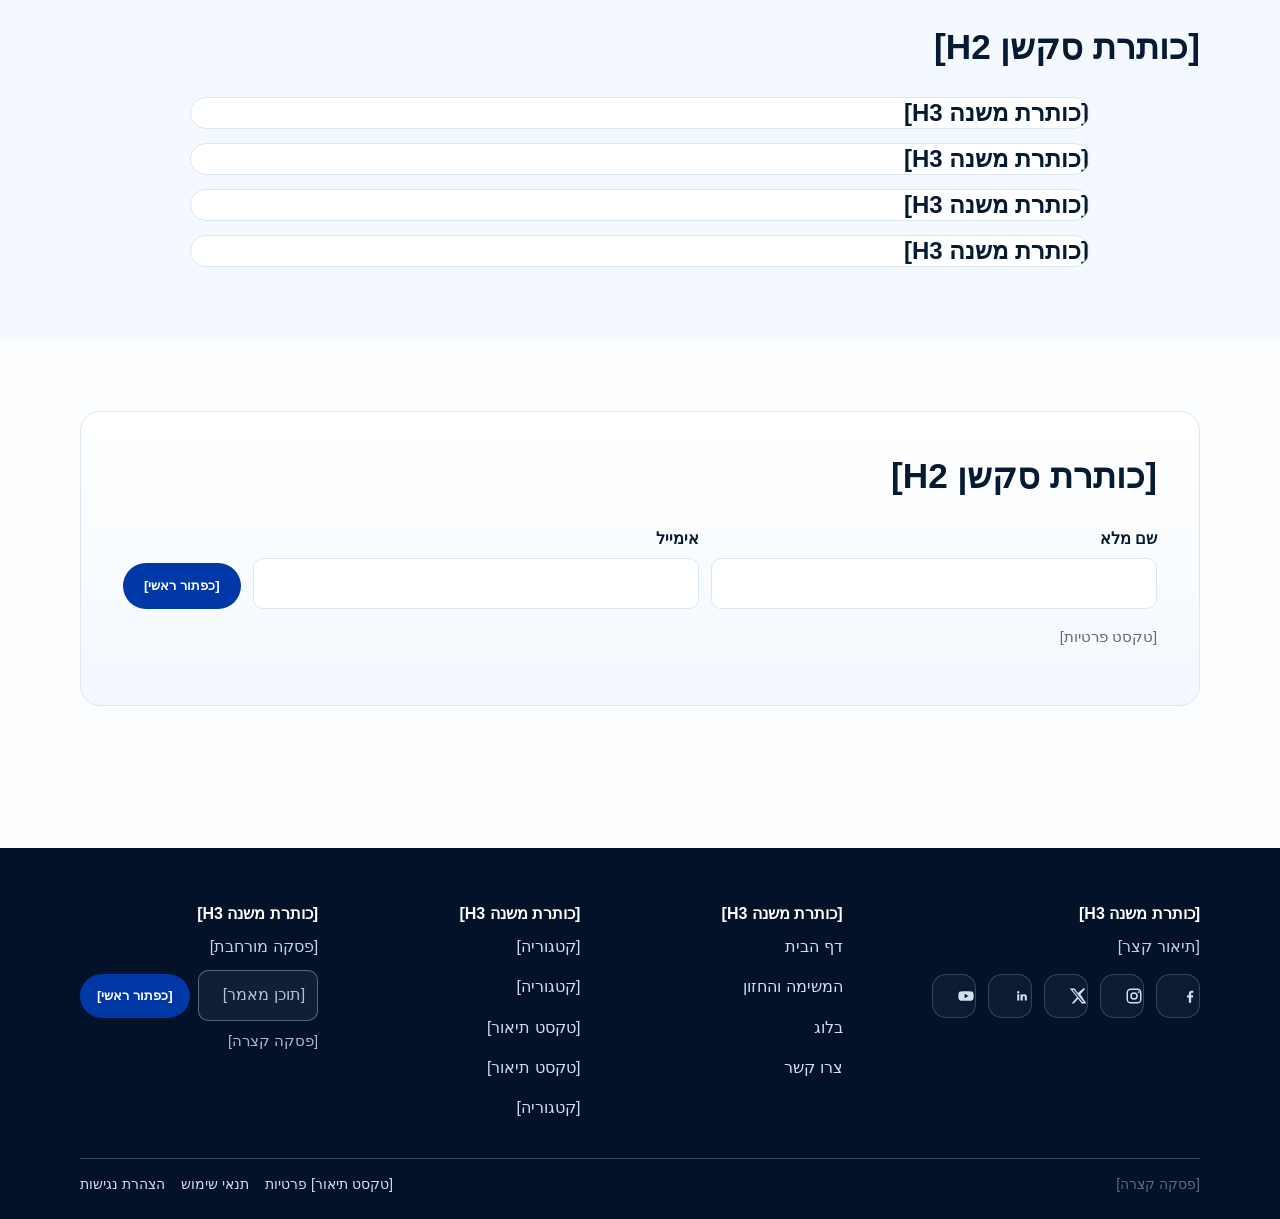
==== commit b2596858: "Remove all remaining sensitive content" ====
--- a/blog.html
+++ b/blog.html
@@ -124,7 +124,7 @@
               <a class="btn btn-secondary" href="mission-vision.html">[כפתור משני]</a>
             </div>
           </div>
-          <aside class="blog-hero-insight" aria-label="ניווט מהיר לתוכן מוביל">
+          <aside class="blog-hero-insight" aria-label="[טקסט תיאור]">
             <p class="meta">[טקסט תיאור]</p>
             <ol>
               <li><a href="#featured">[טקסט תיאור]</a></li>
@@ -160,7 +160,7 @@
             <button class="filter-btn" data-category="[טקסט תיאור]" aria-pressed="false">[טקסט תיאור]</button>
             <button class="filter-btn" data-category="[טקסט תיאור]" aria-pressed="false">[טקסט תיאור]</button>
             <button class="filter-btn" data-category="[קטגוריה]" aria-pressed="false">[קטגוריה]</button>
-            <button class="filter-btn" data-category="מהשטח" aria-pressed="false">מהשטח</button>
+            <button class="filter-btn" data-category="category-1" aria-pressed="false">[קטגוריה]</button>
             <button class="filter-btn" data-category="[קטגוריה]" aria-pressed="false">[קטגוריה]</button>
           </div>
           <p class="meta" data-article-count></p>
@@ -207,7 +207,7 @@
             <a class="btn btn-secondary btn-compact" href="articles/article-002.html">[כפתור קריאה]</a>
           </article>
 
-          <article class="article-card blog-card" data-category="מהשטח">
+          <article class="article-card blog-card" data-category="category-1">
             <p class="meta">[טקסט תיאור]</p>
             <h3>[כותרת משנה H3]</h3>
             <p>[תקציר מאמר]</p>
@@ -223,7 +223,7 @@
              <li><a href="articles/article-002.html"><strong>01</strong><span>[כותרת מאמר]</span><span class="ranked-cta" aria-hidden="true">←</span></a></li>
              <li><a href="articles/article-001.html"><strong>02</strong><span>[כותרת מאמר]</span><span class="ranked-cta" aria-hidden="true">←</span></a></li>
              <li><a href="articles/article-003.html"><strong>03</strong><span>[כותרת מאמר]</span><span class="ranked-cta" aria-hidden="true">←</span></a></li>
-             <li><a href="mission-vision.html"><strong>04</strong><span>עקרונות ה[קטגוריה] ה[טקסט תיאור]י שמובילים את סדר היום</span><span class="ranked-cta" aria-hidden="true">←</span></a></li>
+             <li><a href="mission-vision.html"><strong>04</strong><span>[טקסט תיאור] [טקסט תיאור] [טקסט תיאור] את [טקסט תיאור] [טקסט תיאור]</span><span class="ranked-cta" aria-hidden="true">←</span></a></li>
            </ol>
         </div>
       </section>
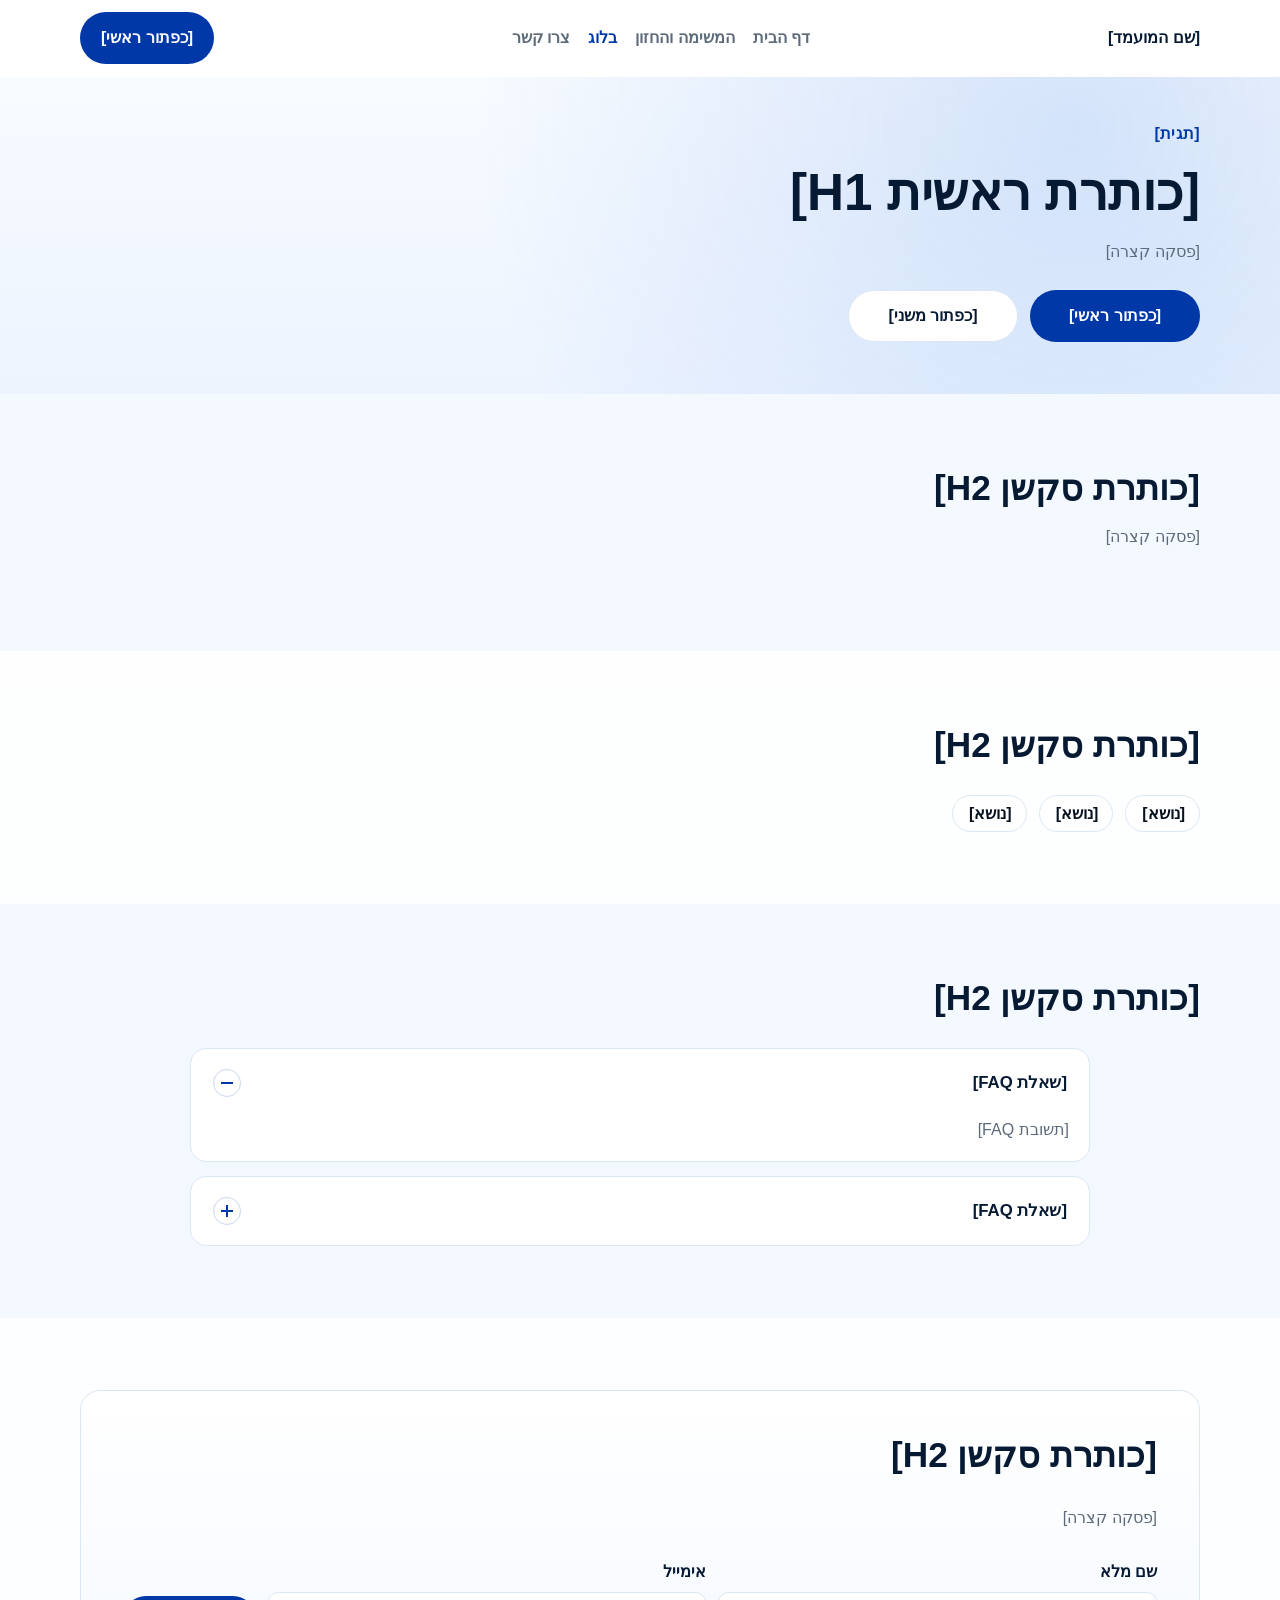
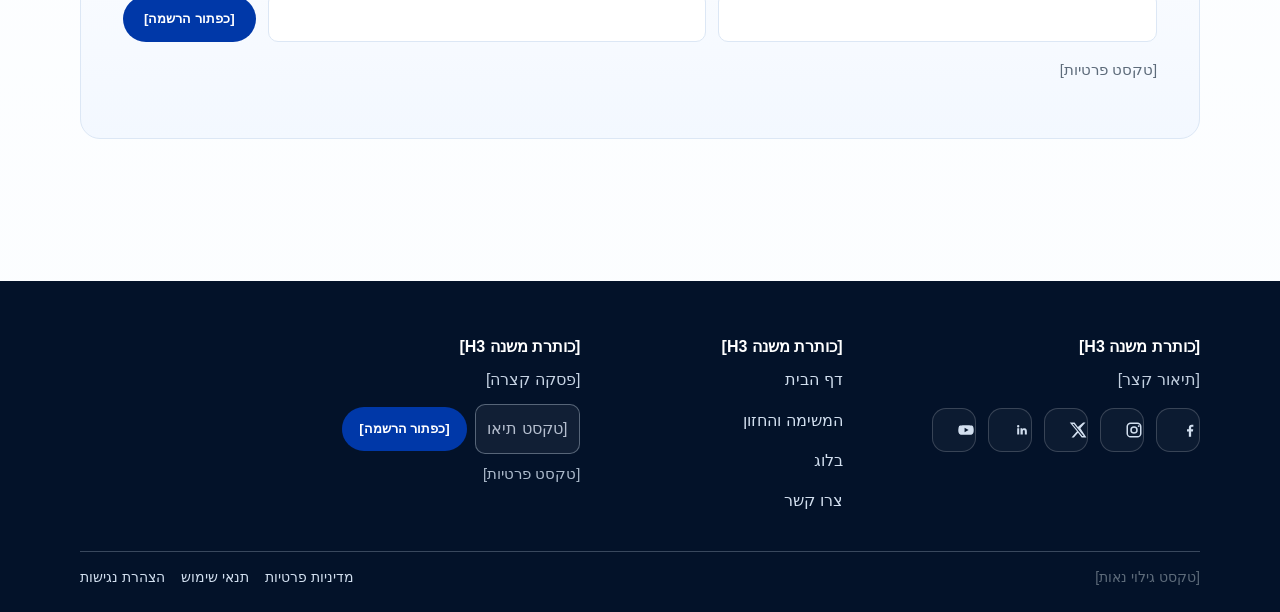
==== commit 813e8a29: "Remove article pages and article references" ====
--- a/blog.html
+++ b/blog.html
@@ -4,33 +4,25 @@
     <meta charset="UTF-8" />
     <meta name="viewport" content="width=device-width, initial-scale=1.0" />
     <title>[כותרת עמוד] | [שם המועמד]</title>
-    <meta
-      name="description"
-      content="[תיאור מטא]"
-    />
+    <meta name="description" content="[תיאור מטא]" />
     <link rel="canonical" href="https://candidate.co.il/blog/" />
     <meta property="og:title" content="[כותרת OG]" />
-    <meta
-      property="og:description"
-      content="[תיאור OG]"
-    />
+    <meta property="og:description" content="[תיאור OG]" />
     <meta property="og:image" content="https://candidate.co.il/assets/images/og-blog.jpg" />
     <meta property="og:type" content="website" />
     <meta property="og:url" content="https://candidate.co.il/blog/" />
     <meta name="twitter:card" content="summary_large_image" />
+    <meta name="twitter:title" content="[כותרת OG]" />
+    <meta name="twitter:description" content="[תיאור OG]" />
     <link rel="stylesheet" href="css/styles.css" />
     <script type="application/ld+json">
       {
         "@context": "https://schema.org",
         "@graph": [
           {
-            "@type": "Blog",
-            "name":"[כותרת עמוד]",
-            "url": "https://candidate.co.il/blog/"
-          },
-          {
             "@type": "CollectionPage",
-            "name":"[שם המועמד]",
+            "name": "[כותרת עמוד]",
+            "description": "[תיאור מטא]",
             "url": "https://candidate.co.il/blog/"
           },
           {
@@ -39,13 +31,13 @@
               {
                 "@type": "ListItem",
                 "position": 1,
-                "name":"[שם המועמד]",
+                "name": "דף הבית",
                 "item": "https://candidate.co.il/"
               },
               {
                 "@type": "ListItem",
                 "position": 2,
-                "name":"[שם המועמד]",
+                "name": "בלוג",
                 "item": "https://candidate.co.il/blog/"
               }
             ]
@@ -55,34 +47,18 @@
             "mainEntity": [
               {
                 "@type": "Question",
-                "name":"[שם המועמד]",
+                "name": "[שאלת FAQ]",
                 "acceptedAnswer": {
                   "@type": "Answer",
-                  "text":"[תשובת FAQ]"
+                  "text": "[תשובת FAQ]"
                 }
               },
               {
                 "@type": "Question",
-                "name":"[שם המועמד]",
+                "name": "[שאלת FAQ]",
                 "acceptedAnswer": {
                   "@type": "Answer",
-                  "text":"[תשובת FAQ]"
-                }
-              },
-              {
-                "@type": "Question",
-                "name":"[שם המועמד]",
-                "acceptedAnswer": {
-                  "@type": "Answer",
-                  "text":"[תשובת FAQ]"
-                }
-              },
-              {
-                "@type": "Question",
-                "name":"[שם המועמד]",
-                "acceptedAnswer": {
-                  "@type": "Answer",
-                  "text":"[תשובת FAQ]"
+                  "text": "[תשובת FAQ]"
                 }
               }
             ]
@@ -108,7 +84,7 @@
           <a class="active" href="blog.html">בלוג</a>
           <a href="contact.html">צרו קשר</a>
         </nav>
-        <a class="btn btn-primary desktop-only" href="#featured">[כפתור ראשי]</a>
+        <a class="btn btn-primary desktop-only" href="#future-content">[כפתור ראשי]</a>
       </div>
     </header>
 
@@ -120,111 +96,19 @@
             <h1>[כותרת ראשית H1]</h1>
             <p>[פסקה קצרה]</p>
             <div class="hero-actions">
-              <a class="btn btn-primary" href="#featured">[כפתור ראשי]</a>
-              <a class="btn btn-secondary" href="mission-vision.html">[כפתור משני]</a>
-            </div>
-          </div>
-          <aside class="blog-hero-insight" aria-label="[טקסט תיאור]">
-            <p class="meta">[טקסט תיאור]</p>
-            <ol>
-              <li><a href="#featured">[טקסט תיאור]</a></li>
-              <li><a href="#blog-grid">[טקסט תיאור]</a></li>
-              <li><a href="#faq">[כותרת סקשן H2] [טקסט תיאור]</a></li>
-            </ol>
-          </aside>
-        </div>
-      </section>
-
-      <section id="featured" class="section blog-featured">
+              <a class="btn btn-primary" href="#future-content">[כפתור ראשי]</a>
+              <a class="btn btn-secondary" href="contact.html">[כפתור משני]</a>
+            </div>
+          </div>
+        </div>
+      </section>
+
+      <section id="future-content" class="section section-soft">
         <div class="container">
-          <article class="featured-article">
-            <div class="featured-article-copy">
-              <p class="meta">[טקסט תיאור]</p>
-              <h2>[כותרת סקשן H2]</h2>
-              <p>[פסקה קצרה]</p>
-              <a class="btn btn-primary" href="articles/article-001.html">[כפתור קריאה]</a>
-            </div>
-            <figure class="media-frame media-lg temp-media">
-              <img src="assets/images/placeholder-editorial.svg" alt="[תמונה / ויזואל]" loading="lazy" width="1200" height="800" />
-            </figure>
-          </article>
-        </div>
-      </section>
-
-      <section class="section section-soft blog-filters">
-        <div class="container">
-          <div class="filters" aria-label="סינון קטגוריות">
-            <button class="filter-btn active" data-category="הכל" aria-pressed="true">הכל</button>
-            <button class="filter-btn" data-category="[קטגוריה]" aria-pressed="false">[קטגוריה]</button>
-            <button class="filter-btn" data-category="[קטגוריה]" aria-pressed="false">[קטגוריה]</button>
-            <button class="filter-btn" data-category="[טקסט תיאור]" aria-pressed="false">[טקסט תיאור]</button>
-            <button class="filter-btn" data-category="[טקסט תיאור]" aria-pressed="false">[טקסט תיאור]</button>
-            <button class="filter-btn" data-category="[קטגוריה]" aria-pressed="false">[קטגוריה]</button>
-            <button class="filter-btn" data-category="category-1" aria-pressed="false">[קטגוריה]</button>
-            <button class="filter-btn" data-category="[קטגוריה]" aria-pressed="false">[קטגוריה]</button>
-          </div>
-          <p class="meta" data-article-count></p>
-        </div>
-      </section>
-
-      <section class="section">
-        <div class="container article-grid" id="blog-grid">
-          <article class="article-card article-card-lg blog-card" data-category="[קטגוריה]">
-            <figure class="media-frame media-lg temp-media">
-              <img src="assets/images/placeholder-editorial.svg" alt="[תמונה / ויזואל]" loading="lazy" width="1200" height="800" />
-            </figure>
-            <p class="meta">[טקסט תיאור]</p>
-            <h3>[כותרת משנה H3]</h3>
-            <p>[תקציר מאמר]</p>
-            <a class="btn btn-secondary btn-compact" href="articles/article-001.html">[כפתור קריאה]</a>
-          </article>
-
-          <article class="article-card article-card-md blog-card" data-category="[קטגוריה]">
-            <p class="meta">[טקסט תיאור]</p>
-            <h3>[כותרת משנה H3]</h3>
+          <div class="section-head">
+            <h2>[כותרת סקשן H2]</h2>
             <p>[פסקה קצרה]</p>
-            <a class="btn btn-secondary btn-compact" href="articles/article-002.html">[כפתור קריאה]</a>
-          </article>
-
-          <article class="article-card article-card-md blog-card" data-category="[קטגוריה]">
-            <p class="meta">[טקסט תיאור]</p>
-            <h3>[כותרת משנה H3]</h3>
-            <p>[תקציר מאמר]</p>
-            <a class="btn btn-secondary btn-compact" href="articles/article-003.html">[כפתור קריאה]</a>
-          </article>
-
-          <article class="article-card blog-card" data-category="[טקסט תיאור]">
-            <p class="meta">[טקסט תיאור]</p>
-            <h3>[כותרת משנה H3]</h3>
-            <p>[פסקה קצרה]</p>
-            <a class="btn btn-secondary btn-compact" href="articles/article-001.html">[כפתור קריאה]</a>
-          </article>
-
-          <article class="article-card blog-card" data-category="[טקסט תיאור]">
-            <p class="meta">[טקסט תיאור]</p>
-            <h3>[כותרת משנה H3]</h3>
-            <p>[פסקה קצרה]</p>
-            <a class="btn btn-secondary btn-compact" href="articles/article-002.html">[כפתור קריאה]</a>
-          </article>
-
-          <article class="article-card blog-card" data-category="category-1">
-            <p class="meta">[טקסט תיאור]</p>
-            <h3>[כותרת משנה H3]</h3>
-            <p>[תקציר מאמר]</p>
-            <a class="btn btn-secondary btn-compact" href="articles/article-003.html">[כפתור קריאה]</a>
-          </article>
-        </div>
-      </section>
-
-      <section class="section section-soft">
-        <div class="container">
-          <div class="section-head"><h2>[כותרת סקשן H2]</h2></div>
-           <ol class="ranked-list ranked-list-compact">
-             <li><a href="articles/article-002.html"><strong>01</strong><span>[כותרת מאמר]</span><span class="ranked-cta" aria-hidden="true">←</span></a></li>
-             <li><a href="articles/article-001.html"><strong>02</strong><span>[כותרת מאמר]</span><span class="ranked-cta" aria-hidden="true">←</span></a></li>
-             <li><a href="articles/article-003.html"><strong>03</strong><span>[כותרת מאמר]</span><span class="ranked-cta" aria-hidden="true">←</span></a></li>
-             <li><a href="mission-vision.html"><strong>04</strong><span>[טקסט תיאור] [טקסט תיאור] [טקסט תיאור] את [טקסט תיאור] [טקסט תיאור]</span><span class="ranked-cta" aria-hidden="true">←</span></a></li>
-           </ol>
+          </div>
         </div>
       </section>
 
@@ -234,12 +118,9 @@
             <h2>[כותרת סקשן H2]</h2>
           </div>
           <div class="topic-strip">
-            <a class="topic-chip" href="blog.html#category-%D7%91%D7%99%D7%98%D7%97%D7%95%D7%9F"><span>[קטגוריה] לאומי</span></a>
-            <a class="topic-chip" href="blog.html#category-%D7%9B%D7%9C%D7%9B%D7%9C%D7%94"><span>[טקסט תיאור] וצמיחה</span></a>
-            <a class="topic-chip" href="blog.html#category-%D7%97%D7%99%D7%A0%D7%95%D7%9A"><span>[טקסט תיאור] ודור העתיד</span></a>
-            <a class="topic-chip" href="blog.html#category-%D7%A9%D7%99%D7%A8%D7%95%D7%AA%20%D7%A6%D7%99%D7%91%D7%95%D7%A8%D7%99"><span>[קטגוריה] נקי</span></a>
-            <a class="topic-chip" href="blog.html#category-%D7%97%D7%96%D7%95%D7%9F%20%D7%95%D7%9E%D7%93%D7%99%D7%A0%D7%99%D7%95%D7%AA"><span>[טקסט תיאור] חברתית</span></a>
-            <a class="topic-chip" href="blog.html#category-%D7%97%D7%96%D7%95%D7%9F%20%D7%95%D7%9E%D7%93%D7%99%D7%A0%D7%99%D7%95%D7%AA"><span>[טקסט תיאור] וחקיקה</span></a>
+            <span class="topic-chip">[נושא]</span>
+            <span class="topic-chip">[נושא]</span>
+            <span class="topic-chip">[נושא]</span>
           </div>
         </div>
       </section>
@@ -249,27 +130,25 @@
           <div class="section-head"><h2>[כותרת סקשן H2]</h2></div>
           <div class="faq-accordion" data-accordion="single">
             <div class="faq-item is-open">
-              <h3>[כותרת משנה H3]</h3>
+              <h3>
+                <button class="faq-trigger" id="faq-trigger-1" aria-expanded="true" aria-controls="faq-panel-1">
+                  <span>[שאלת FAQ]</span>
+                  <span class="faq-icon" aria-hidden="true"></span>
+                </button>
+              </h3>
               <div class="faq-answer" id="faq-panel-1" role="region" aria-labelledby="faq-trigger-1">
-                <p>[פסקה קצרה]</p>
+                <p>[תשובת FAQ]</p>
               </div>
             </div>
             <div class="faq-item">
-              <h3>[כותרת משנה H3]</h3>
+              <h3>
+                <button class="faq-trigger" id="faq-trigger-2" aria-expanded="false" aria-controls="faq-panel-2">
+                  <span>[שאלת FAQ]</span>
+                  <span class="faq-icon" aria-hidden="true"></span>
+                </button>
+              </h3>
               <div class="faq-answer" id="faq-panel-2" role="region" aria-labelledby="faq-trigger-2">
-                <p>[פסקה קצרה]</p>
-              </div>
-            </div>
-            <div class="faq-item">
-              <h3>[כותרת משנה H3]</h3>
-              <div class="faq-answer" id="faq-panel-3" role="region" aria-labelledby="faq-trigger-3">
-                <p>[פסקה קצרה]</p>
-              </div>
-            </div>
-            <div class="faq-item">
-              <h3>[כותרת משנה H3]</h3>
-              <div class="faq-answer" id="faq-panel-4" role="region" aria-labelledby="faq-trigger-4">
-                <p>[פסקה קצרה]</p>
+                <p>[תשובת FAQ]</p>
               </div>
             </div>
           </div>
@@ -279,6 +158,7 @@
       <section class="section">
         <div class="container cta-band newsletter-band blog-newsletter">
           <h2>[כותרת סקשן H2]</h2>
+          <p>[פסקה קצרה]</p>
           <form>
             <div class="form-grid">
               <div>
@@ -290,7 +170,7 @@
                 <input id="blog-email" type="email" required />
               </div>
             </div>
-            <button class="btn btn-primary" type="submit">[כפתור ראשי]</button>
+            <button class="btn btn-primary" type="submit">[כפתור הרשמה]</button>
             <p class="microcopy">[טקסט פרטיות]</p>
           </form>
         </div>
@@ -320,39 +200,28 @@
               <a href="contact.html">צרו קשר</a>
             </div>
           </div>
-          <div class="footer-column">
-            <h3 class="footer-title">[כותרת משנה H3]</h3>
-            <div class="footer-links">
-              <a href="blog.html#categories">[קטגוריה]</a>
-              <a href="blog.html#categories">[קטגוריה]</a>
-              <a href="blog.html#categories">[טקסט תיאור]</a>
-              <a href="blog.html#categories">[טקסט תיאור]</a>
-              <a href="blog.html#categories">[קטגוריה]</a>
-            </div>
-          </div>
           <div class="footer-column footer-newsletter">
             <h3 class="footer-title">[כותרת משנה H3]</h3>
-            <p>[פסקה מורחבת]</p>
+            <p>[פסקה קצרה]</p>
             <form class="footer-newsletter-form" action="#">
               <label class="sr-only" for="footer-email-blog">אימייל</label>
-              <input id="footer-email-blog" type="email" placeholder="[תוכן מאמר]" required />
-              <button class="btn btn-primary" type="submit">[כפתור ראשי]</button>
+              <input id="footer-email-blog" type="email" placeholder="[טקסט תיאור]" required />
+              <button class="btn btn-primary" type="submit">[כפתור הרשמה]</button>
             </form>
-            <p class="microcopy">[פסקה קצרה]</p>
+            <p class="microcopy">[טקסט פרטיות]</p>
           </div>
         </div>
         <div class="footer-bottom">
-          <p class="legal">[פסקה קצרה]</p>
+          <p class="legal">[טקסט גילוי נאות]</p>
           <div class="footer-legal-links">
-            <a href="privacy-policy.html">[טקסט תיאור] פרטיות</a>
+            <a href="privacy-policy.html">מדיניות פרטיות</a>
             <a href="terms.html">תנאי שימוש</a>
             <a href="accessibility.html">הצהרת נגישות</a>
           </div>
         </div>
       </div>
     </footer>
+
     <script src="js/main.js"></script>
-    <script src="js/articles-data.js"></script>
-    <script src="js/blog.js"></script>
   </body>
 </html>
